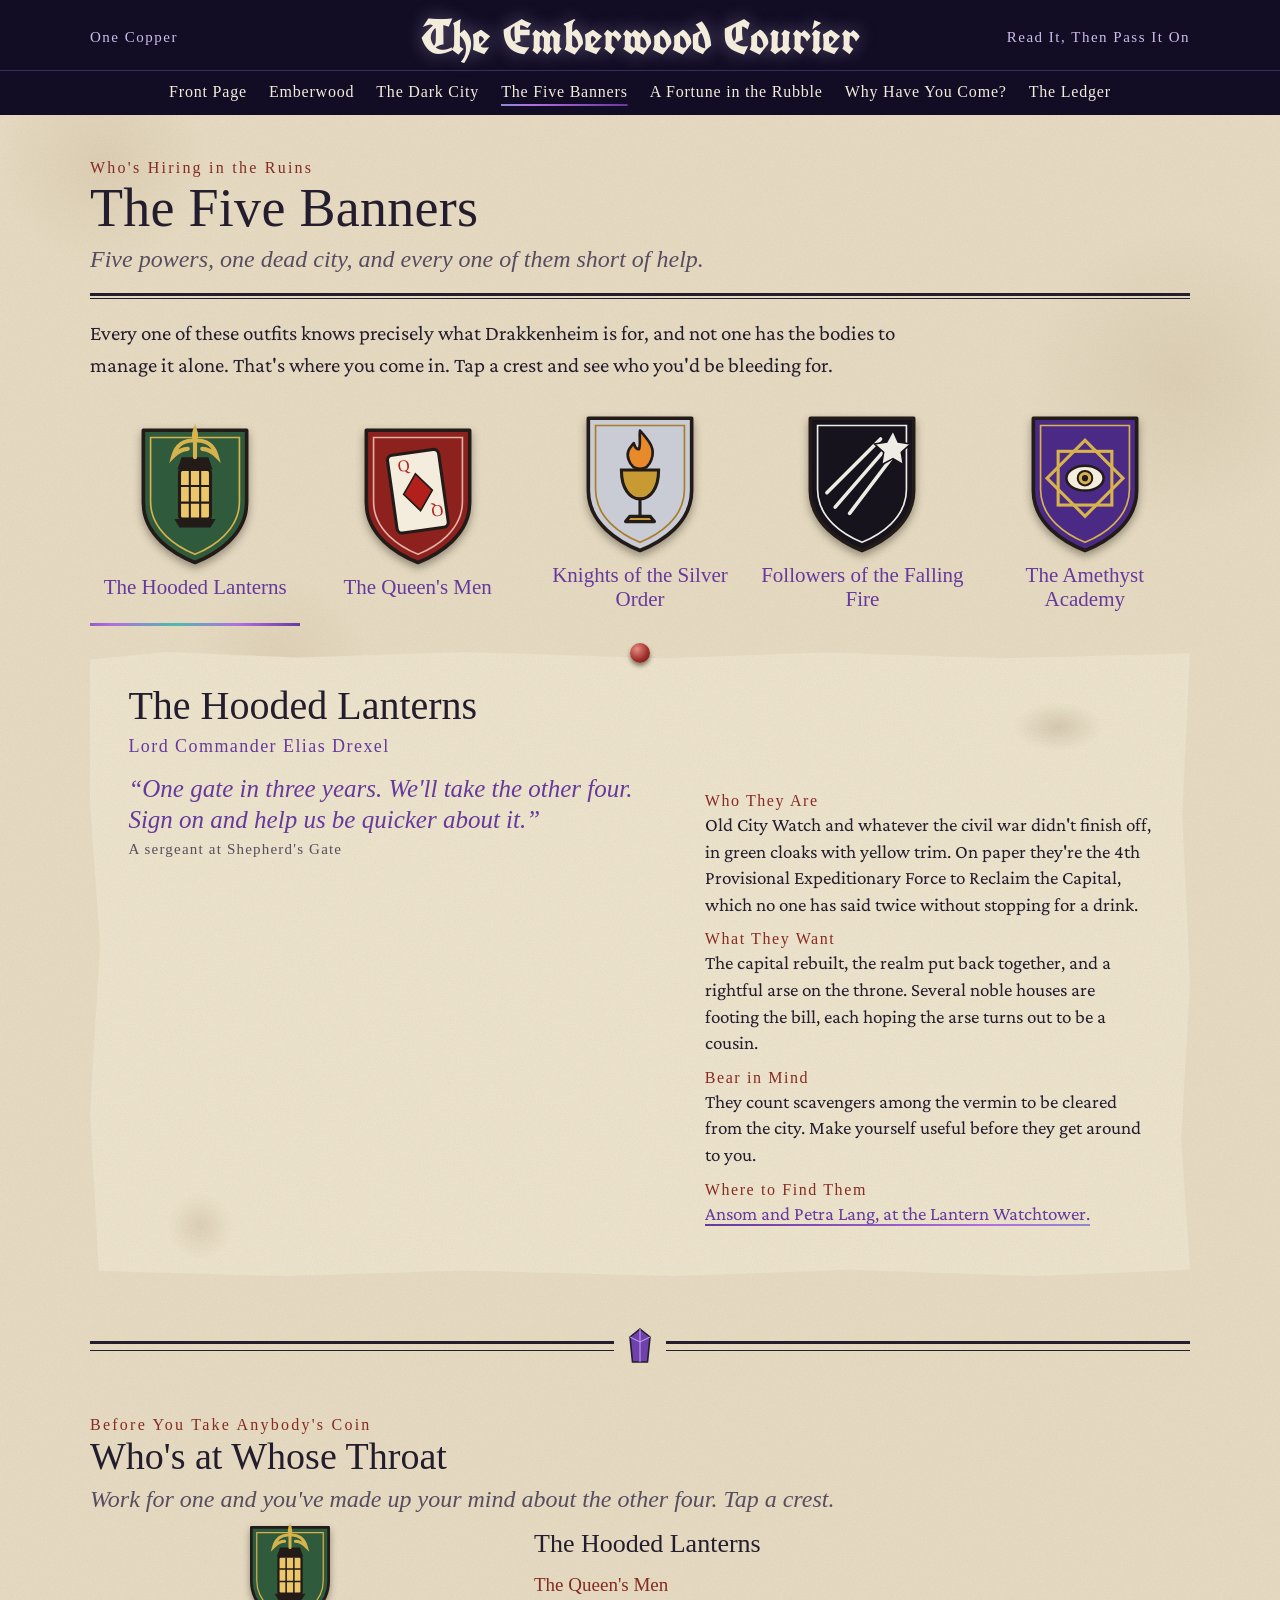
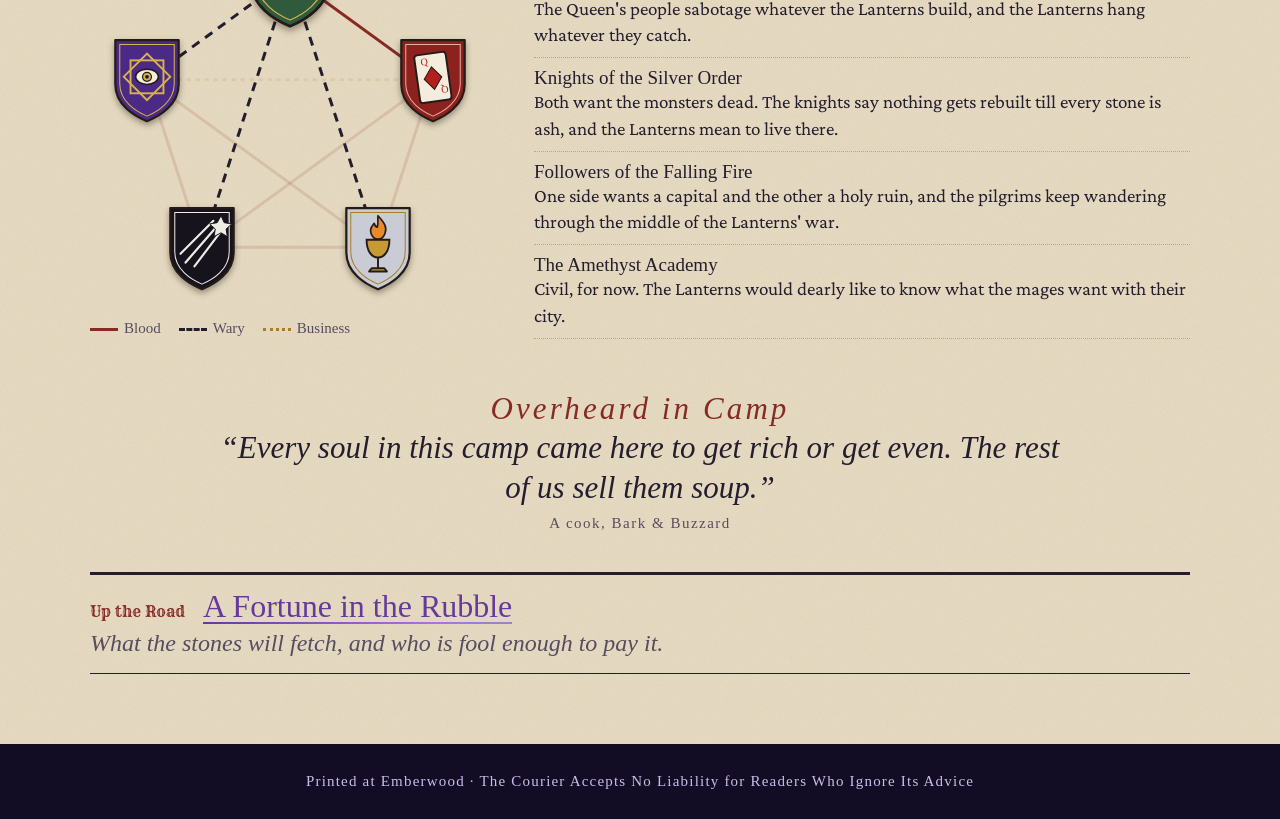
==== banners.html @ 3d6c8389 "Publish The Emberwood Courier Player-facing landing site for the Drakkenheim campaign.  Co-Authored-" ====
<!doctype html>
<html lang="en">
<head>
<meta charset="utf-8">
<meta name="viewport" content="width=device-width, initial-scale=1">
<meta name="robots" content="noindex, nofollow">
<title>The Five Banners · The Emberwood Courier</title>
<meta name="description" content="The five factions working the ruins of Drakkenheim.">
<link rel="preconnect" href="https://fonts.googleapis.com">
<link rel="preconnect" href="https://fonts.gstatic.com" crossorigin>
<link href="https://fonts.googleapis.com/css2?family=Crimson+Pro:ital,wght@0,400;0,600;1,400&family=IM+Fell+English:ital@0;1&family=IM+Fell+English+SC&family=Rye&family=UnifrakturCook:wght@700&display=swap" rel="stylesheet">
<link rel="stylesheet" href="assets/css/courier.css">
<link rel="stylesheet" href="assets/css/sections.css">
<link rel="stylesheet" href="assets/css/frontier.css">
</head>
<body data-page="banners" data-defer-lexicon>
<a class="skip" href="#main">Skip to the news</a>

<header class="masthead">
  <div class="wrap masthead__top">
    <div class="masthead__aside">One Copper</div>
    <a class="masthead__title" href="index.html">The Emberwood Courier</a>
    <div class="masthead__aside">Read It, Then Pass It On</div>
  </div>
  <nav class="nav" aria-label="Sections"><ul class="wrap nav__list" data-nav></ul></nav>
</header>

<main id="main" class="wrap page-body">
  <div class="page-head">
    <p class="kicker">Who's Hiring in the Ruins</p>
    <h1 class="section-title">The Five Banners</h1>
    <p class="deck">Five powers, one dead city, and every one of them short of help.</p>
  </div>
  <hr class="double-rule">
  <p class="lede">Every one of these outfits knows precisely what Drakkenheim is for, and not one has the bodies to manage it alone. That's where you come in. Tap a crest and see who you'd be bleeding for.</p>
  <div class="crests" data-crests></div>
  <div class="note-wrap dossier-wrap" style="--tilt:0deg"><div class="note dossier" data-dossier aria-live="polite"></div></div>

  <div class="gem-rule" data-gem></div>

  <section aria-labelledby="throats">
    <p class="kicker">Before You Take Anybody's Coin</p>
    <h2 id="throats" class="subtitle">Who's at Whose Throat</h2>
    <p class="deck">Work for one and you've made up your mind about the other four. Tap a crest.</p>
    <div class="web-layout">
      <div>
        <div class="web" data-web></div>
        <div class="web-legend"><span><i></i>Blood</span><span class="wary"><i></i>Wary</span><span class="trade"><i></i>Business</span></div>
      </div>
      <div class="grudges" data-grudges aria-live="polite"></div>
    </div>
  </section>
</main>


<footer class="foot">Printed at Emberwood · The Courier Accepts No Liability for Readers Who Ignore Its Advice</footer>

<script src="assets/js/site.js"></script>
<script src="assets/js/sections.js"></script>
</body>
</html>
---- assets/css/courier.css ----
/* The Emberwood Courier: shared styles */
:root {
  --paper: #e8ddc5;
  --paper-deep: #dccfb1;
  --paper-note: #efe6d0;
  --ink: #241d2e;
  --ink-soft: #574d60;
  --rule: #b7a886;
  --night: #120d24;
  --night-2: #241a44;
  --night-glow: #4f3380;
  --moon: #f4ecdb;
  --lilac: #cdbcea;
  --violet: #66399d;
  --oxblood: #862a23;
  --brass: #a97c28;
  --teal: #72d3c6;
  --cork: #553a29;
  --shimmer: linear-gradient(100deg, #66399d, #b06fe0, #4fb9ae, #b06fe0, #66399d);
  --blackletter: "UnifrakturCook", "Old English Text MT", serif;
  --fell: "IM Fell English", Georgia, serif;
  --fell-sc: "IM Fell English SC", "IM Fell English", Georgia, serif;
  --body: "Crimson Pro", Georgia, serif;
  --page: 1180px;
  --gutter: clamp(16px, 4vw, 40px);
  --noise: url("data:image/svg+xml,%3Csvg xmlns='http://www.w3.org/2000/svg' width='220' height='220'%3E%3Cfilter id='n'%3E%3CfeTurbulence type='fractalNoise' baseFrequency='.8' numOctaves='3'/%3E%3CfeColorMatrix values='0 0 0 0 .35 0 0 0 0 .27 0 0 0 0 .14 0 0 0 .13 0'/%3E%3C/filter%3E%3Crect width='220' height='220' filter='url(%23n)'/%3E%3C/svg%3E");
}

* { box-sizing: border-box; }
html { -webkit-text-size-adjust: 100%; }
body {
  margin: 0;
  background: var(--paper) var(--noise);
  color: var(--ink);
  font: 400 19px/1.55 var(--body);
  overflow-wrap: break-word;
}
img, svg { max-width: 100%; }
p { margin: 0 0 .9em; }
h1, h2, h3 { margin: 0; font-weight: 400; }
ol, ul { margin: 0; padding: 0; list-style: none; }

.wrap { max-width: var(--page); margin: 0 auto; padding: 0 var(--gutter); }

/* Interaction language: anything with the shimmer can be clicked */
a { color: inherit; }
.link {
  color: var(--violet);
  text-decoration: none;
  background: var(--shimmer) 0 100% / 300% 2px no-repeat;
  padding-bottom: 2px;
  transition: background-position .9s ease;
}
.link:hover { background-position: 100% 100%; }
:focus-visible { outline: 3px solid var(--violet); outline-offset: 3px; border-radius: 2px; }

.skip {
  position: absolute; left: -999px; top: 8px; z-index: 20;
  background: var(--moon); padding: 8px 14px;
}
.skip:focus { left: 8px; }

/* Masthead */
.masthead { background: var(--night); color: var(--moon); }
.masthead__top {
  display: grid; grid-template-columns: 1fr auto 1fr; align-items: center; gap: 16px;
  padding-block: 12px 8px;
}
.masthead__aside { font: 15px var(--fell-sc); letter-spacing: .1em; color: var(--lilac); }
.masthead__aside:last-child { text-align: right; }
.masthead__title {
  font: 700 clamp(30px, 5vw, 48px)/1.05 var(--blackletter);
  color: var(--moon); text-decoration: none; white-space: nowrap;
  text-shadow: 0 0 18px rgba(205, 188, 234, .4);
}
.nav { border-top: 1px solid #3b2d63; }
.nav__list {
  display: flex; flex-wrap: wrap; justify-content: center;
  gap: 2px 22px; padding-block: 7px 9px;
  font: 16px var(--fell-sc); letter-spacing: .05em;
}
.nav a { color: var(--moon); text-decoration: none; padding: 5px 0; display: inline-block;
  background: var(--shimmer) 0 100% / 300% 0 no-repeat; transition: background-size .2s, background-position .9s; }
.nav a:hover, .nav a[aria-current] { background-size: 300% 2px; background-position: 100% 100%; }
.nav span { color: #8d81ac; padding: 5px 0; display: inline-block; }

@media (max-width: 720px) {
  .masthead__top { grid-template-columns: 1fr; text-align: center; padding-block: 12px 4px; }
  .masthead__aside { display: none; }
  .masthead__title { white-space: normal; }
  .nav__list { flex-wrap: nowrap; justify-content: flex-start; overflow-x: auto; white-space: nowrap; scrollbar-width: none; }
  .nav__list::-webkit-scrollbar { display: none; }
}

/* Hero */
.hero {
  position: relative; overflow: hidden; color: var(--moon); text-align: center;
  background:
    radial-gradient(ellipse 60% 55% at 50% 72%, var(--night-glow) 0%, rgba(79, 51, 128, 0) 72%),
    linear-gradient(var(--night), var(--night-2) 88%);
}
.hero__motes { position: absolute; inset: 0; width: 100%; height: 100%; }
.hero__skyline { position: absolute; left: 0; right: 0; bottom: 0; width: 100%; height: clamp(140px, 21vw, 265px); display: block; }
.hero__tear { position: absolute; left: 0; right: 0; bottom: -1px; width: 100%; height: 34px; display: block; }
.hero__inner { position: relative; padding: clamp(40px, 5vw, 64px) var(--gutter) clamp(130px, 17vw, 215px); }
.kicker-light { font: 16px var(--fell-sc); letter-spacing: .2em; color: var(--teal); margin: 0 0 12px; }
.hero h1 {
  font: 700 clamp(52px, 8.6vw, 112px)/1 var(--blackletter);
  text-shadow: 0 2px 26px rgba(15, 8, 34, .9), 0 0 42px rgba(160, 120, 220, .45);
}
.hero__deck {
  font: italic clamp(21px, 2.6vw, 31px)/1.3 var(--fell);
  max-width: 24em; margin: 18px auto 0;
  text-shadow: 0 1px 12px rgba(15, 8, 34, .95);
}

/* Broadsheet furniture */
.kicker { font: 16px var(--fell-sc); letter-spacing: .14em; color: var(--oxblood); margin: 0 0 2px; }
.section-title { font: clamp(34px, 4.6vw, 54px)/1.08 var(--fell-sc); letter-spacing: .005em; }
.deck { font: italic clamp(20px, 2vw, 24px)/1.3 var(--fell); color: var(--ink-soft); margin: 6px 0 0; }
.double-rule { border: 0; border-top: 3px solid var(--ink); border-bottom: 1px solid var(--ink); height: 6px; margin: 0; }
.gem-rule { display: flex; align-items: center; gap: 14px; margin: clamp(30px, 5vw, 52px) 0; }
.gem-rule::before, .gem-rule::after { content: ""; flex: 1; height: 6px; border-top: 3px solid var(--ink); border-bottom: 1px solid var(--ink); }
.gem-rule svg { width: 24px; height: 36px; flex: none; }

/* Front page */
.front { padding-block: clamp(26px, 4vw, 46px) 0; }
.front__grid { display: grid; grid-template-columns: minmax(0, 1.65fr) minmax(0, 1fr); gap: clamp(26px, 4vw, 56px); align-items: start; }
.story__body { column-count: 2; column-gap: 34px; column-rule: 1px solid var(--rule); margin-top: 18px; }
.story__body p:first-child::first-letter {
  float: left; font: 700 92px/.74 var(--blackletter); color: var(--violet);
  padding: 8px 10px 0 0;
}
.pull { font: italic clamp(23px, 2.7vw, 30px)/1.25 var(--fell); color: var(--violet); text-align: center;
  border-block: 1px solid var(--violet); padding: 14px 8px; margin: 22px 0 0; }
.pull cite { display: block; font: 15px var(--fell-sc); letter-spacing: .1em; color: var(--ink-soft); margin-top: 7px; }

@media (max-width: 900px) {
  .front__grid { grid-template-columns: 1fr; }
}
@media (max-width: 620px) {
  .story__body { column-count: 1; }
}

/* Pinned notes */
.note {
  position: relative; background: var(--paper-note) var(--noise);
  padding: 30px 24px 26px;
  transform: rotate(var(--tilt, -.6deg));
  filter: drop-shadow(0 4px 6px rgba(36, 22, 10, .3));
  clip-path: polygon(0 1.2%, 7% 0, 19% .9%, 34% 0, 52% 1%, 67% .1%, 83% 1%, 100% .2%, 99.3% 26%, 100% 53%, 99.2% 78%, 100% 99%, 86% 100%, 69% 99%, 53% 100%, 34% 99.1%, 18% 100%, .8% 99.2%, 0 74%, .9% 47%, 0 24%);
}
.note-wrap { position: relative; }
.note-wrap::before {
  content: ""; position: absolute; z-index: 2; left: 50%; top: -9px; width: 20px; height: 20px; margin-left: -10px;
  border-radius: 50%;
  background: radial-gradient(circle at 35% 30%, #e78b83, #9d2f29 58%, #5f1612);
  box-shadow: 0 3px 4px rgba(30, 15, 5, .5);
}
.note h2, .note h3 { font: clamp(25px, 3vw, 31px)/1.12 var(--fell-sc); }

/* New here path */
.path__list { counter-reset: step; margin-top: 12px; }
.path__list li { counter-increment: step; position: relative; padding: 9px 0 9px 44px; border-bottom: 1px dotted var(--rule); }
.path__list li:last-child { border: 0; }
.path__list li::before {
  content: counter(step); position: absolute; left: 0; top: 9px; width: 31px; height: 31px;
  background: var(--ink); color: var(--moon); border-radius: 50%;
  font: 16px/31px var(--fell-sc); text-align: center;
}
.path__list li:last-child::before { background: var(--violet); }
.path__label { font: 19px/1.25 var(--fell-sc); }
.path__label--plain { color: var(--ink); }
.path__hint { display: block; font-size: 17px; line-height: 1.3; color: var(--ink-soft); }
.in-press { font: 13px var(--fell-sc); letter-spacing: .08em; color: var(--ink-soft); border: 1px solid var(--rule); padding: 0 6px; white-space: nowrap; }

/* Headlines */
.headlines { display: grid; grid-template-columns: repeat(3, minmax(0, 1fr)); margin-top: 18px; border-top: 1px solid var(--ink); }
.headline { padding: 16px 20px 18px 0; border-bottom: 1px solid var(--rule); }
.headline + .headline { padding-left: 20px; border-left: 1px solid var(--rule); }
.headline:nth-child(3n + 1) { padding-left: 0; border-left: 0; }
.headline__title { font: clamp(25px, 2.7vw, 31px)/1.12 var(--fell-sc); margin: 0 0 4px; }
.headline__title a {
  color: var(--violet); text-decoration: none;
  background: var(--shimmer) 0 100% / 300% 2px no-repeat; padding-bottom: 1px; transition: background-position .9s;
}
.headline__title a:hover { background-position: 100% 100%; }
.headline p { margin: 0; color: var(--ink-soft); line-height: 1.35; }
.headlines--small { grid-template-columns: repeat(2, minmax(0, 1fr)); }
.headlines--small .headline:nth-child(3n + 1) { padding-left: 20px; border-left: 1px solid var(--rule); }
.headlines--small .headline:nth-child(2n + 1) { padding-left: 0; border-left: 0; }
.subhead { font: 18px var(--fell-sc); letter-spacing: .1em; color: var(--ink-soft); margin: 26px 0 0; }

@media (max-width: 780px) {
  .headlines, .headlines--small { grid-template-columns: 1fr; }
  .headline, .headline + .headline, .headlines--small .headline:nth-child(3n + 1) { padding: 13px 0 15px; border-left: 0; }
}

/* Corkboard */
.board {
  background: var(--cork);
  background-image: radial-gradient(rgba(0, 0, 0, .2) 1px, transparent 1.3px), radial-gradient(rgba(255, 220, 170, .06) 1px, transparent 1.3px);
  background-size: 5px 5px, 7px 7px;
  box-shadow: inset 0 0 44px rgba(0, 0, 0, .55);
  padding: clamp(26px, 4vw, 42px) clamp(16px, 3vw, 34px);
  margin-top: 18px;
}
.board__grid { display: grid; grid-template-columns: minmax(0, 1.25fr) minmax(0, 1fr) minmax(0, 1fr); gap: clamp(18px, 2.4vw, 30px); align-items: start; }
.board__foot { color: #eadbc4; text-align: center; font-style: italic; margin: 24px 0 0; }
.board__foot .link { color: #e5d3ff; }
.tally { display: flex; gap: 12px; align-items: center; }
.tally svg { width: 38px; height: 46px; flex: none; }
.tally__sub { font: italic 18px/1.25 var(--fell); color: var(--ink-soft); margin: 2px 0 8px; }
.claim { padding: 8px 0; border-bottom: 1px dotted var(--rule); line-height: 1.32; font-size: 18px; }
.claim:last-child { border: 0; }
.claim b { font: 18px var(--fell-sc); }
.status { display: inline-block; font: 13px/1.5 var(--fell-sc); letter-spacing: .06em; padding: 0 6px; border: 1px solid var(--ink-soft); color: var(--ink-soft); white-space: nowrap; }
.status--open { border-color: var(--violet); color: var(--violet); }
.status--disputed { border-color: var(--oxblood); color: var(--oxblood); }
.note h3 + ul, .note h3 + p { margin-top: 8px; }
.note--ad { background: var(--night); color: var(--moon); text-align: center; }
.note--ad h3 { color: #fff; }
.note--ad .cover { font-size: 17.5px; line-height: 1.3; border-bottom: 1px dotted #5a4a86; padding: 7px 0; }
.note--ad .motto { font: 15px/1.35 var(--fell-sc); letter-spacing: .08em; color: var(--teal); margin: 12px 0 0; }

@media (max-width: 960px) {
  .board__grid { grid-template-columns: 1fr; gap: 26px; }
}

/* Footer */
.warning { border: 1px solid var(--ink-soft); padding: 13px 18px; font-size: 17px; line-height: 1.4; color: var(--ink-soft); margin-top: 8px; }
.warning strong { font: 17px var(--fell-sc); color: var(--ink); }
.foot { background: var(--night); color: var(--lilac); text-align: center; padding: 26px var(--gutter); margin-top: clamp(36px, 5vw, 60px); font: 15px/1.5 var(--fell-sc); letter-spacing: .08em; }

/* Emberwood page */
.page-head { padding-block: clamp(26px, 4vw, 44px) 18px; }
.map-layout { display: grid; grid-template-columns: minmax(0, 1fr) 300px; gap: clamp(20px, 3vw, 36px); align-items: start; }
.map-frame { position: relative; line-height: 0; filter: drop-shadow(0 4px 8px rgba(36, 22, 10, .35)); }
.map-art { width: 100%; height: auto; display: block; }
.map-overlay { position: absolute; inset: 0; width: 100%; height: 100%; }
.map-caption { font: italic 17px/1.3 var(--fell); color: var(--ink-soft); text-align: center; margin: 8px 0 0; }
.map-note-col { position: sticky; top: 16px; padding-top: 10px; }
.place-note__tag { font: 15px var(--fell-sc); letter-spacing: .1em; color: var(--oxblood); margin: 0 0 2px; }
.place-note p { margin: 9px 0 0; line-height: 1.42; }
.place-note__who { font-size: 17.5px; color: var(--ink-soft); border-top: 1px dotted var(--rule); padding-top: 8px; }
.place-note__who b { font: 16px var(--fell-sc); color: var(--ink); }
.pin { cursor: pointer; }
.pin__hit { fill: transparent; }
.pin__disc { fill: #ecdfbd; stroke: var(--ink); stroke-width: 1.8; transition: fill .2s; filter: drop-shadow(1px 2px 1.5px rgba(30, 20, 14, .55)); }
.pin__num { fill: var(--ink); font: 19px var(--fell); text-anchor: middle; pointer-events: none; transition: fill .2s; }
.pin:hover .pin__disc, .pin:focus-visible .pin__disc, .pin[aria-pressed="true"] .pin__disc { fill: url(#shim); }
.pin:hover .pin__num, .pin:focus-visible .pin__num, .pin[aria-pressed="true"] .pin__num { fill: #fbf5e7; }
.pin:focus { outline: none; }
.pin:focus-visible .pin__ring { stroke: var(--violet); stroke-width: 3; }
.pin__ring { fill: none; stroke: transparent; }
.map-title { font: 700 27px var(--blackletter); fill: #f1e8d6; pointer-events: none; }
.map-label { font: 16px var(--fell-sc); letter-spacing: .12em; fill: var(--ink); paint-order: stroke; stroke: rgba(226, 216, 190, .85); stroke-width: 4px; stroke-linejoin: round; pointer-events: none; }

.directory { display: grid; grid-template-columns: repeat(3, minmax(0, 1fr)); gap: 0 30px; margin-top: 12px; }
.directory button {
  all: unset; box-sizing: border-box; display: flex; gap: 11px; align-items: flex-start; width: 100%;
  padding: 10px 0; border-bottom: 1px dotted var(--rule); cursor: pointer; line-height: 1.25;
}
.directory button:focus-visible { outline: 3px solid var(--violet); outline-offset: 2px; }
.directory__num { flex: none; width: 30px; height: 30px; border-radius: 50%; background: var(--ink); color: var(--moon); text-align: center; font: 15px/30px var(--fell-sc); }
.directory__name { display: block; font: 20px/1.2 var(--fell-sc); color: var(--violet); }
.directory__line { display: block; font-size: 17px; color: var(--ink-soft); }
.directory button[aria-pressed="true"] .directory__num { background: var(--violet); }

.notices { columns: 3; column-gap: 20px; margin-top: 16px; }
.notice { break-inside: avoid; border: 1.5px solid var(--ink); padding: 15px 16px; margin: 0 0 18px; text-align: center; line-height: 1.34; font-size: 18px; }
.notice h3 { font: 23px/1.15 var(--fell-sc); margin-bottom: 6px; }
.notice small { display: block; font: 14px var(--fell-sc); letter-spacing: .08em; color: var(--ink-soft); margin-top: 7px; }
.notice--warn { border: 2.5px solid var(--oxblood); }
.notice--warn h3 { color: var(--oxblood); }
.notice--firm { background: var(--night); color: var(--moon); border-color: var(--night); box-shadow: inset 0 0 0 3px var(--night), inset 0 0 0 4px #5a4a86; }
.notice--firm h3 { color: #fff; }
.notice--firm small { color: var(--teal); }
.grumble { margin-top: 16px; border-left: 3px solid var(--oxblood); padding: 2px 0 2px 18px; max-width: 42em; }

@media (max-width: 960px) {
  .map-layout { grid-template-columns: 1fr; }
  .map-note-col { position: static; }
  .directory { grid-template-columns: repeat(2, minmax(0, 1fr)); }
  .notices { columns: 2; }
}
@media (max-width: 620px) {
  .directory { grid-template-columns: 1fr; }
  .notices { columns: 1; }
  .map-label { display: none; }
  .pin__disc { r: 23px; }
  .pin__num { font-size: 26px; }
}

@media (prefers-reduced-motion: reduce) {
  *, *::before, *::after { transition: none !important; animation: none !important; scroll-behavior: auto !important; }
}
---- assets/css/sections.css ----
/* Styles for the section pages. Builds on courier.css. */
.page-body { padding-bottom: 10px; }
.lede { font-size: 21px; max-width: 40em; margin-top: 18px; }
.subtitle { font: clamp(28px, 3.4vw, 38px)/1.1 var(--fell-sc); }

/* The Dark City */
.rules { counter-reset: rule; display: grid; grid-template-columns: repeat(5, minmax(0, 1fr)); gap: 0; margin-top: 16px; border-top: 1px solid var(--ink); }
.rule { counter-increment: rule; padding: 14px 18px 18px; border-left: 1px solid var(--rule); border-bottom: 1px solid var(--rule); line-height: 1.35; font-size: 18px; }
.rule:first-child { border-left: 0; padding-left: 0; }
.rule::before { content: counter(rule); display: block; font: 700 52px/1 var(--blackletter); color: var(--oxblood); }
.rule strong { display: block; font: 22px/1.15 var(--fell-sc); margin: 4px 0 6px; }
.dangers { display: grid; grid-template-columns: repeat(2, minmax(0, 1fr)); gap: 28px 30px; margin-top: 22px; }
.danger h3 { font: 26px/1.15 var(--fell-sc); color: var(--oxblood); margin-bottom: 5px; }
.danger p { margin: 0; }
.haze-band { background: linear-gradient(var(--night), var(--night-2)); color: var(--moon); text-align: center; padding: clamp(30px, 5vw, 56px) var(--gutter); margin-top: clamp(30px, 5vw, 50px); }
.haze-band p { font: italic clamp(24px, 3.2vw, 36px)/1.25 var(--fell); max-width: 26em; margin: 0 auto; }
.haze-band cite { display: block; font: 15px var(--fell-sc); letter-spacing: .1em; color: var(--teal); margin-top: 10px; }
@media (max-width: 1000px) {
  .rules { grid-template-columns: 1fr; }
  .rule, .rule:first-child { border-left: 0; padding: 12px 0 14px 66px; position: relative; }
  .rule::before { position: absolute; left: 4px; top: 8px; }
}
@media (max-width: 700px) { .dangers { grid-template-columns: 1fr; } }

/* The Five Banners */
.crests { display: grid; grid-template-columns: repeat(5, minmax(0, 1fr)); gap: 12px; margin-top: 20px; }
.crest { all: unset; box-sizing: border-box; cursor: pointer; text-align: center; padding: 8px 4px 12px; border-bottom: 3px solid transparent; }
.crest:focus-visible { outline: 3px solid var(--violet); outline-offset: 2px; }
.crest svg { width: min(100%, 124px); height: auto; display: block; margin: 0 auto 6px; filter: drop-shadow(0 4px 4px rgba(30, 20, 10, .4)); transition: transform .25s; }
.crest:hover svg { transform: translateY(-3px); }
.crest__name { display: block; font: 21px/1.15 var(--fell-sc); color: var(--violet); }
.crest[aria-pressed="true"] { border-image: var(--shimmer) 1; }
.dossier-wrap { margin-top: 26px; }
.dossier { display: grid; grid-template-columns: minmax(0, 1.2fr) minmax(0, 1fr); gap: 8px 40px; padding: 32px clamp(20px, 3vw, 40px) 30px; }
.dossier h2 { grid-column: 1 / -1; font: clamp(30px, 3.6vw, 40px)/1.1 var(--fell-sc); }
.dossier__leader { grid-column: 1 / -1; font: 18px var(--fell-sc); letter-spacing: .08em; color: var(--violet); margin: 0 0 8px; }
.dossier__quote { font: italic 25px/1.25 var(--fell); color: var(--violet); margin: 0; }
.dossier__quote cite { display: block; font: 15px var(--fell-sc); color: var(--ink-soft); letter-spacing: .08em; margin-top: 6px; }
.dossier dt { font: 16px var(--fell-sc); letter-spacing: .1em; color: var(--oxblood); margin-top: 12px; }
.dossier dt:first-child { margin-top: 0; }
.dossier dd { margin: 2px 0 0; line-height: 1.4; }
@media (max-width: 820px) {
  .crests { grid-template-columns: repeat(3, minmax(0, 1fr)); }
  .dossier { grid-template-columns: 1fr; }
  .dossier__quote { margin-bottom: 12px; }
}

/* A Fortune in the Rubble */
.plate-layout { display: grid; grid-template-columns: minmax(0, 1fr) 300px; gap: clamp(20px, 3vw, 36px); align-items: start; margin-top: 16px; }
.plate { border: 3px double var(--ink); background: var(--paper-deep) var(--noise); line-height: 0; overflow: hidden; }
.plate svg { width: 100%; height: auto; display: block; }
.plate__stone { transition: transform .55s cubic-bezier(.2, .8, .3, 1); transform-origin: 390px 270px; transform-box: view-box; }
.plate__stone path, .plate__stone polygon { vector-effect: non-scaling-stroke; }
.sizes { display: flex; flex-wrap: wrap; gap: 8px; margin-top: 12px; }
.size { all: unset; box-sizing: border-box; cursor: pointer; flex: 1 1 96px; text-align: center; padding: 8px 6px; border: 1.5px solid var(--ink); font: 19px var(--fell-sc); color: var(--violet); }
.size:focus-visible { outline: 3px solid var(--violet); outline-offset: 2px; }
.size[aria-pressed="true"] { background: var(--violet); color: #fbf5e7; }
.stone-note .value { font: 27px var(--fell-sc); color: var(--violet); margin: 4px 0 0; }
.stone-note .measure { font: italic 19px var(--fell); color: var(--ink-soft); margin: 2px 0 0; }
.buyers { display: grid; grid-template-columns: repeat(3, minmax(0, 1fr)); gap: 22px; margin-top: 16px; }
.buyer { border-top: 2px solid var(--ink); padding-top: 8px; line-height: 1.38; }
.buyer h3 { font: 23px/1.15 var(--fell-sc); margin-bottom: 3px; }
.begging li { padding: 6px 0; border-bottom: 1px dotted var(--rule); }
.fine-print { font: italic 18px/1.35 var(--fell); color: var(--ink-soft); margin: 10px 0 0; }
@media (max-width: 880px) {
  .plate-layout { grid-template-columns: 1fr; }
  .buyers { grid-template-columns: 1fr; }
}

/* Why Have You Come? */
.night { background: linear-gradient(var(--night), #1b1336); color: var(--moon); padding: clamp(34px, 5vw, 60px) 0 clamp(36px, 5vw, 60px); }
.night__head { text-align: center; }
.night__head h1 { font: 700 clamp(46px, 8vw, 96px)/1.02 var(--blackletter); }
.night__head p { font: italic clamp(20px, 2.2vw, 25px)/1.32 var(--fell); color: var(--lilac); max-width: 32em; margin: 12px auto 0; }
.night h2 { font: clamp(28px, 3.4vw, 38px)/1.1 var(--fell-sc); color: #fff; margin-top: 36px; }
.cards { display: grid; grid-template-columns: repeat(3, minmax(0, 1fr)); gap: 18px; margin-top: 14px; }
.flip { all: unset; box-sizing: border-box; display: block; cursor: pointer; perspective: 1400px; }
.flip:focus-visible { outline: 3px solid var(--teal); outline-offset: 3px; }
.flip__inner { display: grid; transition: transform .6s; transform-style: preserve-3d; height: 100%; }
.flip.is-turned .flip__inner { transform: rotateY(180deg); }
.flip__face { grid-area: 1 / 1; backface-visibility: hidden; -webkit-backface-visibility: hidden; padding: 20px 22px 24px; line-height: 1.4; }
.card-front { background: #2a1f4c; border: 1px solid #4d3b80; }
.card-back { background: var(--paper-note) var(--noise); color: var(--ink); transform: rotateY(180deg); }
.flip__title { display: block; font: 27px/1.12 var(--fell-sc); }
.card-front .flip__title { color: #fff; }
.flip__variation { display: block; margin-top: 10px; color: var(--lilac); font-size: 18px; }
.flip__variation b { font: 17px var(--fell-sc); color: var(--teal); }
.flip__hint { display: block; font: 14px var(--fell-sc); letter-spacing: .1em; color: var(--teal); margin-top: 12px; }
.card-back .flip__hint { color: var(--violet); }
.flip__ask { display: block; font: italic 23px/1.28 var(--fell); color: var(--violet); margin-top: 8px; }
.asks { margin-top: 12px; display: grid; grid-template-columns: repeat(2, minmax(0, 1fr)); gap: 0 34px; }
.asks li { padding: 13px 0; border-bottom: 1px solid #3d2f66; line-height: 1.38; }
.asks b { display: block; font: 21px var(--fell-sc); color: var(--teal); }
@media (max-width: 900px) { .cards { grid-template-columns: repeat(2, minmax(0, 1fr)); } }
@media (max-width: 640px) { .cards, .asks { grid-template-columns: 1fr; } }

/* The Ledger */
.ledger-grid { display: grid; grid-template-columns: repeat(2, minmax(0, 1fr)); gap: clamp(20px, 3vw, 30px); align-items: start; }
.ledger-empty { font-style: italic; color: var(--ink-soft); margin: 8px 0 0; }
.past-issue { border-top: 1px solid var(--rule); padding: 10px 0; }
.past-issue summary { cursor: pointer; font: 21px var(--fell-sc); color: var(--violet); }
@media (max-width: 800px) { .ledger-grid { grid-template-columns: 1fr; } }

/* The City That Was */
.timeline { margin-top: 18px; }
.years { display: flex; gap: 0; overflow-x: auto; padding: 14px 2px 10px; scrollbar-width: thin; position: relative; }
.year { all: unset; box-sizing: border-box; cursor: pointer; flex: 1 0 58px; text-align: center; position: relative; padding-top: 26px; font: 17px var(--fell-sc); color: var(--ink-soft); }
.year::before { content: ""; position: absolute; left: 0; right: 0; top: 10px; border-top: 2px solid var(--ink); }
.year::after { content: ""; position: absolute; left: 50%; top: 4px; width: 14px; height: 14px; margin-left: -7px; border-radius: 50%; background: var(--ink); }
.year:first-child::before { left: 50%; }
.year:last-child::before { right: 50%; }
.year:focus-visible { outline: 3px solid var(--violet); outline-offset: 2px; }
.year[aria-pressed="true"] { color: var(--violet); }
.year[aria-pressed="true"]::after { background: var(--shimmer); background-size: 100% 100%; box-shadow: 0 0 0 3px var(--paper), 0 0 0 5px var(--violet); }
.year-note { display: flex; gap: 20px; align-items: baseline; flex-wrap: wrap; padding: 26px clamp(20px, 3vw, 34px) 22px; }
.year-note__year { font: 700 46px/1 var(--blackletter); color: var(--oxblood); }
.year-note__body { flex: 1 1 280px; }
.year-note__body h3 { font: 26px/1.15 var(--fell-sc); }
.year-note__body p { margin: 4px 0 0; }
.year-nav { display: flex; justify-content: space-between; margin-top: 12px; font: 18px var(--fell-sc); }
.year-nav button { all: unset; cursor: pointer; color: var(--violet); padding: 4px 2px; }
.year-nav button:focus-visible { outline: 3px solid var(--violet); }
.year-nav button[disabled] { color: var(--rule); cursor: default; }
.posters { background: var(--cork); background-image: radial-gradient(rgba(0, 0, 0, .2) 1px, transparent 1.3px); background-size: 5px 5px; box-shadow: inset 0 0 44px rgba(0, 0, 0, .55); padding: clamp(24px, 3vw, 36px) clamp(12px, 2vw, 24px); display: grid; grid-template-columns: repeat(5, minmax(0, 1fr)); gap: 14px; margin-top: 16px; }
.poster-face { background: var(--paper-note) var(--noise); color: var(--ink); text-align: center; padding: 22px 12px 18px; line-height: 1.32; font-size: 17.5px; clip-path: polygon(0 1%, 8% 0, 22% 1%, 41% 0, 63% 1%, 84% 0, 100% 1%, 99% 30%, 100% 62%, 99% 99%, 80% 100%, 58% 99%, 38% 100%, 18% 99%, 1% 100%, 0 66%, 1% 34%); }
.poster-face h3 { font: 700 30px/1 var(--blackletter); color: var(--oxblood); }
.poster-face svg { display: block; width: 100%; max-width: 124px; margin: 8px auto; border: 1px solid #93866d; background: #d6c8a4; }
.poster__name { display: block; font: 20px/1.14 var(--fell-sc); }
.poster__age { display: block; font: 15px var(--fell-sc); letter-spacing: .06em; color: var(--violet); margin-top: 2px; }
.poster-back { transform: rotateY(180deg); }
.poster-back h3 { font: 20px/1.14 var(--fell-sc); color: var(--ink); margin-bottom: 6px; }
.poster-back small { display: block; font: 13px/1.3 var(--fell-sc); letter-spacing: .06em; color: var(--ink-soft); margin-top: 8px; }
.posters .flip { --tilt: 0deg; transform: rotate(var(--tilt)); }
.posters .flip__face { padding: 22px 12px 18px; }
@media (max-width: 1000px) { .posters { grid-template-columns: repeat(3, minmax(0, 1fr)); } }
@media (max-width: 560px) { .posters { grid-template-columns: repeat(2, minmax(0, 1fr)); } }
.sidebar-box { border: 3px double var(--ink); background: var(--paper-deep) var(--noise); padding: 16px 20px; margin-top: 18px; }
.sidebar-box h3 { font: 25px/1.15 var(--fell-sc); color: var(--oxblood); margin-bottom: 6px; }
.sidebar-box p:last-child { margin-bottom: 0; }

/* The Wider World */
.facts { counter-reset: fact; display: grid; grid-template-columns: repeat(4, minmax(0, 1fr)); gap: 20px; margin-top: 14px; }
.fact { border-top: 2px solid var(--ink); padding-top: 8px; line-height: 1.38; font-size: 18px; }
.fact strong { display: block; font: 22px/1.16 var(--fell-sc); margin-bottom: 3px; }
.world-grid { display: grid; grid-template-columns: repeat(3, minmax(0, 1fr)); gap: 24px 30px; margin-top: 14px; }
.world-grid h3 { font: 24px/1.15 var(--fell-sc); color: var(--oxblood); margin-bottom: 4px; }
.world-grid p { margin: 0; line-height: 1.42; }
@media (max-width: 900px) { .facts { grid-template-columns: repeat(2, minmax(0, 1fr)); } .world-grid { grid-template-columns: repeat(2, minmax(0, 1fr)); } }
@media (max-width: 600px) { .facts, .world-grid { grid-template-columns: 1fr; } }
---- assets/css/frontier.css ----
/* Frontier layer: wood type, handbills, wear, and the interactive extras. */
:root { --woodtype: "Rye", "IM Fell English SC", Georgia, serif; }

/* Paper that has been carried in a boot */
body {
  background-image:
    radial-gradient(circle 150px at 8% 18%, rgba(120, 84, 42, .09), transparent 70%),
    radial-gradient(circle 220px at 92% 42%, rgba(96, 66, 34, .08), transparent 70%),
    radial-gradient(circle 130px at 22% 74%, rgba(120, 84, 42, .08), transparent 70%),
    var(--noise);
  background-attachment: fixed, fixed, fixed, scroll;
}
.front { background-image: radial-gradient(circle 62px at 97% 148px, transparent 56px, rgba(92, 58, 28, .24) 58px, rgba(92, 58, 28, .1) 61px, transparent 64px); }
.note {
  background-image:
    radial-gradient(ellipse 62px 34px at 88% 12%, rgba(90, 62, 34, .16), transparent 72%),
    radial-gradient(circle 46px at 10% 92%, rgba(120, 84, 46, .14), transparent 72%),
    var(--noise);
}
.note--ad { background-image: none; }

/* Wood type on the things that were printed cheap and in a hurry */
.note--ad h3, .notice h3, .danger h3, .buyer h3, .sidebar-box h3 { font-family: var(--woodtype); letter-spacing: .01em; }
.danger h3 { font-size: 23px; }
.buyer h3 { font-size: 20px; }
.note--ad h3 { font-size: 23px; line-height: 1.2; }

/* Handbills */
.notices { columns: 3; column-gap: 26px; }
.notice {
  position: relative; border: 0; padding: 24px 18px 18px; margin: 0 0 24px;
  background: #e9dcbd var(--noise);
  box-shadow: 1px 3px 7px rgba(40, 24, 10, .34);
  transform: rotate(var(--bill, -.6deg));
}
.notice::before {
  content: ""; position: absolute; left: 50%; top: 7px; width: 9px; height: 9px; margin-left: -4px;
  border-radius: 50%; background: radial-gradient(circle at 35% 30%, #a79b8c, #3a332c 70%);
  box-shadow: 0 2px 2px rgba(0, 0, 0, .5);
}
.notice:nth-child(3n + 1) { --bill: .8deg; background-color: #e3d5b1; }
.notice:nth-child(3n + 2) { --bill: -1.1deg; background-color: #eee3c9; }
.notice:nth-child(3n) { --bill: .4deg; background-color: #ddcda6; }
.notice:nth-child(4n + 1) h3 { font-family: var(--blackletter); font-size: 29px; }
.notice:nth-child(4n + 3) h3 { font-family: var(--fell-sc); font-size: 25px; }
.notice h3 { font-size: 24px; line-height: 1.12; border-bottom: 2px solid var(--ink); padding-bottom: 6px; margin-bottom: 8px; }
.notice--warn { border: 0; background-image: radial-gradient(ellipse 34px 44px at 86% 82%, rgba(122, 22, 18, .3), rgba(122, 22, 18, .1) 60%, transparent 74%), var(--noise); }
.notice--warn h3 { border-color: var(--oxblood); }
.notices .notice.notice--firm { background: var(--night); color: var(--moon); box-shadow: 1px 3px 7px rgba(40, 24, 10, .4); }
.notice--firm h3 { border-color: #5a4a86; font-family: var(--woodtype) !important; font-size: 23px !important; }
@media (max-width: 960px) { .notices { columns: 2; } }
@media (max-width: 620px) { .notices { columns: 1; } }

/* Emberwood street */
.street { position: relative; line-height: 0; background: #1a1330; }
.street canvas { width: 100%; height: clamp(130px, 22vw, 300px); object-fit: cover; object-position: 44% bottom; display: block; }

/* Map controls */
.map-controls { display: flex; flex-wrap: wrap; gap: 10px; align-items: center; margin: 2px 0 12px; }
.map-controls .deck { margin: 0 auto 0 0; }
.ctl {
  all: unset; box-sizing: border-box; cursor: pointer; padding: 6px 14px; font: 17px var(--fell-sc); letter-spacing: .03em;
  border: 1.5px solid var(--ink); color: var(--violet); background: var(--paper-note);
}
.ctl:hover { background: var(--paper-deep); }
.ctl:focus-visible { outline: 3px solid var(--violet); outline-offset: 2px; }
.ctl[aria-pressed="true"] { background: var(--night); color: var(--moon); border-color: var(--night); }
.map-night { position: absolute; left: 0; top: 0; width: 100%; height: auto; opacity: 0; transition: opacity .7s; pointer-events: none; }
.map-frame.is-night .map-night { opacity: 1; }
.map-frame.is-night .map-label { fill: #e8dfca; stroke: rgba(20, 16, 40, .8); }
.place-note__night { font-style: italic; color: var(--night-glow); border-top: 1px dotted var(--rule); padding-top: 8px; }
.place-note__night b { font: normal 16px var(--fell-sc); color: var(--ink); }
.tour-voice { font: italic 21px/1.34 var(--fell); }
.tour-nav { display: flex; flex-wrap: wrap; gap: 8px; margin-top: 12px; }
.tour-nav .ctl { flex: 1 1 auto; text-align: center; }
.tour-nav .ctl[disabled] { opacity: .4; cursor: default; }

/* Overheard */
.overheard { text-align: center; margin-top: clamp(30px, 5vw, 50px); }
.overheard p { font: italic clamp(22px, 2.8vw, 31px)/1.28 var(--fell); max-width: 28em; margin: 0 auto; }
.overheard cite { display: block; font: normal 15px var(--fell-sc); letter-spacing: .1em; color: var(--ink-soft); margin-top: 7px; }
.overheard__tag { font: 14px var(--woodtype); letter-spacing: .1em; color: var(--oxblood); margin: 0 0 8px; }

/* Up the road */
.road-next { border-top: 3px solid var(--ink); border-bottom: 1px solid var(--ink); padding: 14px 0; margin-top: clamp(26px, 4vw, 40px); display: flex; flex-wrap: wrap; gap: 4px 18px; align-items: baseline; }
.road-next__tag { font: 15px var(--woodtype); color: var(--oxblood); }
.road-next a { font: clamp(24px, 3vw, 32px)/1.1 var(--fell-sc); color: var(--violet); text-decoration: none; background: var(--shimmer) 0 100% / 300% 2px no-repeat; transition: background-position .9s; }
.road-next a:hover { background-position: 100% 100%; }
.road-next span.deck { flex-basis: 100%; margin: 0; }

/* Read stamps */
.path__stamp { display: inline-block; font: 12px/1.5 var(--woodtype); color: var(--oxblood); border: 1.5px solid var(--oxblood); padding: 0 5px; transform: rotate(-5deg); margin-left: 6px; }
.path__tally { font: italic 18px var(--fell); color: var(--ink-soft); margin: 10px 0 0; }

/* Lexicon */
.term { all: unset; cursor: help; color: inherit; background: linear-gradient(90deg, #66399d 50%, transparent 50%) 0 100% / 5px 1.5px repeat-x; padding-bottom: 1px; }
.term:focus-visible { outline: 2px solid var(--violet); outline-offset: 2px; }
.night .term { background-image: linear-gradient(90deg, #72d3c6 50%, transparent 50%); }
.lex { position: fixed; z-index: 30; width: min(300px, calc(100vw - 24px)); background: var(--night); color: var(--moon); padding: 12px 15px; font-size: 17.5px; line-height: 1.34; box-shadow: 0 8px 22px rgba(16, 8, 30, .5); }
.lex b { display: block; font: 15px var(--woodtype); color: var(--teal); margin-bottom: 3px; }

/* Faction grudges */
.web-layout { display: grid; grid-template-columns: minmax(0, 400px) minmax(0, 1fr); gap: clamp(20px, 4vw, 44px); align-items: center; margin-top: 14px; }
.web { position: relative; width: 100%; aspect-ratio: 400 / 380; }
.web svg.web__lines { position: absolute; inset: 0; width: 100%; height: 100%; }
.web__line { fill: none; stroke-width: 3; transition: opacity .25s; }
.web__line--war { stroke: var(--oxblood); }
.web__line--wary { stroke: var(--ink); stroke-dasharray: 9 7; }
.web__line--trade { stroke: var(--brass); stroke-dasharray: 2 7; stroke-linecap: round; }
.web__node { all: unset; position: absolute; width: 19%; transform: translate(-50%, -50%); cursor: pointer; line-height: 0; transition: transform .2s; }
.web__node svg { width: 100%; height: auto; filter: drop-shadow(0 3px 3px rgba(30, 20, 10, .4)); }
.web__node:focus-visible { outline: 3px solid var(--violet); outline-offset: 2px; }
.web__node[aria-pressed="true"] { transform: translate(-50%, -50%) scale(1.22); }
.web-legend { display: flex; flex-wrap: wrap; gap: 4px 18px; font: 15px var(--fell-sc); color: var(--ink-soft); margin: 10px 0 0; }
.web-legend i { display: inline-block; width: 28px; height: 0; border-top: 3px solid var(--oxblood); margin-right: 6px; vertical-align: middle; }
.web-legend .wary i { border-top: 3px dashed var(--ink); }
.web-legend .trade i { border-top: 3px dotted var(--brass); }
.grudges h3 { font: 26px/1.15 var(--fell-sc); margin-bottom: 6px; }
.grudges li { padding: 9px 0; border-bottom: 1px dotted var(--rule); line-height: 1.38; }
.grudges b { display: block; font: 19px var(--fell-sc); color: var(--oxblood); }
.grudges li.trade b { color: var(--brass); }
.grudges li.wary b { color: var(--ink); }
@media (max-width: 760px) { .web-layout { grid-template-columns: 1fr; } .web { max-width: 400px; margin: 0 auto; } }

/* Write it down */
.entry { background: var(--paper-note) var(--noise); color: var(--ink); padding: clamp(20px, 3vw, 34px); margin-top: 14px; }
.entry label { display: block; font: 19px var(--fell-sc); margin: 14px 0 4px; }
.entry label:first-child { margin-top: 0; }
.entry input, .entry select, .entry textarea { width: 100%; box-sizing: border-box; font: 19px/1.35 var(--body); color: var(--ink); background: #f6efdf; border: 1.5px solid #8d7f65; padding: 7px 10px; }
.entry textarea { min-height: 62px; resize: vertical; }
.entry input:focus, .entry select:focus, .entry textarea:focus { outline: 2px solid var(--violet); border-color: var(--violet); }
.entry__row { display: grid; grid-template-columns: repeat(2, minmax(0, 1fr)); gap: 0 20px; }
.entry__actions { display: flex; flex-wrap: wrap; gap: 10px; align-items: center; margin-top: 16px; }
.entry__status { font: italic 18px var(--fell); color: var(--violet); }
.entry__note { font-style: italic; color: var(--ink-soft); font-size: 17px; margin: 8px 0 0; }
@media (max-width: 640px) { .entry__row { grid-template-columns: 1fr; } }
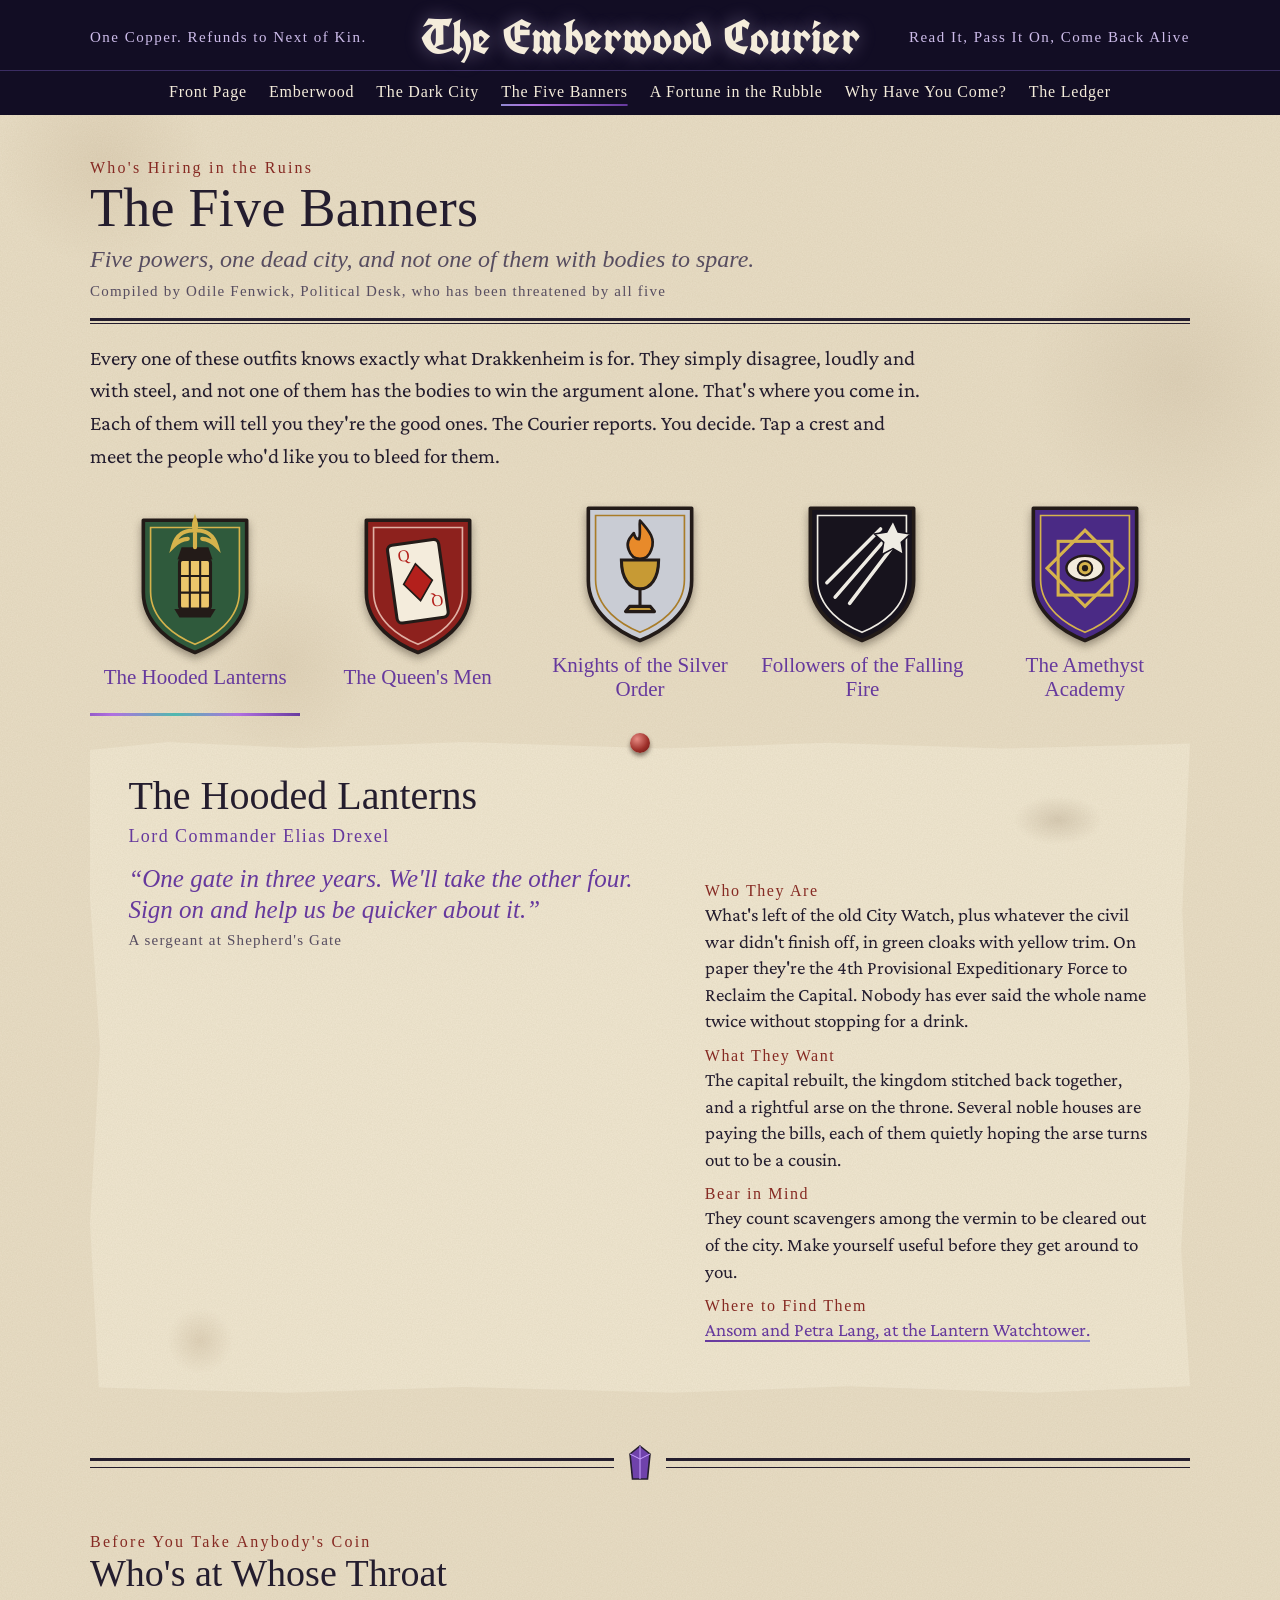
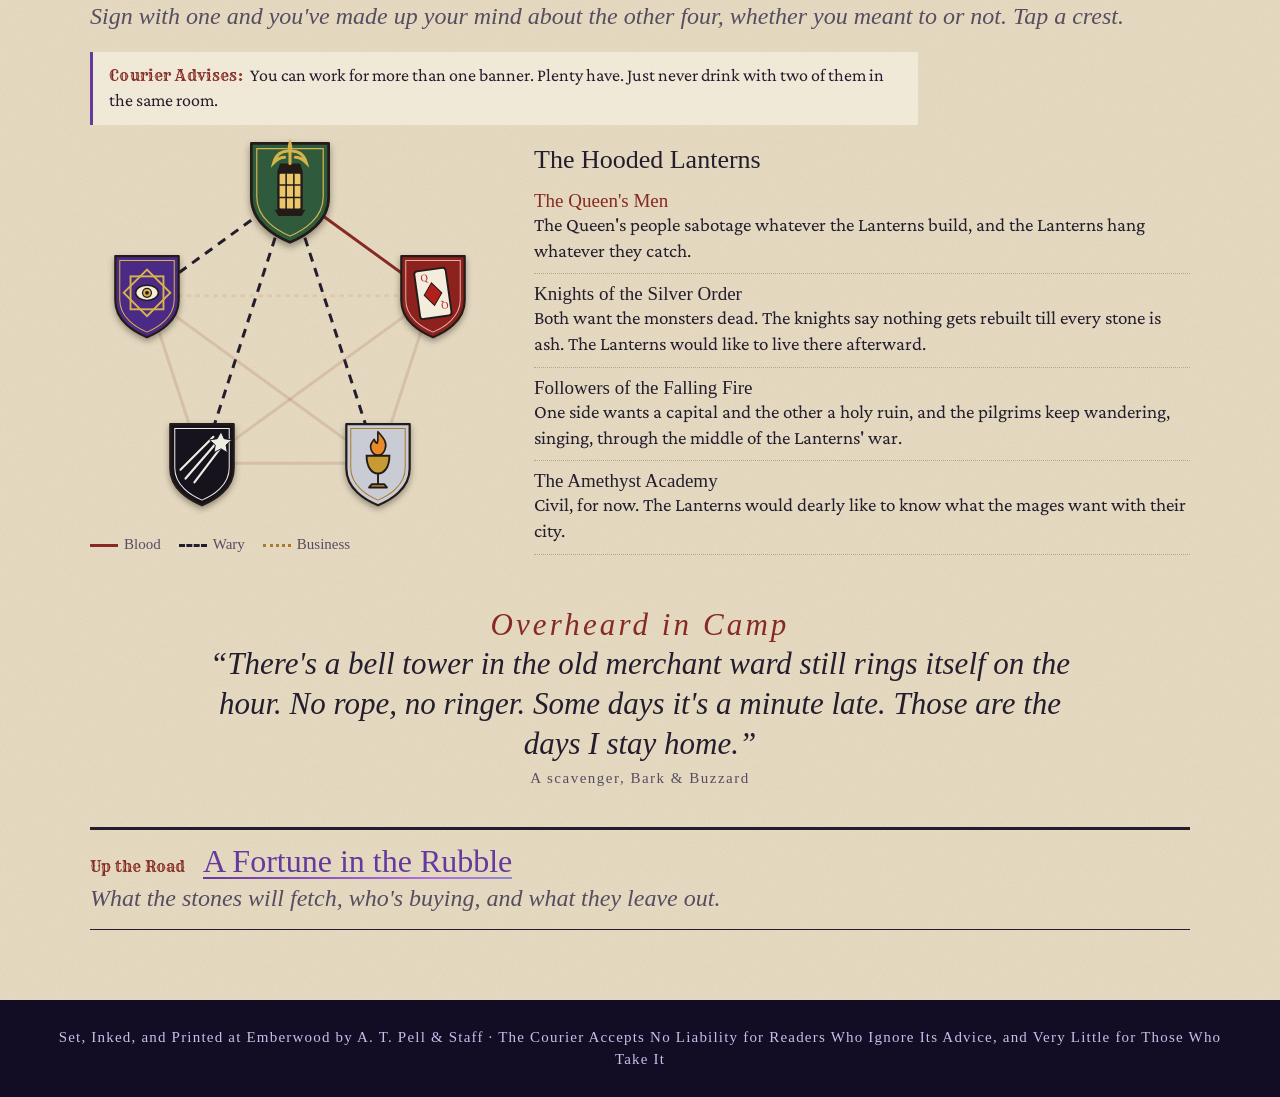
==== commit a37bc8b1: "Apply the DM's voice pass across the site Rewrites copy page by page in the staff voices from the vo" ====
--- a/banners.html
+++ b/banners.html
@@ -18,9 +18,9 @@
 
 <header class="masthead">
   <div class="wrap masthead__top">
-    <div class="masthead__aside">One Copper</div>
+    <div class="masthead__aside">One Copper. Refunds to Next of Kin.</div>
     <a class="masthead__title" href="index.html">The Emberwood Courier</a>
-    <div class="masthead__aside">Read It, Then Pass It On</div>
+    <div class="masthead__aside">Read It, Pass It On, Come Back Alive</div>
   </div>
   <nav class="nav" aria-label="Sections"><ul class="wrap nav__list" data-nav></ul></nav>
 </header>
@@ -29,10 +29,11 @@
   <div class="page-head">
     <p class="kicker">Who's Hiring in the Ruins</p>
     <h1 class="section-title">The Five Banners</h1>
-    <p class="deck">Five powers, one dead city, and every one of them short of help.</p>
+    <p class="deck">Five powers, one dead city, and not one of them with bodies to spare.</p>
+    <p class="byline">Compiled by Odile Fenwick, Political Desk, who has been threatened by all five</p>
   </div>
   <hr class="double-rule">
-  <p class="lede">Every one of these outfits knows precisely what Drakkenheim is for, and not one has the bodies to manage it alone. That's where you come in. Tap a crest and see who you'd be bleeding for.</p>
+  <p class="lede">Every one of these outfits knows exactly what Drakkenheim is for. They simply disagree, loudly and with steel, and not one of them has the bodies to win the argument alone. That's where you come in. Each of them will tell you they're the good ones. The Courier reports. You decide. Tap a crest and meet the people who'd like you to bleed for them.</p>
   <div class="crests" data-crests></div>
   <div class="note-wrap dossier-wrap" style="--tilt:0deg"><div class="note dossier" data-dossier aria-live="polite"></div></div>
 
@@ -41,7 +42,8 @@
   <section aria-labelledby="throats">
     <p class="kicker">Before You Take Anybody's Coin</p>
     <h2 id="throats" class="subtitle">Who's at Whose Throat</h2>
-    <p class="deck">Work for one and you've made up your mind about the other four. Tap a crest.</p>
+    <p class="deck">Sign with one and you've made up your mind about the other four, whether you meant to or not. Tap a crest.</p>
+    <aside class="aside"><b>Courier Advises:</b> You can work for more than one banner. Plenty have. Just never drink with two of them in the same room.</aside>
     <div class="web-layout">
       <div>
         <div class="web" data-web></div>
@@ -53,7 +55,7 @@
 </main>
 
 
-<footer class="foot">Printed at Emberwood · The Courier Accepts No Liability for Readers Who Ignore Its Advice</footer>
+<footer class="foot">Set, Inked, and Printed at Emberwood by A. T. Pell &amp; Staff &middot; The Courier Accepts No Liability for Readers Who Ignore Its Advice, and Very Little for Those Who Take It</footer>
 
 <script src="assets/js/site.js"></script>
 <script src="assets/js/sections.js"></script>
--- a/assets/css/frontier.css
+++ b/assets/css/frontier.css
@@ -134,3 +134,31 @@
 .entry__status { font: italic 18px var(--fell); color: var(--violet); }
 .entry__note { font-style: italic; color: var(--ink-soft); font-size: 17px; margin: 8px 0 0; }
 @media (max-width: 640px) { .entry__row { grid-template-columns: 1fr; } }
+
+/* Staff bylines and their add-ins */
+.byline { font: 15px var(--fell-sc); letter-spacing: .08em; color: var(--ink-soft); margin: 8px 0 0; }
+.byline--night { color: var(--lilac); text-align: center; margin-top: 6px; }
+.morgue-note { font: italic 16px/1.35 var(--fell); color: var(--ink-soft); margin: 3px 0 0; }
+.aside {
+  display: block; max-width: 46em; margin: 20px 0; padding: 11px 16px;
+  border-left: 3px solid var(--violet); background: rgba(255, 252, 243, .45);
+  font-size: 18px; line-height: 1.42; break-inside: avoid;
+}
+.aside b { font: 15px var(--woodtype); letter-spacing: .02em; color: var(--oxblood); margin-right: 4px; }
+.aside--corvin { border-left-color: var(--ink); }
+.story__body + .aside, .front .aside { margin-top: 18px; }
+
+/* Ad copy inside the handbills */
+.notice .tagline { display: block; font: 600 17px/1.28 var(--body); margin: 0 0 6px; }
+.notice p { margin: 0 0 7px; }
+.notice p.fine { font-size: 16px; font-style: italic; }
+.notice--classified { text-align: left; }
+.notice--classified p { font-size: 17px; line-height: 1.32; border-bottom: 1px dotted var(--rule); padding-bottom: 5px; }
+.notice--classified p:last-child { border-bottom: 0; }
+.notice--classified b { font: 15px var(--woodtype); }
+
+/* Ledger intro */
+.ledger-intro { max-width: 46em; margin: 6px 0 18px; }
+.ledger-intro p { font-style: italic; color: var(--ink-soft); margin: 0 0 4px; }
+.ledger-intro .byline { font-style: normal; }
+@media (max-width: 900px) { .front { background-image: none; } }
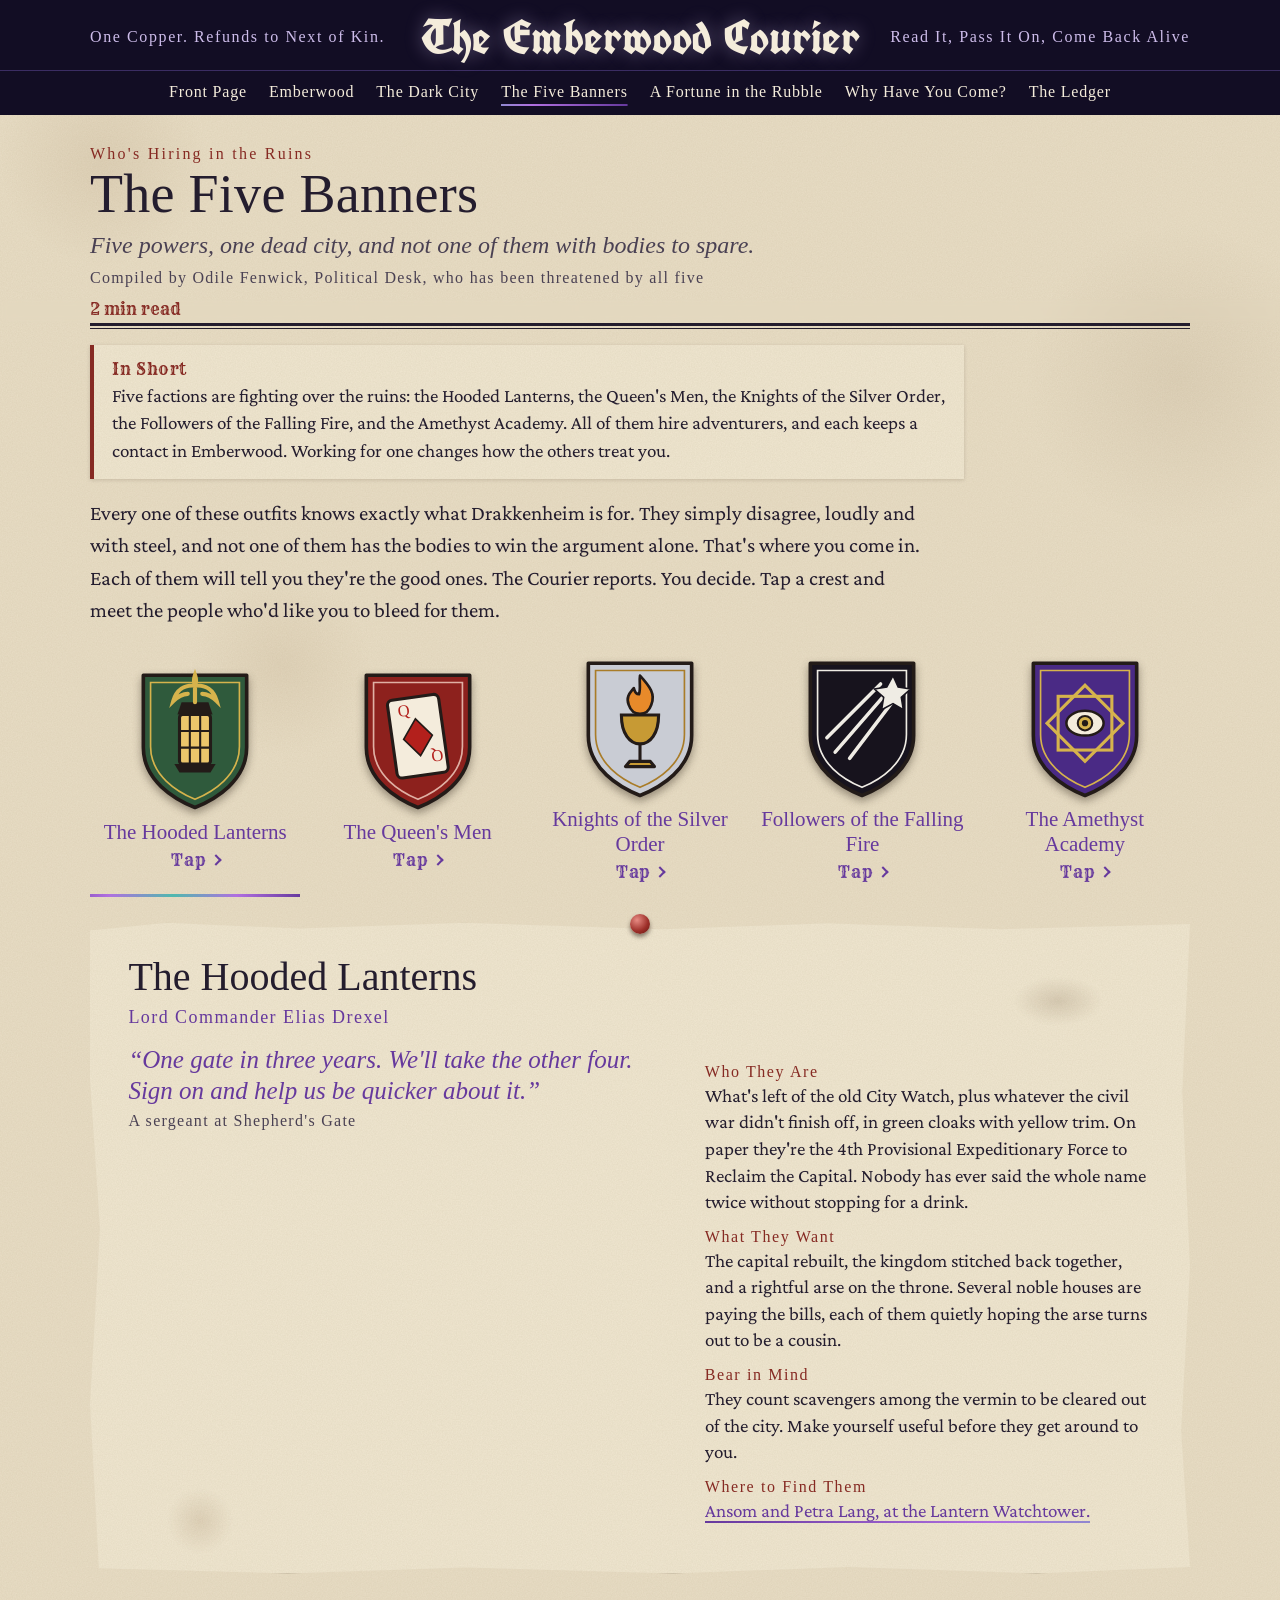
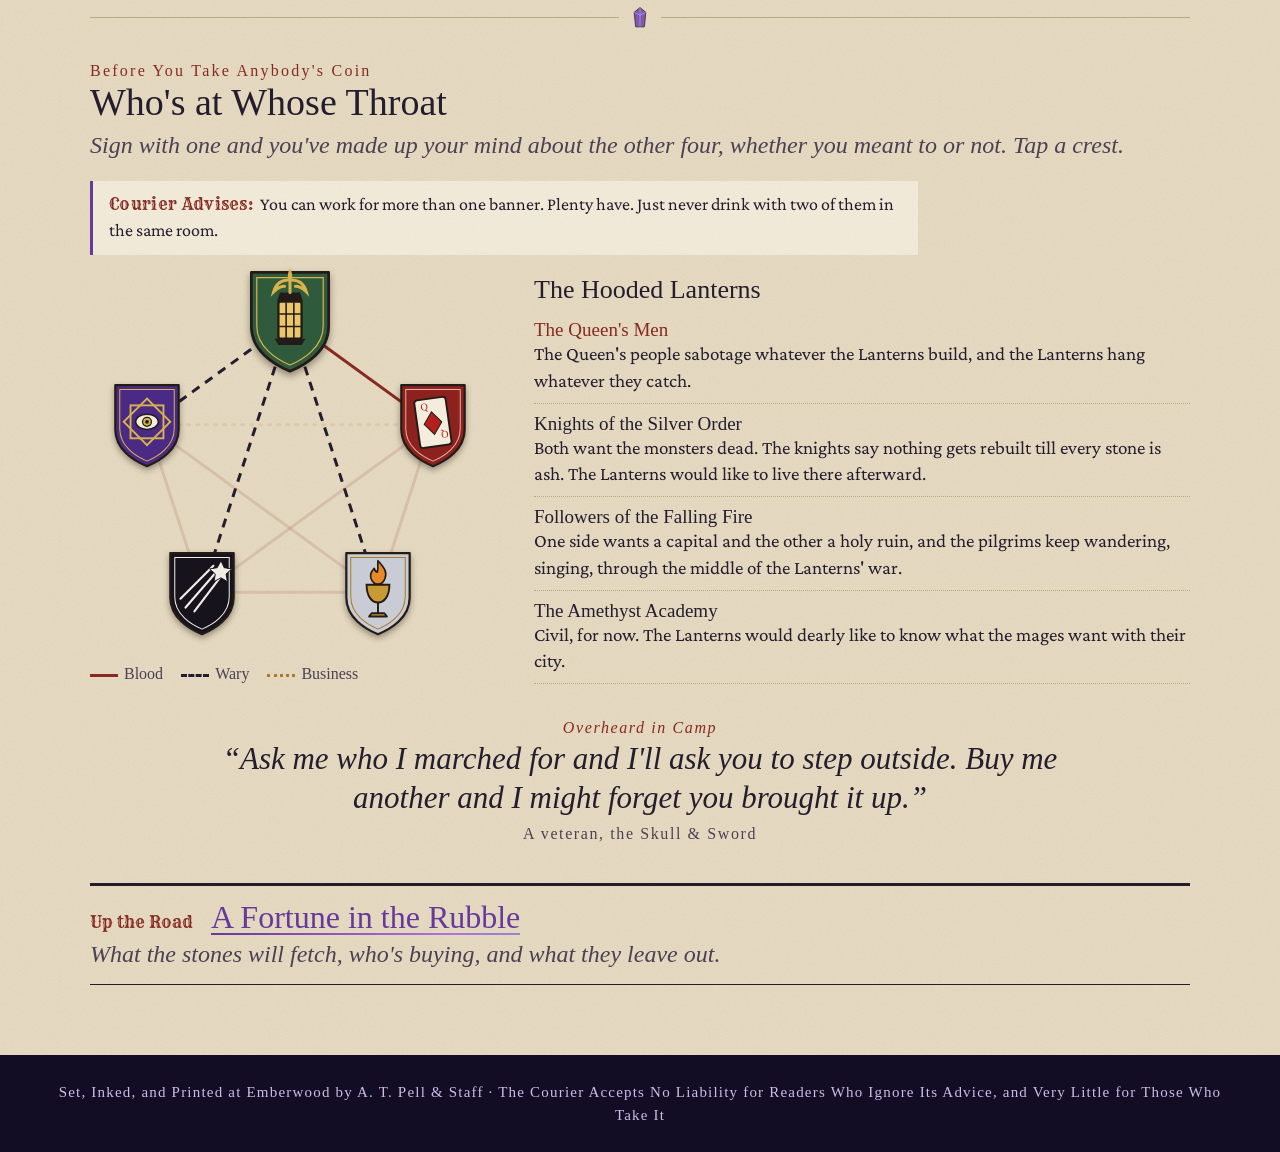
==== commit 8a5dfa8f: "Polish pass: easier navigation and shorter pages - Header stays within reach and slims on scroll; ph" ====
--- a/banners.html
+++ b/banners.html
@@ -33,6 +33,7 @@
     <p class="byline">Compiled by Odile Fenwick, Political Desk, who has been threatened by all five</p>
   </div>
   <hr class="double-rule">
+  <section class="inshort" aria-label="In short"><b>In Short</b><p>Five factions are fighting over the ruins: the Hooded Lanterns, the Queen's Men, the Knights of the Silver Order, the Followers of the Falling Fire, and the Amethyst Academy. All of them hire adventurers, and each keeps a contact in Emberwood. Working for one changes how the others treat you.</p></section>
   <p class="lede">Every one of these outfits knows exactly what Drakkenheim is for. They simply disagree, loudly and with steel, and not one of them has the bodies to win the argument alone. That's where you come in. Each of them will tell you they're the good ones. The Courier reports. You decide. Tap a crest and meet the people who'd like you to bleed for them.</p>
   <div class="crests" data-crests></div>
   <div class="note-wrap dossier-wrap" style="--tilt:0deg"><div class="note dossier" data-dossier aria-live="polite"></div></div>
@@ -59,5 +60,6 @@
 
 <script src="assets/js/site.js"></script>
 <script src="assets/js/sections.js"></script>
+<script src="assets/js/polish.js"></script>
 </body>
 </html>
--- a/assets/css/frontier.css
+++ b/assets/css/frontier.css
@@ -162,3 +162,94 @@
 .ledger-intro p { font-style: italic; color: var(--ink-soft); margin: 0 0 4px; }
 .ledger-intro .byline { font-style: normal; }
 @media (max-width: 900px) { .front { background-image: none; } }
+
+/* ===================== Polish: navigation, length, legibility ===================== */
+
+/* 2. A header that stays within reach */
+.masthead { position: sticky; top: 0; z-index: 40; transition: box-shadow .2s; }
+.masthead.is-compact { box-shadow: 0 2px 10px rgba(16, 8, 30, .45); }
+.masthead.is-compact .masthead__top { padding-block: 4px 2px; }
+.masthead.is-compact .masthead__title { font-size: 26px; }
+.masthead.is-compact .masthead__aside { display: none; }
+.masthead.is-compact .masthead__top { grid-template-columns: 1fr; text-align: center; }
+@media (max-width: 720px) {
+  .masthead.is-compact .masthead__title { font-size: 21px; }
+  .nav { position: relative; }
+  .nav::after { content: ""; position: absolute; top: 0; right: 0; bottom: 0; width: 34px; pointer-events: none; background: linear-gradient(90deg, rgba(18, 13, 36, 0), var(--night)); }
+}
+main h2, main h3[id] { scroll-margin-top: calc(var(--head-h, 110px) + 64px); }
+
+/* 1. On this page */
+.onpage { position: sticky; top: var(--head-h, 110px); z-index: 30; background: rgba(232, 221, 197, .96); border-bottom: 1px solid var(--rule); margin: 0 calc(50% - 50vw); backdrop-filter: blur(3px); }
+.onpage__inner { display: flex; align-items: center; gap: 4px 20px; overflow-x: auto; white-space: nowrap; scrollbar-width: none; padding-block: 8px; }
+.onpage__inner::-webkit-scrollbar { display: none; }
+.onpage__time { font: 15px var(--woodtype); color: var(--oxblood); flex: none; }
+.onpage__link { font: 17px var(--fell-sc); color: var(--ink-soft); text-decoration: none; padding: 4px 0; border-bottom: 2px solid transparent; flex: none; }
+.onpage__link:hover { color: var(--violet); }
+.onpage__link.is-current { color: var(--violet); border-bottom-color: var(--violet); }
+.onpage--static { position: static; background: none; border: 0; }
+.onpage--static .onpage__inner { padding-block: 0 4px; }
+
+/* 3. Front Page: one place to start, and the Ledger in a line */
+.path__also { margin: 14px 0 0; padding-top: 10px; border-top: 1px dotted var(--rule); font-size: 17px; line-height: 1.5; }
+.path__also-tag { font: 16px var(--fell-sc); color: var(--ink-soft); }
+.ledger-line { display: flex; flex-wrap: wrap; align-items: baseline; gap: 4px 14px; border-top: 3px solid var(--ink); border-bottom: 1px solid var(--ink); padding: 12px 0; margin: 28px 0 18px; }
+.ledger-line__tag { font: 16px var(--woodtype); color: var(--oxblood); }
+.ledger-line [data-ledger-line] { flex: 1 1 320px; font-style: italic; color: var(--ink-soft); }
+
+/* 4. Folds */
+.fold-btn {
+  all: unset; box-sizing: border-box; cursor: pointer; display: inline-flex; align-items: center; gap: 8px;
+  min-height: 44px; padding: 8px 16px; margin: 6px 0 4px;
+  font: 17px var(--fell-sc); color: var(--violet); border: 1.5px solid var(--violet); background: var(--paper-note);
+}
+.fold-btn::after { content: ""; width: 8px; height: 8px; border-right: 2px solid currentColor; border-bottom: 2px solid currentColor; transform: rotate(45deg) translateY(-3px); transition: transform .2s; }
+.fold-btn[aria-expanded="true"]::after { transform: rotate(-135deg) translateY(-1px); }
+.fold-btn:hover { background: var(--paper-deep); }
+.fold-btn:focus-visible { outline: 3px solid var(--violet); outline-offset: 2px; }
+.night .fold-btn { background: transparent; color: var(--teal); border-color: var(--teal); }
+.story__body.is-folded > p:first-of-type { margin-bottom: 4px; }
+[data-fold-keep] > [hidden], [data-fold-prose] > [hidden] { display: none !important; }
+
+/* 5. One comfortable column for long reading, lighter dividers, tighter rhythm */
+.story__body { column-count: 1 !important; max-width: 42em; }
+.story__body p:first-child::first-letter { font-size: 74px; padding-top: 6px; }
+.gem-rule { margin: clamp(22px, 3.4vw, 34px) 0; }
+.gem-rule::before, .gem-rule::after { height: 0; border-top: 1px solid var(--rule); border-bottom: 0; }
+.gem-rule svg { width: 14px; height: 21px; opacity: .85; }
+.page-head { padding-block: clamp(18px, 3vw, 30px) 12px; }
+.overheard { margin-top: clamp(22px, 3vw, 34px); }
+
+/* 6. In short */
+.inshort { max-width: 46em; margin: 16px 0 6px; padding: 14px 18px; background: var(--paper-note) var(--noise); border-left: 4px solid var(--oxblood); box-shadow: 0 1px 4px rgba(40, 24, 10, .16); }
+.inshort b { display: block; font: 15px var(--woodtype); color: var(--oxblood); letter-spacing: .04em; margin-bottom: 3px; }
+.inshort p { margin: 0; font-size: 19px; line-height: 1.45; }
+.night .inshort { color: var(--ink); }
+
+/* 7. One cue for everything tappable */
+.tap-hint { display: inline-flex; align-items: center; gap: 5px; margin-top: 6px; font: 14px var(--woodtype); letter-spacing: .06em; color: var(--violet); }
+.tap-hint::after { content: ""; width: 6px; height: 6px; border-right: 2px solid currentColor; border-top: 2px solid currentColor; transform: rotate(45deg); }
+.crest__name .tap-hint { display: flex; justify-content: center; }
+.flip__hint { font: 14px var(--woodtype) !important; letter-spacing: .06em; display: inline-flex !important; align-items: center; gap: 5px; }
+.flip__hint::after { content: ""; width: 6px; height: 6px; border-right: 2px solid currentColor; border-top: 2px solid currentColor; transform: rotate(45deg); }
+.posters .tap-hint { display: block; margin-top: 8px; }
+.flip, .crest, .size, .year, .directory button, .web__node, .ctl { transition: transform .18s, box-shadow .18s, background-color .18s; }
+.flip:hover .flip__face, .crest:hover, .directory button:hover { transform: translateY(-2px); }
+.directory button:hover .directory__name { text-decoration: underline; text-decoration-color: var(--violet); }
+.size:hover, .year:hover { background: var(--paper-deep); }
+@keyframes pin-call { 0% { stroke: rgba(102, 57, 157, .9); stroke-width: 3; r: 18px; } 100% { stroke: rgba(102, 57, 157, 0); stroke-width: 1; r: 32px; } }
+.pin--hint .pin__ring { animation: pin-call 1.6s ease-out 3; }
+
+/* 10. Legibility */
+:root { --ink-soft: #4a4153; }
+.kicker, .masthead__aside, .in-press, .status, .notice small, .poster__age, .poster-back small, .path__stamp, .byline,
+.web-legend, .place-note__tag, .road-next__tag, .overheard__tag, .lex b, .aside b, .dossier dt, .notice--classified b,
+.directory__num, .place-note__who b, .fine-print, .map-caption, .entry__note { font-size: 16px !important; }
+.status { padding: 1px 7px; }
+.term { background-image: linear-gradient(90deg, #66399d 60%, transparent 60%); background-size: 6px 2px; padding-bottom: 2px; }
+.size, .year, .ctl, .year-nav button { min-height: 44px; }
+.year { padding-top: 30px; }
+.directory button { min-height: 52px; }
+.overheard cite, .pull cite, .dossier__quote cite { font-size: 16px; }
+html, body { overflow-x: clip; }
+.onpage__time, .inshort b, .tap-hint, .flip__hint { font-size: 16px !important; }
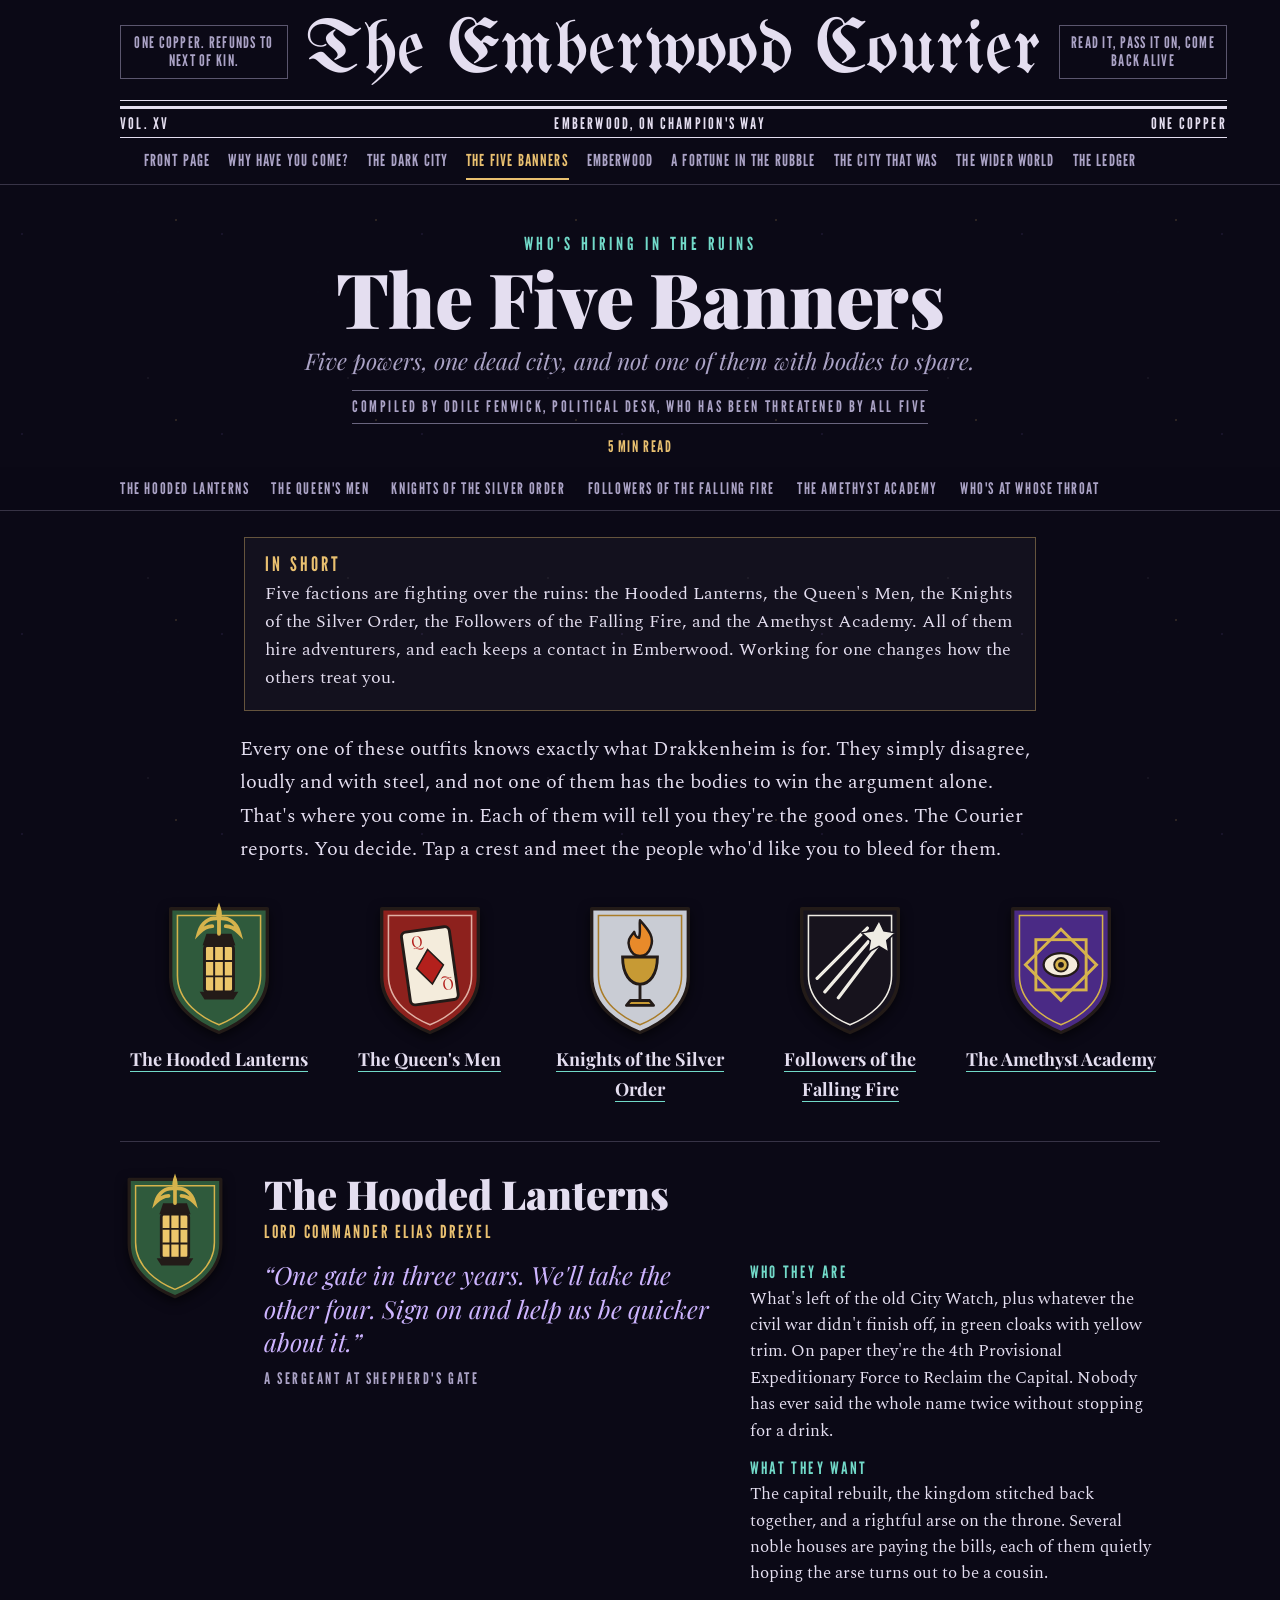
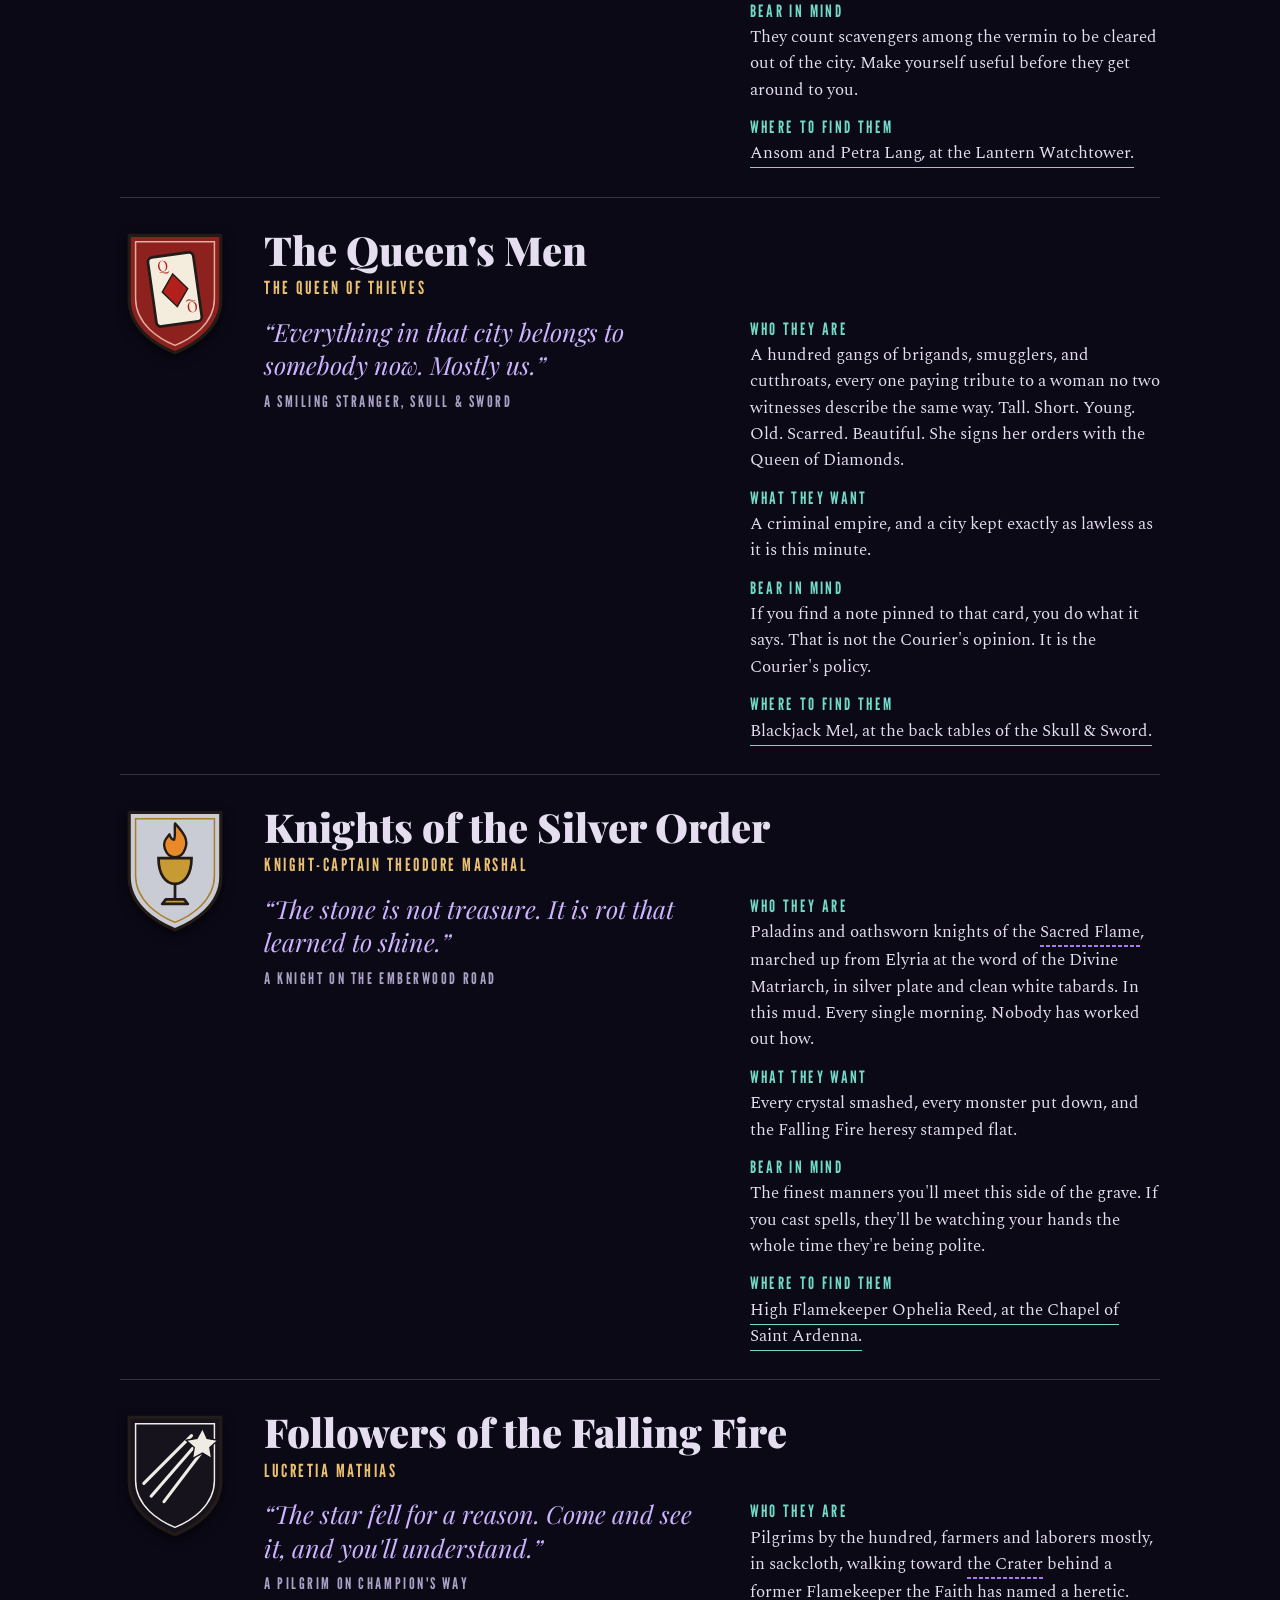
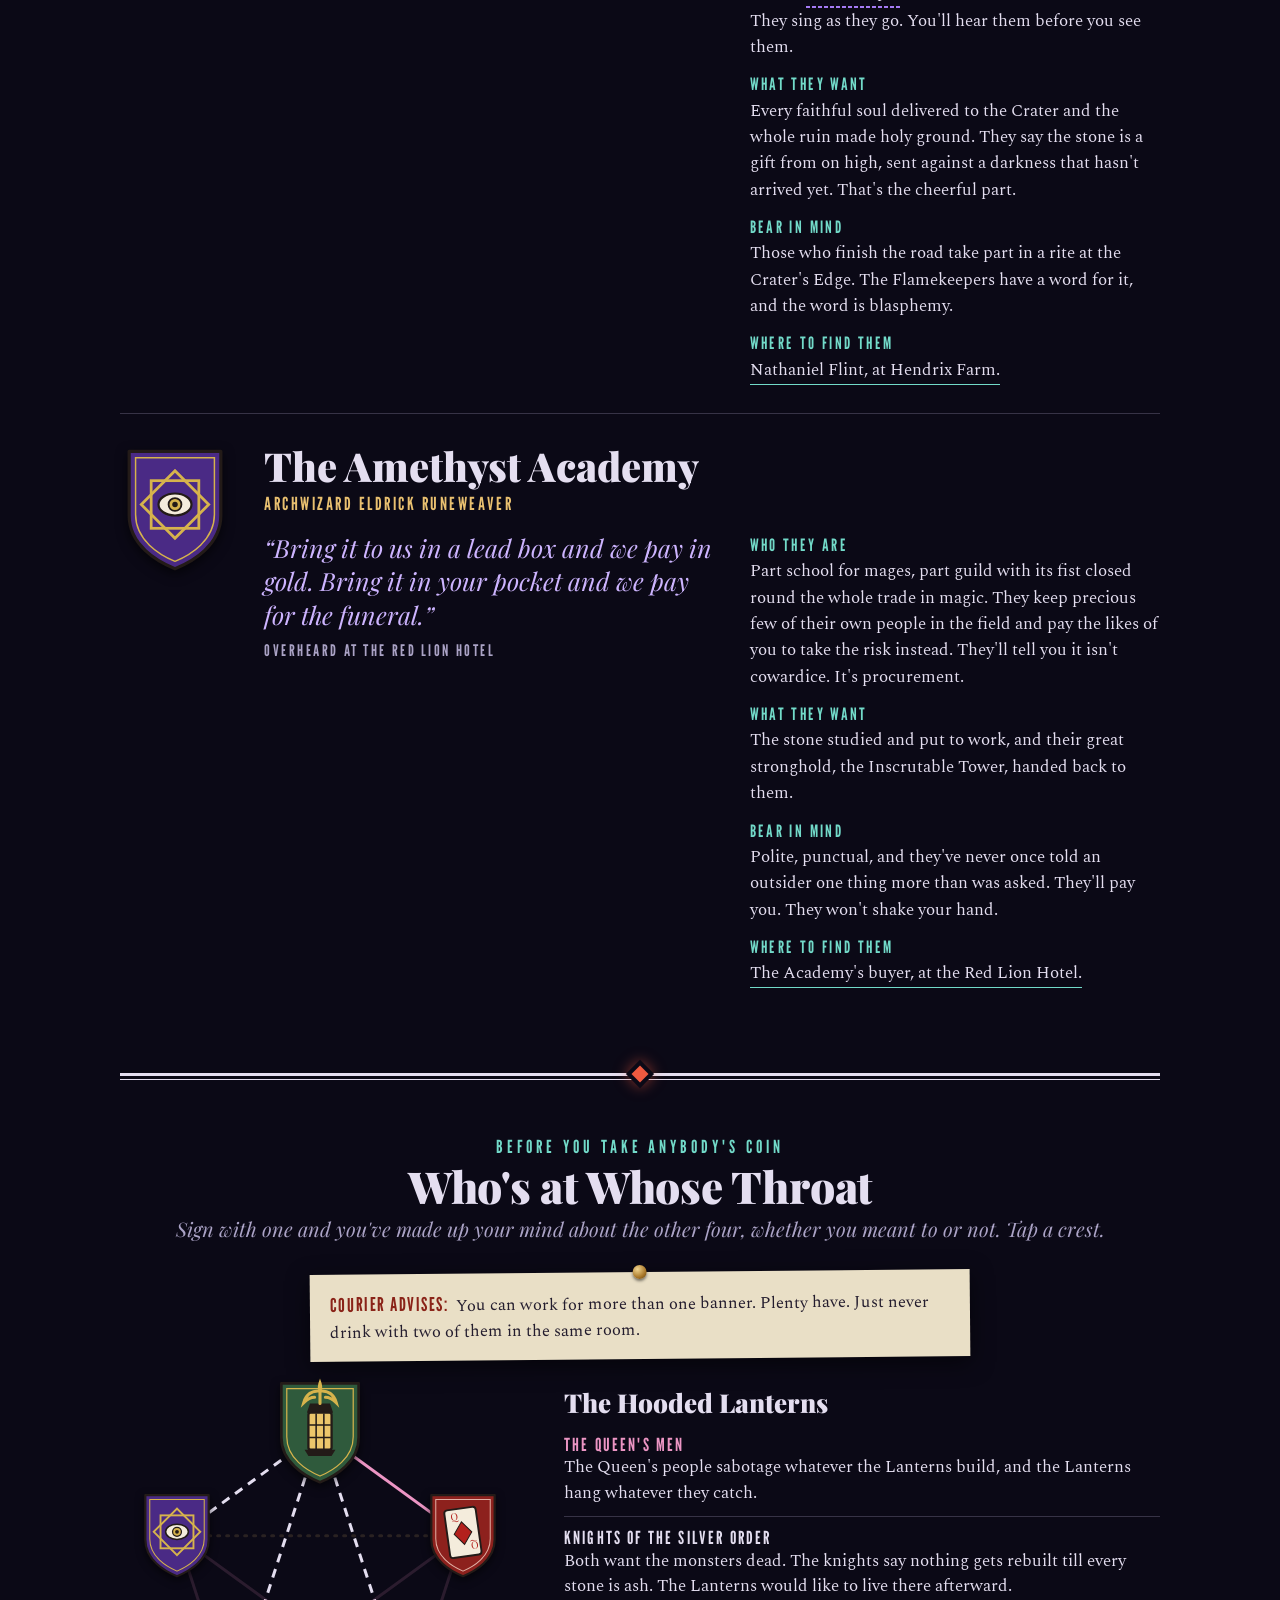
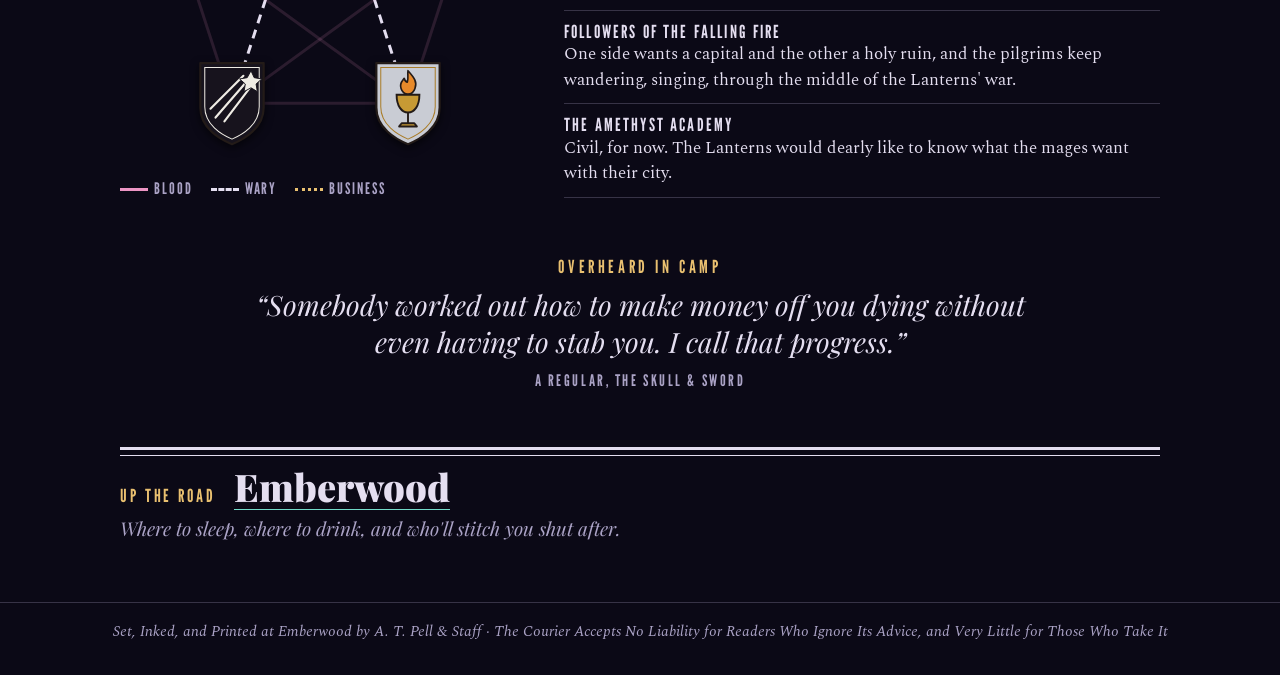
==== commit 307634a3: "New look on every page, one stylesheet, and the approved audit fixes - Every page now uses the Hazel" ====
--- a/banners.html
+++ b/banners.html
@@ -8,37 +8,76 @@
 <meta name="description" content="The five factions working the ruins of Drakkenheim.">
 <link rel="preconnect" href="https://fonts.googleapis.com">
 <link rel="preconnect" href="https://fonts.gstatic.com" crossorigin>
-<link href="https://fonts.googleapis.com/css2?family=Crimson+Pro:ital,wght@0,400;0,600;1,400&family=IM+Fell+English:ital@0;1&family=IM+Fell+English+SC&family=Rye&family=UnifrakturCook:wght@700&display=swap" rel="stylesheet">
+<link href="https://fonts.googleapis.com/css2?family=League+Gothic&family=Playfair+Display:ital,wght@0,700;0,900;1,400;1,700&family=Spectral:ital,wght@0,400;0,600;1,400&family=UnifrakturMaguntia&display=swap" rel="stylesheet">
 <link rel="stylesheet" href="assets/css/courier.css">
-<link rel="stylesheet" href="assets/css/sections.css">
-<link rel="stylesheet" href="assets/css/frontier.css">
 </head>
 <body data-page="banners" data-defer-lexicon>
 <a class="skip" href="#main">Skip to the news</a>
 
 <header class="masthead">
   <div class="wrap masthead__top">
-    <div class="masthead__aside">One Copper. Refunds to Next of Kin.</div>
+    <p class="masthead__ear">One Copper. Refunds to Next of Kin.</p>
     <a class="masthead__title" href="index.html">The Emberwood Courier</a>
-    <div class="masthead__aside">Read It, Pass It On, Come Back Alive</div>
+    <p class="masthead__ear masthead__ear--r">Read It, Pass It On, Come Back Alive</p>
+    <p class="issue"><span>Vol. XV</span><span>Emberwood, on Champion's Way</span><span>One Copper</span></p>
   </div>
-  <nav class="nav" aria-label="Sections"><ul class="wrap nav__list" data-nav></ul></nav>
+  <nav class="nav" aria-label="Sections"><ul class="wrap nav__list"><li><a href="index.html">Front Page</a></li><li><a href="why-have-you-come.html">Why Have You Come?</a></li><li><a href="dark-city.html">The Dark City</a></li><li><a href="banners.html" aria-current="page">The Five Banners</a></li><li><a href="emberwood.html">Emberwood</a></li><li><a href="fortune.html">A Fortune in the Rubble</a></li><li><a href="city-that-was.html">The City That Was</a></li><li><a href="wider-world.html">The Wider World</a></li><li><a href="ledger.html">The Ledger</a></li></ul></nav>
 </header>
 
 <main id="main" class="wrap page-body">
+  <svg class="crest-defs" aria-hidden="true" focusable="false"><defs><symbol id="crest-lanterns" viewBox="0 0 120 142"><path d="M10 8H110V78C110 110 80 128 60 136C40 128 10 110 10 78Z" fill="#2f5a3c" stroke="#231b18" stroke-width="3.5" stroke-linejoin="round"/><path d="M17 15H103V77C103 105 77 121 60 128C43 121 17 105 17 77Z" fill="none" stroke="#d6b34c" stroke-width="1.6"/><path d="M43 46h34l-4-12H47z" fill="#231b18"/><rect x="45" y="46" width="30" height="48" rx="3" fill="#ecc66b" stroke="#231b18" stroke-width="3"/><path d="M55 47v46M65 47v46M46 62h28M46 78h28" stroke="#231b18" stroke-width="2"/><path d="M40 94h40l-5 8H45z" fill="#231b18"/><path d="M60 34c0-8 0-13 0-16M60 18c-10-1-18 4-21 15 5-5 9-7 14-7M60 18c10-1 18 4 21 15-5-5-9-7-14-7M60 18c-2-5-1-7 0-10 1 3 2 5 0 10" fill="none" stroke="#d6b34c" stroke-width="4" stroke-linecap="round"/></symbol><symbol id="crest-queens-men" viewBox="0 0 120 142"><path d="M10 8H110V78C110 110 80 128 60 136C40 128 10 110 10 78Z" fill="#8d211d" stroke="#231b18" stroke-width="3.5" stroke-linejoin="round"/><path d="M17 15H103V77C103 105 77 121 60 128C43 121 17 105 17 77Z" fill="none" stroke="#e0b0a4" stroke-width="1.6"/><g transform="rotate(-8 60 68)"><rect x="35" y="29" width="50" height="76" rx="5" fill="#f4ecdc" stroke="#231b18" stroke-width="3"/><path d="M60 50l14 18-14 18-14-18z" fill="#b3201c" stroke="#231b18" stroke-width="1.6"/><text x="44" y="46" font-family="Playfair Display, Georgia, serif" font-size="16" fill="#b3201c">Q</text><text x="76" y="93" text-anchor="middle" font-family="Playfair Display, Georgia, serif" font-size="16" fill="#b3201c" transform="rotate(180 76 88)">Q</text></g></symbol><symbol id="crest-silver-order" viewBox="0 0 120 142"><path d="M10 8H110V78C110 110 80 128 60 136C40 128 10 110 10 78Z" fill="#c9ccd4" stroke="#231b18" stroke-width="3.5" stroke-linejoin="round"/><path d="M17 15H103V77C103 105 77 121 60 128C43 121 17 105 17 77Z" fill="none" stroke="#a97c28" stroke-width="1.6"/><path d="M42 58h36c0 18-8 28-18 28s-18-10-18-28z" fill="#c79a34" stroke="#231b18" stroke-width="3"/><path d="M60 86v18M46 108h28l-4-5H50z" fill="#c79a34" stroke="#231b18" stroke-width="3" stroke-linejoin="round"/><path d="M60 20c10 11 15 18 11 28-2 6-6 9-11 9s-9-3-11-9c-3-8 2-12 5-16 1 4 3 6 5 6 2-6 0-12 1-18z" fill="#e88a2a" stroke="#231b18" stroke-width="2.6" stroke-linejoin="round"/></symbol><symbol id="crest-falling-fire" viewBox="0 0 120 142"><path d="M10 8H110V78C110 110 80 128 60 136C40 128 10 110 10 78Z" fill="#17131d" stroke="#231b18" stroke-width="3.5" stroke-linejoin="round"/><path d="M17 15H103V77C103 105 77 121 60 128C43 121 17 105 17 77Z" fill="none" stroke="#efece4" stroke-width="1.6"/><path d="M86 34L34 94M92 42L48 100M78 28L26 80" stroke="#efece4" stroke-width="3.4" stroke-linecap="round" fill="none"/><path d="M90 20l5 11 12 2-9 8 2 12-10-6-11 6 2-12-9-8 12-2z" fill="#efece4" stroke="#17131d" stroke-width="1.5"/></symbol><symbol id="crest-academy" viewBox="0 0 120 142"><path d="M10 8H110V78C110 110 80 128 60 136C40 128 10 110 10 78Z" fill="#4a2a85" stroke="#231b18" stroke-width="3.5" stroke-linejoin="round"/><path d="M17 15H103V77C103 105 77 121 60 128C43 121 17 105 17 77Z" fill="none" stroke="#d6b34c" stroke-width="1.6"/><g fill="none" stroke="#d6b34c" stroke-width="3"><rect x="34" y="40" width="52" height="52"/><rect x="34" y="40" width="52" height="52" transform="rotate(45 60 66)"/></g><ellipse cx="60" cy="66" rx="18" ry="12" fill="#f4ecdc" stroke="#231b18" stroke-width="2.4"/><circle cx="60" cy="66" r="7" fill="#d6b34c" stroke="#231b18" stroke-width="2"/><circle cx="60" cy="66" r="3" fill="#231b18"/></symbol></defs></svg>
   <div class="page-head">
     <p class="kicker">Who's Hiring in the Ruins</p>
     <h1 class="section-title">The Five Banners</h1>
     <p class="deck">Five powers, one dead city, and not one of them with bodies to spare.</p>
     <p class="byline">Compiled by Odile Fenwick, Political Desk, who has been threatened by all five</p>
   </div>
-  <hr class="double-rule">
   <section class="inshort" aria-label="In short"><b>In Short</b><p>Five factions are fighting over the ruins: the Hooded Lanterns, the Queen's Men, the Knights of the Silver Order, the Followers of the Falling Fire, and the Amethyst Academy. All of them hire adventurers, and each keeps a contact in Emberwood. Working for one changes how the others treat you.</p></section>
   <p class="lede">Every one of these outfits knows exactly what Drakkenheim is for. They simply disagree, loudly and with steel, and not one of them has the bodies to win the argument alone. That's where you come in. Each of them will tell you they're the good ones. The Courier reports. You decide. Tap a crest and meet the people who'd like you to bleed for them.</p>
-  <div class="crests" data-crests></div>
-  <div class="note-wrap dossier-wrap" style="--tilt:0deg"><div class="note dossier" data-dossier aria-live="polite"></div></div>
+  <nav class="crests" aria-label="The five banners">
+    <a class="crest" href="#lanterns"><svg viewBox="0 0 120 142" aria-hidden="true" focusable="false"><use href="#crest-lanterns"/></svg><span class="crest__name">The Hooded Lanterns</span></a>
+    <a class="crest" href="#queens-men"><svg viewBox="0 0 120 142" aria-hidden="true" focusable="false"><use href="#crest-queens-men"/></svg><span class="crest__name">The Queen's Men</span></a>
+    <a class="crest" href="#silver-order"><svg viewBox="0 0 120 142" aria-hidden="true" focusable="false"><use href="#crest-silver-order"/></svg><span class="crest__name">Knights of the Silver Order</span></a>
+    <a class="crest" href="#falling-fire"><svg viewBox="0 0 120 142" aria-hidden="true" focusable="false"><use href="#crest-falling-fire"/></svg><span class="crest__name">Followers of the Falling Fire</span></a>
+    <a class="crest" href="#academy"><svg viewBox="0 0 120 142" aria-hidden="true" focusable="false"><use href="#crest-academy"/></svg><span class="crest__name">The Amethyst Academy</span></a>
+  </nav>
+  <article class="dossier" id="lanterns">
+    <svg class="dossier__crest" viewBox="0 0 120 142" aria-hidden="true" focusable="false"><use href="#crest-lanterns"/></svg>
+    <h2>The Hooded Lanterns</h2>
+    <p class="dossier__leader">Lord Commander Elias Drexel</p>
+    <blockquote class="dossier__quote">“One gate in three years. We'll take the other four. Sign on and help us be quicker about it.”<cite>A sergeant at Shepherd's Gate</cite></blockquote>
+    <dl><dt>Who They Are</dt><dd>What's left of the old City Watch, plus whatever the civil war didn't finish off, in green cloaks with yellow trim. On paper they're the 4th Provisional Expeditionary Force to Reclaim the Capital. Nobody has ever said the whole name twice without stopping for a drink.</dd><dt>What They Want</dt><dd>The capital rebuilt, the kingdom stitched back together, and a rightful arse on the throne. Several noble houses are paying the bills, each of them quietly hoping the arse turns out to be a cousin.</dd><dt>Bear in Mind</dt><dd>They count scavengers among the vermin to be cleared out of the city. Make yourself useful before they get around to you.</dd><dt>Where to Find Them</dt><dd><a href="emberwood.html#watchtower">Ansom and Petra Lang, at the Lantern Watchtower.</a></dd></dl>
+  </article>
+  <article class="dossier" id="queens-men">
+    <svg class="dossier__crest" viewBox="0 0 120 142" aria-hidden="true" focusable="false"><use href="#crest-queens-men"/></svg>
+    <h2>The Queen's Men</h2>
+    <p class="dossier__leader">The Queen of Thieves</p>
+    <blockquote class="dossier__quote">“Everything in that city belongs to somebody now. Mostly us.”<cite>A smiling stranger, Skull &amp; Sword</cite></blockquote>
+    <dl><dt>Who They Are</dt><dd>A hundred gangs of brigands, smugglers, and cutthroats, every one paying tribute to a woman no two witnesses describe the same way. Tall. Short. Young. Old. Scarred. Beautiful. She signs her orders with the Queen of Diamonds.</dd><dt>What They Want</dt><dd>A criminal empire, and a city kept exactly as lawless as it is this minute.</dd><dt>Bear in Mind</dt><dd>If you find a note pinned to that card, you do what it says. That is not the Courier's opinion. It is the Courier's policy.</dd><dt>Where to Find Them</dt><dd><a href="emberwood.html#skull-and-sword">Blackjack Mel, at the back tables of the Skull &amp; Sword.</a></dd></dl>
+  </article>
+  <article class="dossier" id="silver-order">
+    <svg class="dossier__crest" viewBox="0 0 120 142" aria-hidden="true" focusable="false"><use href="#crest-silver-order"/></svg>
+    <h2>Knights of the Silver Order</h2>
+    <p class="dossier__leader">Knight-Captain Theodore Marshal</p>
+    <blockquote class="dossier__quote">“The stone is not treasure. It is rot that learned to shine.”<cite>A knight on the Emberwood road</cite></blockquote>
+    <dl><dt>Who They Are</dt><dd>Paladins and oathsworn knights of the Sacred Flame, marched up from Elyria at the word of the Divine Matriarch, in silver plate and clean white tabards. In this mud. Every single morning. Nobody has worked out how.</dd><dt>What They Want</dt><dd>Every crystal smashed, every monster put down, and the Falling Fire heresy stamped flat.</dd><dt>Bear in Mind</dt><dd>The finest manners you'll meet this side of the grave. If you cast spells, they'll be watching your hands the whole time they're being polite.</dd><dt>Where to Find Them</dt><dd><a href="emberwood.html#chapel">High Flamekeeper Ophelia Reed, at the Chapel of Saint Ardenna.</a></dd></dl>
+  </article>
+  <article class="dossier" id="falling-fire">
+    <svg class="dossier__crest" viewBox="0 0 120 142" aria-hidden="true" focusable="false"><use href="#crest-falling-fire"/></svg>
+    <h2>Followers of the Falling Fire</h2>
+    <p class="dossier__leader">Lucretia Mathias</p>
+    <blockquote class="dossier__quote">“The star fell for a reason. Come and see it, and you'll understand.”<cite>A pilgrim on Champion's Way</cite></blockquote>
+    <dl><dt>Who They Are</dt><dd>Pilgrims by the hundred, farmers and laborers mostly, in sackcloth, walking toward the Crater behind a former Flamekeeper the Faith has named a heretic. They sing as they go. You'll hear them before you see them.</dd><dt>What They Want</dt><dd>Every faithful soul delivered to the Crater and the whole ruin made holy ground. They say the stone is a gift from on high, sent against a darkness that hasn't arrived yet. That's the cheerful part.</dd><dt>Bear in Mind</dt><dd>Those who finish the road take part in a rite at the Crater's Edge. The Flamekeepers have a word for it, and the word is blasphemy.</dd><dt>Where to Find Them</dt><dd><a href="emberwood.html#hendrix-farm">Nathaniel Flint, at Hendrix Farm.</a></dd></dl>
+  </article>
+  <article class="dossier" id="academy">
+    <svg class="dossier__crest" viewBox="0 0 120 142" aria-hidden="true" focusable="false"><use href="#crest-academy"/></svg>
+    <h2>The Amethyst Academy</h2>
+    <p class="dossier__leader">Archwizard Eldrick Runeweaver</p>
+    <blockquote class="dossier__quote">“Bring it to us in a lead box and we pay in gold. Bring it in your pocket and we pay for the funeral.”<cite>Overheard at the Red Lion Hotel</cite></blockquote>
+    <dl><dt>Who They Are</dt><dd>Part school for mages, part guild with its fist closed round the whole trade in magic. They keep precious few of their own people in the field and pay the likes of you to take the risk instead. They'll tell you it isn't cowardice. It's procurement.</dd><dt>What They Want</dt><dd>The stone studied and put to work, and their great stronghold, the Inscrutable Tower, handed back to them.</dd><dt>Bear in Mind</dt><dd>Polite, punctual, and they've never once told an outsider one thing more than was asked. They'll pay you. They won't shake your hand.</dd><dt>Where to Find Them</dt><dd><a href="emberwood.html#red-lion">The Academy's buyer, at the Red Lion Hotel.</a></dd></dl>
+  </article>
 
-  <div class="gem-rule" data-gem></div>
+  <hr class="break">
 
   <section aria-labelledby="throats">
     <p class="kicker">Before You Take Anybody's Coin</p>
@@ -50,9 +89,24 @@
         <div class="web" data-web></div>
         <div class="web-legend"><span><i></i>Blood</span><span class="wary"><i></i>Wary</span><span class="trade"><i></i>Business</span></div>
       </div>
-      <div class="grudges" data-grudges aria-live="polite"></div>
+      <div class="grudges" data-grudges aria-live="polite">
+        <h3 data-grudge-name hidden></h3>
+        <ul>
+          <li class="war" data-a="lanterns" data-b="queens-men"><b>The Hooded Lanterns and The Queen's Men</b>The Queen's people sabotage whatever the Lanterns build, and the Lanterns hang whatever they catch.</li>
+          <li class="wary" data-a="lanterns" data-b="silver-order"><b>The Hooded Lanterns and Knights of the Silver Order</b>Both want the monsters dead. The knights say nothing gets rebuilt till every stone is ash. The Lanterns would like to live there afterward.</li>
+          <li class="wary" data-a="lanterns" data-b="falling-fire"><b>The Hooded Lanterns and Followers of the Falling Fire</b>One side wants a capital and the other a holy ruin, and the pilgrims keep wandering, singing, through the middle of the Lanterns' war.</li>
+          <li class="wary" data-a="lanterns" data-b="academy"><b>The Hooded Lanterns and The Amethyst Academy</b>Civil, for now. The Lanterns would dearly like to know what the mages want with their city.</li>
+          <li class="war" data-a="queens-men" data-b="silver-order"><b>The Queen's Men and Knights of the Silver Order</b>The Order would hang every last one of them given a free afternoon. The Queen takes care never to give them one.</li>
+          <li class="war" data-a="queens-men" data-b="falling-fire"><b>The Queen's Men and Followers of the Falling Fire</b>Pilgrims carry everything they own and won't fight for it. The gangs thank the Flame for them daily.</li>
+          <li class="trade" data-a="queens-men" data-b="academy"><b>The Queen's Men and The Amethyst Academy</b>The mages pay top coin for stones and never ask whose they were. The Queen's people know it.</li>
+          <li class="war" data-a="silver-order" data-b="falling-fire"><b>Knights of the Silver Order and Followers of the Falling Fire</b>Heretics, says the Order, and it means to see their prophet tried. The pilgrims pray for the knights, which does not help.</li>
+          <li class="war" data-a="silver-order" data-b="academy"><b>Knights of the Silver Order and The Amethyst Academy</b>Centuries of burned mages lie between them, and only a treaty keeps it from starting again. The knights want the stone destroyed. The mages want it by the cartload.</li>
+          <li class="war" data-a="falling-fire" data-b="academy"><b>Followers of the Falling Fire and The Amethyst Academy</b>To the pilgrims the stone is holy. The Academy grinds it up for trinkets.</li>
+        </ul>
+      </div>
     </div>
   </section>
+  <nav class="road-next" aria-label="Next page"><span class="road-next__tag">Up the Road</span><a href="emberwood.html">Emberwood</a><span class="deck">Where to sleep, where to drink, and who'll stitch you shut after.</span></nav>
 </main>
 
 
@@ -60,6 +114,5 @@
 
 <script src="assets/js/site.js"></script>
 <script src="assets/js/sections.js"></script>
-<script src="assets/js/polish.js"></script>
 </body>
 </html>
--- a/assets/css/courier.css
+++ b/assets/css/courier.css
@@ -1,283 +1,578 @@
-/* The Emberwood Courier: shared styles */
+/* The Emberwood Courier: the one stylesheet.
+   Order: 1 tokens, 2 page basics, 3 masthead and menu, 4 shared furniture,
+   5 reusable pieces, 6 page sections, 7 reduced motion. */
+
+/* ================= 1. Tokens ================= */
 :root {
-  --paper: #e8ddc5;
-  --paper-deep: #dccfb1;
-  --paper-note: #efe6d0;
+  /* The dark page and its type */
+  --night: #0b0916;
+  --night-2: #17113a;
+  --panel: rgba(255, 255, 255, .035);
+  --moon: #e4def0;
+  --dim: #aba3c6;
+  --line: rgba(171, 163, 198, .28);
+  /* The Haze */
+  --violet: #a57bf5;
+  --teal: #72dac9;
+  --gold: #e9c070;
+  --rose: #ec95c4;
+  --haze: linear-gradient(100deg, #a57bf5, #72dac9, #e9c070, #ec95c4, #a57bf5);
+  /* A touch of danger. Used sparingly: ask before spreading it. */
+  --ember: #ee5a40;
+  /* Parchment: only for pinned notes, handbills and plates */
+  --paper: #e9dfc6;
+  --paper-2: #ddd0ae;
   --ink: #241d2e;
-  --ink-soft: #574d60;
-  --rule: #b7a886;
-  --night: #120d24;
-  --night-2: #241a44;
-  --night-glow: #4f3380;
-  --moon: #f4ecdb;
-  --lilac: #cdbcea;
-  --violet: #66399d;
-  --oxblood: #862a23;
-  --brass: #a97c28;
-  --teal: #72d3c6;
-  --cork: #553a29;
-  --shimmer: linear-gradient(100deg, #66399d, #b06fe0, #4fb9ae, #b06fe0, #66399d);
-  --blackletter: "UnifrakturCook", "Old English Text MT", serif;
-  --fell: "IM Fell English", Georgia, serif;
-  --fell-sc: "IM Fell English SC", "IM Fell English", Georgia, serif;
-  --body: "Crimson Pro", Georgia, serif;
-  --page: 1180px;
+  --ink-soft: #4a4153;
+  --ink-violet: #5b2f94;
+  --ink-red: #8a2318;
+  --ink-rule: #a99a7a;
+  /* Type */
+  --black: "UnifrakturMaguntia", "Old English Text MT", serif;
+  --head: "Playfair Display", Georgia, serif;
+  --label: "League Gothic", "Arial Narrow", sans-serif;
+  --body: "Spectral", Georgia, serif;
+  /* Layout */
+  --page: 1120px;
   --gutter: clamp(16px, 4vw, 40px);
-  --noise: url("data:image/svg+xml,%3Csvg xmlns='http://www.w3.org/2000/svg' width='220' height='220'%3E%3Cfilter id='n'%3E%3CfeTurbulence type='fractalNoise' baseFrequency='.8' numOctaves='3'/%3E%3CfeColorMatrix values='0 0 0 0 .35 0 0 0 0 .27 0 0 0 0 .14 0 0 0 .13 0'/%3E%3C/filter%3E%3Crect width='220' height='220' filter='url(%23n)'/%3E%3C/svg%3E");
-}
-
+  --gap: clamp(34px, 5vw, 56px);
+}
+
+/* ================= 2. Page basics ================= */
 * { box-sizing: border-box; }
 html { -webkit-text-size-adjust: 100%; }
+html, body { overflow-x: clip; }
 body {
   margin: 0;
-  background: var(--paper) var(--noise);
-  color: var(--ink);
-  font: 400 19px/1.55 var(--body);
+  background: var(--night);
+  color: var(--moon);
+  font: 400 18px/1.68 var(--body);
   overflow-wrap: break-word;
 }
+/* Motes: fine drifting specks of Haze behind everything */
+body::before {
+  content: ""; position: fixed; inset: -200px 0 0 0; z-index: 0; pointer-events: none; opacity: .6;
+  background-image:
+    radial-gradient(1.4px 1.4px at 22px 34px, #a57bf5, transparent 60%),
+    radial-gradient(1.2px 1.2px at 118px 92px, #72dac9, transparent 60%),
+    radial-gradient(1.6px 1.6px at 176px 20px, #e9c070, transparent 60%),
+    radial-gradient(1.1px 1.1px at 64px 150px, #ec95c4, transparent 60%),
+    radial-gradient(1.3px 1.3px at 148px 178px, #e4def0, transparent 60%);
+  background-size: 200px 200px;
+  animation: drift 48s linear infinite;
+}
+@keyframes drift { to { transform: translateY(200px); } }
+body > * { position: relative; z-index: 1; }
+
 img, svg { max-width: 100%; }
-p { margin: 0 0 .9em; }
+p { margin: 0 0 1em; }
 h1, h2, h3 { margin: 0; font-weight: 400; }
 ol, ul { margin: 0; padding: 0; list-style: none; }
-
-.wrap { max-width: var(--page); margin: 0 auto; padding: 0 var(--gutter); }
-
-/* Interaction language: anything with the shimmer can be clicked */
-a { color: inherit; }
-.link {
-  color: var(--violet);
-  text-decoration: none;
-  background: var(--shimmer) 0 100% / 300% 2px no-repeat;
-  padding-bottom: 2px;
-  transition: background-position .9s ease;
-}
-.link:hover { background-position: 100% 100%; }
-:focus-visible { outline: 3px solid var(--violet); outline-offset: 3px; border-radius: 2px; }
-
-.skip {
-  position: absolute; left: -999px; top: 8px; z-index: 20;
-  background: var(--moon); padding: 8px 14px;
-}
+button { font: inherit; color: inherit; }
+
+.wrap { max-width: var(--page); margin-inline: auto; padding-inline: var(--gutter); }
+
+/* Anything underlined in sea green can be tapped */
+a { color: var(--moon); text-decoration: none; border-bottom: 1px solid var(--teal); padding-bottom: 1px; }
+a:hover { color: var(--teal); }
+:focus-visible { outline: 2px solid var(--teal); outline-offset: 3px; border-radius: 2px; }
+.skip { position: absolute; left: -999px; top: 8px; z-index: 60; background: var(--moon); color: var(--night); padding: 8px 14px; border: 0; }
 .skip:focus { left: 8px; }
-
-/* Masthead */
-.masthead { background: var(--night); color: var(--moon); }
-.masthead__top {
-  display: grid; grid-template-columns: 1fr auto 1fr; align-items: center; gap: 16px;
-  padding-block: 12px 8px;
-}
-.masthead__aside { font: 15px var(--fell-sc); letter-spacing: .1em; color: var(--lilac); }
-.masthead__aside:last-child { text-align: right; }
-.masthead__title {
-  font: 700 clamp(30px, 5vw, 48px)/1.05 var(--blackletter);
-  color: var(--moon); text-decoration: none; white-space: nowrap;
-  text-shadow: 0 0 18px rgba(205, 188, 234, .4);
-}
-.nav { border-top: 1px solid #3b2d63; }
-.nav__list {
-  display: flex; flex-wrap: wrap; justify-content: center;
-  gap: 2px 22px; padding-block: 7px 9px;
-  font: 16px var(--fell-sc); letter-spacing: .05em;
-}
-.nav a { color: var(--moon); text-decoration: none; padding: 5px 0; display: inline-block;
-  background: var(--shimmer) 0 100% / 300% 0 no-repeat; transition: background-size .2s, background-position .9s; }
-.nav a:hover, .nav a[aria-current] { background-size: 300% 2px; background-position: 100% 100%; }
-.nav span { color: #8d81ac; padding: 5px 0; display: inline-block; }
-
-@media (max-width: 720px) {
-  .masthead__top { grid-template-columns: 1fr; text-align: center; padding-block: 12px 4px; }
-  .masthead__aside { display: none; }
-  .masthead__title { white-space: normal; }
+main [id] { scroll-margin-top: calc(var(--head-h, 120px) + 64px); }
+
+/* ================= 3. Masthead and menu ================= */
+.masthead { position: sticky; top: 0; z-index: 40; background: var(--night); transition: box-shadow .2s; }
+.masthead__top { display: grid; grid-template-columns: 1fr auto 1fr; align-items: center; gap: 0 18px; padding-top: 14px; }
+.masthead__title { grid-column: 2; font: 400 clamp(36px, 6.4vw, 76px)/1 var(--black); color: var(--moon); border: 0; padding: 0; text-align: center; white-space: nowrap; }
+.masthead__title:hover { color: var(--moon); }
+.masthead__ear { margin: 0; font: 400 16px/1.15 var(--label); letter-spacing: .08em; text-transform: uppercase; color: var(--dim); border: 1px solid rgba(171, 163, 198, .5); padding: 8px 10px; width: 10.5em; text-align: center; }
+.masthead__ear--r { justify-self: end; }
+.issue {
+  grid-column: 1 / -1; display: flex; justify-content: space-between; gap: 12px; margin: 16px 0 0; padding: 5px 0 4px;
+  font: 400 16px/1.2 var(--label); letter-spacing: .14em; text-transform: uppercase; color: var(--moon);
+  border-top: 3px solid var(--moon); border-bottom: 1px solid var(--moon); box-shadow: 0 -5px 0 var(--night), 0 -6px 0 var(--moon);
+}
+.nav { border-bottom: 1px solid var(--line); }
+.nav__list { display: flex; flex-wrap: wrap; justify-content: center; gap: 0 18px; padding-block: 4px; font: 400 16.5px/1.2 var(--label); letter-spacing: .07em; text-transform: uppercase; }
+.nav a { display: inline-block; padding: 9px 0 7px; border-bottom: 2px solid transparent; color: var(--dim); }
+.nav a:hover { color: var(--moon); border-bottom-color: var(--teal); }
+.nav a[aria-current] { color: var(--gold); border-bottom-color: var(--gold); }
+
+/* Once the reader scrolls, the header slims down and stays within reach */
+.masthead.is-compact { box-shadow: 0 2px 14px rgba(0, 0, 0, .6); }
+.masthead.is-compact .masthead__top { padding-top: 6px; }
+.masthead.is-compact .masthead__title { font-size: 28px; }
+.masthead.is-compact .masthead__ear, .masthead.is-compact .issue { display: none; }
+
+@media (max-width: 760px) {
+  .masthead__top { grid-template-columns: 1fr; padding-top: 12px; }
+  .masthead__title { grid-column: 1; white-space: normal; font-size: clamp(34px, 10vw, 60px); }
+  .masthead__ear { display: none; }
+  .issue { font-size: 14px; letter-spacing: .08em; white-space: nowrap; gap: 8px; margin-top: 14px; }
+  .masthead.is-compact .masthead__title { font-size: 23px; }
+  .nav { position: relative; }
   .nav__list { flex-wrap: nowrap; justify-content: flex-start; overflow-x: auto; white-space: nowrap; scrollbar-width: none; }
   .nav__list::-webkit-scrollbar { display: none; }
-}
-
-/* Hero */
+  .nav::after { content: ""; position: absolute; top: 0; right: 0; bottom: 1px; width: 34px; pointer-events: none; background: linear-gradient(90deg, rgba(11, 9, 22, 0), var(--night)); }
+}
+
+/* ================= 4. Shared furniture ================= */
+
+/* Small labels: tall narrow headline type */
+.kicker, .byline, .time, .label { font-family: var(--label); font-weight: 400; text-transform: uppercase; }
+.kicker { font-size: 18px; line-height: 1.2; letter-spacing: .22em; color: var(--teal); margin: 0 0 6px; }
+.byline { display: inline-block; font-size: 16px; line-height: 1.3; letter-spacing: .16em; color: var(--dim); margin: 14px 0 0; padding: 6px 0 5px; border-block: 1px solid rgba(171, 163, 198, .6); }
+.time { font-size: 16px; letter-spacing: .1em; color: var(--gold); white-space: nowrap; }
+.byline + .time { display: block; margin-top: 10px; }
+
+/* Headlines */
+.section-title { font: 900 clamp(38px, 7.4vw, 76px)/.98 var(--head); letter-spacing: -.01em; }
+.subtitle { font: 900 clamp(29px, 4.4vw, 44px)/1.05 var(--head); letter-spacing: -.005em; }
+.deck { font: italic 400 clamp(19px, 2.4vw, 23px)/1.35 var(--head); color: var(--dim); margin: 10px 0 0; }
+.subtitle + .deck { font-size: clamp(18px, 2vw, 20px); margin-top: 6px; }
+.lede { font-size: 20px; max-width: 40em; margin: 22px auto 0; }
+.morgue-note { font: italic 400 16.5px/1.4 var(--body); color: var(--dim); margin: 10px 0 0; }
+
+/* Section headings sit centred over their columns */
+.subtitle, .subtitle + .deck, section > .kicker { text-align: center; }
+.inshort + section, .inshort + h2, .lede + h2 { margin-top: clamp(30px, 4.4vw, 48px); }
+
+/* The head of an inner page */
+.page-head { text-align: center; padding-block: clamp(26px, 4.4vw, 48px) 6px; max-width: 46em; margin-inline: auto; }
+.page-head .lede { margin-top: 18px; }
+
+/* Section breaks: the newspaper's thick-and-thin rule, with one ember stone */
+hr.break { border: 0; height: 7px; margin: var(--gap) 0; overflow: visible; position: relative; border-top: 3px solid var(--moon); border-bottom: 1px solid var(--moon); }
+hr.break::after { content: ""; position: absolute; left: 50%; top: -8px; width: 12px; height: 12px; margin-left: -6px; transform: rotate(45deg); background: var(--ember); box-shadow: 0 0 0 4px var(--night), 0 0 14px 4px rgba(238, 90, 64, .55); }
+hr.break--head { margin: 18px 0 clamp(22px, 3vw, 30px); }
+
+/* Long reading: one comfortable column, with a drop cap */
+.story__body { max-width: 40em; margin: 22px auto 0; }
+.story__body > p:first-child::first-letter { float: left; font: 900 5.3em/.76 var(--head); padding: .06em .09em 0 0; color: var(--ember); text-shadow: 0 0 24px rgba(238, 90, 64, .5); }
+.story__body.is-folded > p:first-of-type { margin-bottom: 4px; }
+.delerium { font-weight: 600; color: #cdb4ff; text-shadow: 0 0 12px rgba(165, 123, 245, .8); }
+
+/* Pull quote */
+.pull { max-width: 40em; margin: 32px auto 0; padding: 18px 4px 14px; text-align: center; border-top: 3px solid var(--ember); border-bottom: 3px solid var(--ember); box-shadow: inset 0 5px 0 var(--night), inset 0 6px 0 var(--ember), inset 0 -5px 0 var(--night), inset 0 -6px 0 var(--ember); }
+.pull p { font: italic 700 clamp(23px, 3.4vw, 32px)/1.25 var(--head); margin: 0 0 8px; }
+.pull cite, .haze-band cite, .overheard cite, .dossier__quote cite { display: block; font: 400 16px/1.3 var(--label); letter-spacing: .16em; text-transform: uppercase; font-style: normal; color: var(--dim); }
+.pull cite a { color: var(--dim); }
+
+/* In Short: the plain version, up top */
+.inshort { max-width: 44em; margin: 26px auto 0; padding: 16px 20px 18px; border: 1px solid rgba(233, 192, 112, .38); background: var(--panel); }
+.inshort b { display: block; font: 400 20px/1 var(--label); letter-spacing: .16em; text-transform: uppercase; color: var(--gold); margin-bottom: 6px; }
+.inshort p { margin: 0; line-height: 1.55; }
+
+/* Out of character: plain on purpose */
+.advisory { margin: 22px auto 0; max-width: 46em; padding: 13px 16px; border: 1px solid var(--dim); font: 400 16px/1.5 system-ui, "Segoe UI", Arial, sans-serif; color: #d6d0e4; }
+.advisory strong { color: #fff; }
+
+/* ================= 5. Reusable pieces ================= */
+
+/* Parchment. Everything pinned up shares these colours. */
+.note, .aside, .notice, .poster-face, .card-back, .plate, .lex { background: var(--paper); color: var(--ink); }
+.note a, .aside a, .notice a, .lex a { color: var(--ink-violet); border-bottom-color: var(--ink-violet); }
+
+/* Pinned notes */
+.note-wrap { position: relative; }
+.note-wrap::before, .aside::before {
+  content: ""; position: absolute; z-index: 2; left: 50%; top: -7px; width: 14px; height: 14px; margin-left: -7px; border-radius: 50%;
+  background: radial-gradient(circle at 35% 30%, #f1d58f, #a9782a 60%, #5e3f10); box-shadow: 0 2px 3px rgba(0, 0, 0, .5);
+}
+.note { position: relative; padding: 26px 22px 22px; font-size: 17px; line-height: 1.55; transform: rotate(var(--tilt, -.5deg)); box-shadow: 0 6px 22px rgba(0, 0, 0, .55); }
+.note h2, .note h3 { font: 900 clamp(23px, 2.8vw, 28px)/1.12 var(--head); }
+.note h3 + ul, .note h3 + p { margin-top: 8px; }
+.note p:last-child { margin-bottom: 0; }
+.map-note-col .note, .plate-layout .note { --tilt: .5deg; }
+
+/* Sidebars: Editor's Aside, Courier Advises, From the Morgue, Corvin's Last Word */
+.aside { display: block; position: relative; max-width: 40em; margin: 30px auto 0; padding: 20px 20px 16px; font-size: 16.5px; line-height: 1.55; transform: rotate(-.5deg); box-shadow: 0 6px 22px rgba(0, 0, 0, .55); }
+.aside:nth-of-type(even) { transform: rotate(.4deg); }
+.aside b { font: 400 19px/1 var(--label); letter-spacing: .08em; text-transform: uppercase; color: var(--ink-red); margin-right: 4px; }
+
+/* Buttons */
+.ctl, .fold-btn, .size {
+  all: unset; box-sizing: border-box; cursor: pointer; display: inline-flex; align-items: center; justify-content: center; gap: 8px;
+  min-height: 44px; padding: 8px 16px; font: 400 18px/1.1 var(--label); letter-spacing: .1em; text-transform: uppercase;
+  color: var(--gold); border: 1px solid rgba(233, 192, 112, .6); background: var(--panel); transition: background-color .18s, color .18s;
+}
+.ctl:hover, .fold-btn:hover, .size:hover { background: rgba(233, 192, 112, .14); }
+.ctl:focus-visible, .fold-btn:focus-visible, .size:focus-visible { outline: 2px solid var(--teal); outline-offset: 3px; }
+.ctl[aria-pressed="true"], .size[aria-pressed="true"] { background: var(--gold); color: var(--night); border-color: var(--gold); }
+.ctl[disabled] { opacity: .4; cursor: default; }
+.note .ctl { color: var(--ink); border-color: var(--ink); background: transparent; }
+.note .ctl:hover { background: rgba(36, 29, 46, .1); }
+.fold-btn { margin: 12px 0 4px; }
+.fold-btn::after { content: ""; width: 8px; height: 8px; border-right: 2px solid currentColor; border-bottom: 2px solid currentColor; transform: rotate(45deg) translateY(-3px); transition: transform .2s; }
+.fold-btn[aria-expanded="true"]::after { transform: rotate(-135deg) translateY(-1px); }
+.story__body + .fold-btn { display: flex; width: max-content; margin-inline: auto; }
+[data-fold-keep] > [hidden], [data-fold-prose] > [hidden] { display: none; }
+
+/* On this page: jump links that follow the reader */
+.onpage { position: sticky; top: var(--head-h, 110px); z-index: 30; margin: 0 calc(50% - 50vw); background: rgba(11, 9, 22, .95); border-bottom: 1px solid var(--line); }
+.onpage__inner { display: flex; align-items: center; gap: 4px 22px; overflow-x: auto; white-space: nowrap; scrollbar-width: none; padding-block: 4px; }
+.onpage__inner::-webkit-scrollbar { display: none; }
+.onpage__link { flex: none; font: 400 16px/1.2 var(--label); letter-spacing: .1em; text-transform: uppercase; color: var(--dim); padding: 8px 0 6px; border-bottom: 2px solid transparent; }
+.onpage__link:hover { color: var(--moon); }
+.onpage__link.is-current { color: var(--gold); border-bottom-color: var(--gold); }
+
+/* Next page */
+.road-next { margin-top: var(--gap); padding: 16px 0 4px; border-top: 3px solid var(--moon); box-shadow: inset 0 5px 0 var(--night), inset 0 6px 0 var(--moon); display: flex; flex-wrap: wrap; gap: 4px 18px; align-items: baseline; }
+.road-next__tag { font: 400 18px/1.2 var(--label); letter-spacing: .16em; text-transform: uppercase; color: var(--gold); }
+.road-next a { font: 900 clamp(26px, 3.6vw, 38px)/1.1 var(--head); }
+.road-next .deck { flex-basis: 100%; margin: 2px 0 0; font-size: 19px; }
+
+/* Overheard in camp */
+.overheard { text-align: center; margin-top: var(--gap); }
+.overheard__tag { font: 400 18px/1.2 var(--label); letter-spacing: .2em; text-transform: uppercase; color: var(--gold); margin: 0 0 8px; }
+.overheard p:not(.overheard__tag) { font: italic 400 clamp(21px, 2.8vw, 28px)/1.34 var(--head); max-width: 28em; margin: 0 auto; }
+.overheard cite { margin-top: 10px; }
+
+/* Lexicon: dotted words open a plain definition */
+.term { all: unset; cursor: help; color: inherit; background: linear-gradient(90deg, var(--violet) 60%, transparent 60%) 0 100% / 6px 2px repeat-x; padding-bottom: 2px; }
+.term:focus-visible { outline: 2px solid var(--teal); outline-offset: 2px; }
+.note .term, .aside .term, .notice .term { background-image: linear-gradient(90deg, var(--ink-violet) 60%, transparent 60%); }
+.lex { position: fixed; z-index: 50; width: min(300px, calc(100vw - 24px)); padding: 12px 15px; font-size: 16.5px; line-height: 1.45; box-shadow: 0 8px 26px rgba(0, 0, 0, .7); }
+.lex b { display: block; font: 400 18px/1.1 var(--label); letter-spacing: .1em; text-transform: uppercase; color: var(--ink-violet); margin-bottom: 4px; }
+
+/* Cards that turn over. Without scripts both faces simply show. */
+.flip { cursor: pointer; }
+.flip__face { padding: 20px 22px 14px; line-height: 1.5; }
+.flip__btn {
+  all: unset; box-sizing: border-box; cursor: pointer; display: flex; align-items: center; gap: 6px; min-height: 44px; margin-top: 6px;
+  font: 400 17px/1 var(--label); letter-spacing: .12em; text-transform: uppercase; color: var(--teal);
+}
+.flip__btn::after { content: ""; width: 6px; height: 6px; border-right: 2px solid currentColor; border-top: 2px solid currentColor; transform: rotate(45deg); }
+.flip__btn:focus-visible { outline: 2px solid var(--teal); outline-offset: 2px; }
+.card-back .flip__btn, .poster-face .flip__btn { color: var(--ink-violet); }
+html:not(.js) .flip__btn { display: none; }
+.js .flip { perspective: 1400px; }
+.js .flip__inner { display: grid; height: 100%; transition: transform .6s; transform-style: preserve-3d; }
+.js .flip__face { grid-area: 1 / 1; backface-visibility: hidden; -webkit-backface-visibility: hidden; display: flex; flex-direction: column; }
+.js .flip__face .flip__btn { margin-top: auto; }
+.js .flip__back { transform: rotateY(180deg); }
+.js .flip.is-turned .flip__inner { transform: rotateY(180deg); }
+
+/* The footer */
+.foot { margin-top: var(--gap); padding: 18px var(--gutter) 32px; text-align: center; font: italic 400 15px/1.5 var(--body); color: var(--dim); border-top: 1px solid var(--line); }
+
+/* ================= 6. Page sections ================= */
+
+/* ---- Front Page ---- */
 .hero {
-  position: relative; overflow: hidden; color: var(--moon); text-align: center;
+  position: relative; text-align: center; overflow: hidden;
+  padding: clamp(34px, 6vw, 70px) var(--gutter) clamp(170px, 27vw, 330px);
   background:
-    radial-gradient(ellipse 60% 55% at 50% 72%, var(--night-glow) 0%, rgba(79, 51, 128, 0) 72%),
-    linear-gradient(var(--night), var(--night-2) 88%);
-}
-.hero__motes { position: absolute; inset: 0; width: 100%; height: 100%; }
-.hero__skyline { position: absolute; left: 0; right: 0; bottom: 0; width: 100%; height: clamp(140px, 21vw, 265px); display: block; }
-.hero__tear { position: absolute; left: 0; right: 0; bottom: -1px; width: 100%; height: 34px; display: block; }
-.hero__inner { position: relative; padding: clamp(40px, 5vw, 64px) var(--gutter) clamp(130px, 17vw, 215px); }
-.kicker-light { font: 16px var(--fell-sc); letter-spacing: .2em; color: var(--teal); margin: 0 0 12px; }
-.hero h1 {
-  font: 700 clamp(52px, 8.6vw, 112px)/1 var(--blackletter);
-  text-shadow: 0 2px 26px rgba(15, 8, 34, .9), 0 0 42px rgba(160, 120, 220, .45);
-}
-.hero__deck {
-  font: italic clamp(21px, 2.6vw, 31px)/1.3 var(--fell);
-  max-width: 24em; margin: 18px auto 0;
-  text-shadow: 0 1px 12px rgba(15, 8, 34, .95);
-}
-
-/* Broadsheet furniture */
-.kicker { font: 16px var(--fell-sc); letter-spacing: .14em; color: var(--oxblood); margin: 0 0 2px; }
-.section-title { font: clamp(34px, 4.6vw, 54px)/1.08 var(--fell-sc); letter-spacing: .005em; }
-.deck { font: italic clamp(20px, 2vw, 24px)/1.3 var(--fell); color: var(--ink-soft); margin: 6px 0 0; }
-.double-rule { border: 0; border-top: 3px solid var(--ink); border-bottom: 1px solid var(--ink); height: 6px; margin: 0; }
-.gem-rule { display: flex; align-items: center; gap: 14px; margin: clamp(30px, 5vw, 52px) 0; }
-.gem-rule::before, .gem-rule::after { content: ""; flex: 1; height: 6px; border-top: 3px solid var(--ink); border-bottom: 1px solid var(--ink); }
-.gem-rule svg { width: 24px; height: 36px; flex: none; }
-
-/* Front page */
-.front { padding-block: clamp(26px, 4vw, 46px) 0; }
-.front__grid { display: grid; grid-template-columns: minmax(0, 1.65fr) minmax(0, 1fr); gap: clamp(26px, 4vw, 56px); align-items: start; }
-.story__body { column-count: 2; column-gap: 34px; column-rule: 1px solid var(--rule); margin-top: 18px; }
-.story__body p:first-child::first-letter {
-  float: left; font: 700 92px/.74 var(--blackletter); color: var(--violet);
-  padding: 8px 10px 0 0;
-}
-.pull { font: italic clamp(23px, 2.7vw, 30px)/1.25 var(--fell); color: var(--violet); text-align: center;
-  border-block: 1px solid var(--violet); padding: 14px 8px; margin: 22px 0 0; }
-.pull cite { display: block; font: 15px var(--fell-sc); letter-spacing: .1em; color: var(--ink-soft); margin-top: 7px; }
-
-@media (max-width: 900px) {
-  .front__grid { grid-template-columns: 1fr; }
-}
-@media (max-width: 620px) {
-  .story__body { column-count: 1; }
-}
-
-/* Pinned notes */
-.note {
-  position: relative; background: var(--paper-note) var(--noise);
-  padding: 30px 24px 26px;
-  transform: rotate(var(--tilt, -.6deg));
-  filter: drop-shadow(0 4px 6px rgba(36, 22, 10, .3));
-  clip-path: polygon(0 1.2%, 7% 0, 19% .9%, 34% 0, 52% 1%, 67% .1%, 83% 1%, 100% .2%, 99.3% 26%, 100% 53%, 99.2% 78%, 100% 99%, 86% 100%, 69% 99%, 53% 100%, 34% 99.1%, 18% 100%, .8% 99.2%, 0 74%, .9% 47%, 0 24%);
-}
-.note-wrap { position: relative; }
-.note-wrap::before {
-  content: ""; position: absolute; z-index: 2; left: 50%; top: -9px; width: 20px; height: 20px; margin-left: -10px;
-  border-radius: 50%;
-  background: radial-gradient(circle at 35% 30%, #e78b83, #9d2f29 58%, #5f1612);
-  box-shadow: 0 3px 4px rgba(30, 15, 5, .5);
-}
-.note h2, .note h3 { font: clamp(25px, 3vw, 31px)/1.12 var(--fell-sc); }
-
-/* New here path */
-.path__list { counter-reset: step; margin-top: 12px; }
-.path__list li { counter-increment: step; position: relative; padding: 9px 0 9px 44px; border-bottom: 1px dotted var(--rule); }
-.path__list li:last-child { border: 0; }
-.path__list li::before {
-  content: counter(step); position: absolute; left: 0; top: 9px; width: 31px; height: 31px;
-  background: var(--ink); color: var(--moon); border-radius: 50%;
-  font: 16px/31px var(--fell-sc); text-align: center;
-}
-.path__list li:last-child::before { background: var(--violet); }
-.path__label { font: 19px/1.25 var(--fell-sc); }
-.path__label--plain { color: var(--ink); }
-.path__hint { display: block; font-size: 17px; line-height: 1.3; color: var(--ink-soft); }
-.in-press { font: 13px var(--fell-sc); letter-spacing: .08em; color: var(--ink-soft); border: 1px solid var(--rule); padding: 0 6px; white-space: nowrap; }
-
-/* Headlines */
-.headlines { display: grid; grid-template-columns: repeat(3, minmax(0, 1fr)); margin-top: 18px; border-top: 1px solid var(--ink); }
-.headline { padding: 16px 20px 18px 0; border-bottom: 1px solid var(--rule); }
-.headline + .headline { padding-left: 20px; border-left: 1px solid var(--rule); }
-.headline:nth-child(3n + 1) { padding-left: 0; border-left: 0; }
-.headline__title { font: clamp(25px, 2.7vw, 31px)/1.12 var(--fell-sc); margin: 0 0 4px; }
-.headline__title a {
-  color: var(--violet); text-decoration: none;
-  background: var(--shimmer) 0 100% / 300% 2px no-repeat; padding-bottom: 1px; transition: background-position .9s;
-}
-.headline__title a:hover { background-position: 100% 100%; }
-.headline p { margin: 0; color: var(--ink-soft); line-height: 1.35; }
-.headlines--small { grid-template-columns: repeat(2, minmax(0, 1fr)); }
-.headlines--small .headline:nth-child(3n + 1) { padding-left: 20px; border-left: 1px solid var(--rule); }
-.headlines--small .headline:nth-child(2n + 1) { padding-left: 0; border-left: 0; }
-.subhead { font: 18px var(--fell-sc); letter-spacing: .1em; color: var(--ink-soft); margin: 26px 0 0; }
-
-@media (max-width: 780px) {
-  .headlines, .headlines--small { grid-template-columns: 1fr; }
-  .headline, .headline + .headline, .headlines--small .headline:nth-child(3n + 1) { padding: 13px 0 15px; border-left: 0; }
-}
-
-/* Corkboard */
-.board {
-  background: var(--cork);
-  background-image: radial-gradient(rgba(0, 0, 0, .2) 1px, transparent 1.3px), radial-gradient(rgba(255, 220, 170, .06) 1px, transparent 1.3px);
-  background-size: 5px 5px, 7px 7px;
-  box-shadow: inset 0 0 44px rgba(0, 0, 0, .55);
-  padding: clamp(26px, 4vw, 42px) clamp(16px, 3vw, 34px);
-  margin-top: 18px;
-}
-.board__grid { display: grid; grid-template-columns: minmax(0, 1.25fr) minmax(0, 1fr) minmax(0, 1fr); gap: clamp(18px, 2.4vw, 30px); align-items: start; }
-.board__foot { color: #eadbc4; text-align: center; font-style: italic; margin: 24px 0 0; }
-.board__foot .link { color: #e5d3ff; }
-.tally { display: flex; gap: 12px; align-items: center; }
-.tally svg { width: 38px; height: 46px; flex: none; }
-.tally__sub { font: italic 18px/1.25 var(--fell); color: var(--ink-soft); margin: 2px 0 8px; }
-.claim { padding: 8px 0; border-bottom: 1px dotted var(--rule); line-height: 1.32; font-size: 18px; }
+    radial-gradient(ellipse 20% 17% at 84% 91%, rgba(238, 90, 64, .8), transparent 70%),
+    radial-gradient(ellipse 46% 30% at 26% 80%, rgba(114, 218, 201, .5), transparent 70%),
+    radial-gradient(ellipse 40% 28% at 70% 74%, rgba(236, 149, 196, .42), transparent 70%),
+    radial-gradient(ellipse 34% 22% at 50% 88%, rgba(233, 192, 112, .55), transparent 70%),
+    radial-gradient(ellipse 90% 62% at 50% 92%, rgba(140, 92, 230, .85), transparent 72%),
+    linear-gradient(var(--night), var(--night-2) 70%, #2a1a5c);
+}
+.hero__kicker { font: 400 clamp(16px, 2.2vw, 22px)/1 var(--label); letter-spacing: .26em; text-transform: uppercase; color: var(--teal); margin: 0 0 14px; }
+.hero__title .l1 { display: block; font: italic 400 clamp(24px, 4.2vw, 44px)/1.1 var(--head); }
+/* Signature: the city's name is lit by the Haze */
+.hero__title .l2 {
+  display: block; font: 900 clamp(40px, 13.2vw, 156px)/1 var(--head); letter-spacing: -.015em; padding: 0 0 .1em; white-space: nowrap;
+  background: var(--haze); background-size: 300% 100%; -webkit-background-clip: text; background-clip: text; color: transparent;
+  filter: drop-shadow(0 0 26px rgba(150, 105, 240, .5)); animation: lit 22s linear infinite;
+}
+@keyframes lit { to { background-position: 300% 0; } }
+.hero__deck { max-width: 34em; margin: 10px auto 0; }
+.hero__deck .d1 { display: block; font: 400 clamp(34px, 7vw, 68px)/1 var(--label); letter-spacing: .05em; text-transform: uppercase; border-top: 1px solid rgba(228, 222, 240, .55); padding-top: 12px; }
+.hero__deck .d2 { display: block; font: italic 700 clamp(25px, 4.8vw, 46px)/1.15 var(--head); color: var(--gold); border-bottom: 1px solid rgba(228, 222, 240, .55); padding-bottom: 12px; margin-bottom: 12px; }
+.hero__deck .d3 { display: block; font: italic 400 clamp(17px, 1.9vw, 20px)/1.5 var(--body); text-shadow: 0 1px 14px rgba(8, 5, 20, .95); }
+.hero__sky { position: absolute; left: 0; right: 0; bottom: -1px; height: clamp(130px, 21vw, 265px); }
+.hero__sky svg { width: 100%; height: 100%; max-width: none; display: block; }
+.sk-far { fill: #1b1446; }
+.sk-near { fill: var(--night); }
+.sk-win { fill: var(--ember); }
+@media (max-width: 760px) { .hero__kicker { letter-spacing: .2em; } }
+
+.front { padding-top: clamp(24px, 4vw, 44px); }
+.start { border: 1px solid rgba(233, 192, 112, .38); background: var(--panel); padding: clamp(18px, 3vw, 30px); }
+.start h2 { display: flex; align-items: center; gap: 14px; font: 400 clamp(26px, 3.6vw, 36px)/1 var(--label); letter-spacing: .16em; text-transform: uppercase; color: var(--gold); text-align: center; }
+.start h2::before, .start h2::after { content: ""; flex: 1; border-top: 1px solid rgba(233, 192, 112, .6); }
+.start__list { margin: 10px 0 0; counter-reset: s; display: grid; grid-template-columns: repeat(auto-fit, minmax(168px, 1fr)); gap: 0 24px; }
+.start__list li { counter-increment: s; position: relative; padding: 13px 0 13px 40px; border-bottom: 1px solid var(--line); line-height: 1.3; }
+.start__list li::before { content: counter(s) "."; position: absolute; left: 0; top: 8px; font: italic 700 30px/1.1 var(--head); color: var(--gold); }
+.start__list a { font: 700 21px/1.2 var(--head); }
+.start__list .time { margin-left: 4px; }
+.hint { display: block; font-size: 16.5px; line-height: 1.42; color: var(--dim); margin-top: 3px; }
+.start__also { margin: 14px 0 0; font-size: 16.5px; line-height: 1.9; text-align: center; color: var(--dim); }
+.start__also b { font: 400 16px/1 var(--label); letter-spacing: .12em; text-transform: uppercase; color: var(--gold); }
+.path__stamp { display: inline-block; font: 400 15px/1.5 var(--label); letter-spacing: .1em; text-transform: uppercase; color: var(--teal); border: 1px solid var(--teal); padding: 0 6px; transform: rotate(-4deg); margin-left: 6px; }
+.path__tally { font: italic 400 17px/1.4 var(--body); color: var(--dim); text-align: center; margin: 12px 0 0; }
+@media (max-width: 620px) { .start__list { grid-template-columns: 1fr; } }
+
+.story { max-width: 40em; margin-inline: auto; }
+.story__head { text-align: center; }
+.ledger-line { display: flex; flex-wrap: wrap; align-items: baseline; gap: 6px 16px; border: 1px solid rgba(233, 192, 112, .38); padding: 14px 16px; }
+.ledger-line__tag { font: 400 20px/1.1 var(--label); letter-spacing: .14em; text-transform: uppercase; background: var(--gold); color: var(--night); padding: 3px 9px 1px; }
+.ledger-line__text { flex: 1 1 300px; font-style: italic; color: var(--dim); }
+
+/* ---- The Dark City ---- */
+.rules { counter-reset: rule; display: grid; grid-template-columns: repeat(5, minmax(0, 1fr)); margin-top: 18px; border-top: 1px solid var(--moon); }
+.rule { counter-increment: rule; padding: 14px 18px 18px; border-left: 1px solid var(--line); border-bottom: 1px solid var(--line); line-height: 1.5; font-size: 17px; }
+.rule:first-child { border-left: 0; padding-left: 0; }
+.rule::before { content: counter(rule); display: block; font: italic 900 48px/1 var(--head); color: var(--gold); }
+.rule strong { display: block; font: 700 21px/1.18 var(--head); margin: 6px 0 6px; }
+.dangers { display: grid; grid-template-columns: repeat(2, minmax(0, 1fr)); gap: 28px 34px; margin-top: 22px; }
+.danger h3, .buyer h3, .world-grid h3 { font: 700 24px/1.15 var(--head); margin-bottom: 6px; }
+.danger p { margin: 0; }
+.haze-band {
+  margin: var(--gap) calc(50% - 50vw) 0; padding: clamp(34px, 6vw, 64px) var(--gutter); text-align: center;
+  background:
+    radial-gradient(ellipse 50% 90% at 22% 100%, rgba(114, 218, 201, .28), transparent 70%),
+    radial-gradient(ellipse 50% 90% at 80% 100%, rgba(236, 149, 196, .26), transparent 70%),
+    radial-gradient(ellipse 80% 120% at 50% 110%, rgba(140, 92, 230, .6), transparent 72%),
+    var(--night-2);
+}
+.haze-band p { font: italic 700 clamp(24px, 3.4vw, 38px)/1.25 var(--head); max-width: 26em; margin: 0 auto; }
+.haze-band cite { color: var(--teal); margin-top: 12px; }
+@media (max-width: 1000px) {
+  .rules { grid-template-columns: 1fr; }
+  .rule, .rule:first-child { border-left: 0; padding: 12px 0 14px 60px; position: relative; }
+  .rule::before { position: absolute; left: 4px; top: 10px; }
+}
+@media (max-width: 700px) { .dangers { grid-template-columns: 1fr; } }
+
+/* ---- The Five Banners ---- */
+.crest-defs { position: absolute; width: 0; height: 0; }
+.crests { display: grid; grid-template-columns: repeat(5, minmax(0, 1fr)); gap: 12px; margin-top: 26px; }
+.crest { display: block; border: 0; text-align: center; padding: 8px 4px 10px; }
+.crest svg { width: min(100%, 116px); height: auto; display: block; margin: 0 auto 8px; filter: drop-shadow(0 4px 6px rgba(0, 0, 0, .6)); transition: transform .25s; }
+.crest:hover svg { transform: translateY(-3px); }
+.crest__name { display: inline; font: 700 18px/1.2 var(--head); border-bottom: 1px solid var(--teal); }
+.dossier { display: grid; grid-template-columns: 110px minmax(0, 1.1fr) minmax(0, 1fr); gap: 4px 34px; padding: 30px 0; border-top: 1px solid var(--line); }
+.dossier:first-of-type { margin-top: 24px; }
+.dossier__crest { grid-row: 1 / span 3; width: 110px; height: auto; filter: drop-shadow(0 4px 6px rgba(0, 0, 0, .6)); }
+.dossier h2 { grid-column: 2 / -1; font: 900 clamp(28px, 3.8vw, 40px)/1.08 var(--head); }
+.dossier__leader { grid-column: 2 / -1; font: 400 18px/1.2 var(--label); letter-spacing: .14em; text-transform: uppercase; color: var(--gold); margin: 2px 0 12px; }
+.dossier__quote { grid-column: 2; margin: 0; font: italic 400 clamp(21px, 2.4vw, 25px)/1.34 var(--head); color: #cdb4ff; }
+.dossier__quote cite { margin-top: 10px; }
+.dossier dl { grid-column: 3; margin: 0; }
+.dossier dt { font: 400 17px/1.2 var(--label); letter-spacing: .14em; text-transform: uppercase; color: var(--teal); margin-top: 14px; }
+.dossier dt:first-child { margin-top: 4px; }
+.dossier dd { margin: 3px 0 0; line-height: 1.55; font-size: 17px; }
+@media (max-width: 860px) {
+  .crests { grid-template-columns: repeat(3, minmax(0, 1fr)); }
+  .dossier { grid-template-columns: 72px minmax(0, 1fr); gap: 4px 18px; }
+  .dossier__crest { width: 72px; grid-row: 1 / span 2; }
+  .dossier__quote, .dossier dl { grid-column: 1 / -1; }
+  .dossier__quote { margin: 6px 0 4px; }
+}
+.web-layout { display: grid; grid-template-columns: minmax(0, 400px) minmax(0, 1fr); gap: clamp(20px, 4vw, 44px); align-items: center; margin-top: 26px; }
+.web { position: relative; width: 100%; aspect-ratio: 400 / 380; }
+.web svg.web__lines { position: absolute; inset: 0; width: 100%; height: 100%; }
+.web__line { fill: none; stroke-width: 3; transition: opacity .25s; }
+.web__line--war { stroke: var(--rose); }
+.web__line--wary { stroke: var(--moon); stroke-dasharray: 9 7; }
+.web__line--trade { stroke: var(--gold); stroke-dasharray: 2 7; stroke-linecap: round; }
+.web__node { all: unset; position: absolute; width: 19%; transform: translate(-50%, -50%); cursor: pointer; line-height: 0; transition: transform .2s; }
+.web__node svg { width: 100%; height: auto; filter: drop-shadow(0 3px 4px rgba(0, 0, 0, .6)); }
+.web__node:focus-visible { outline: 2px solid var(--teal); outline-offset: 3px; }
+.web__node[aria-pressed="true"] { transform: translate(-50%, -50%) scale(1.22); }
+.web-legend { display: flex; flex-wrap: wrap; gap: 4px 18px; font: 400 16px/1.4 var(--label); letter-spacing: .12em; text-transform: uppercase; color: var(--dim); margin: 12px 0 0; }
+.web-legend i { display: inline-block; width: 28px; height: 0; border-top: 3px solid var(--rose); margin-right: 6px; vertical-align: middle; }
+.web-legend .wary i { border-top: 3px dashed var(--moon); }
+.web-legend .trade i { border-top: 3px dotted var(--gold); }
+.grudges h3 { font: 900 26px/1.15 var(--head); margin-bottom: 6px; }
+.grudges li { padding: 10px 0; border-bottom: 1px solid var(--line); line-height: 1.5; font-size: 17px; }
+.grudges b { display: block; font: 400 18px/1.2 var(--label); letter-spacing: .12em; text-transform: uppercase; color: var(--rose); }
+.grudges li.trade b { color: var(--gold); }
+.grudges li.wary b { color: var(--moon); }
+html:not(.js) .web, html:not(.js) .web-legend { display: none; }
+html:not(.js) .web-layout { grid-template-columns: 1fr; }
+@media (max-width: 760px) { .web-layout { grid-template-columns: 1fr; } .web { max-width: 400px; margin: 0 auto; } }
+
+/* ---- A Fortune in the Rubble ---- */
+.plate-layout { display: grid; grid-template-columns: minmax(0, 1fr) 300px; gap: clamp(20px, 3vw, 36px); align-items: start; margin-top: 18px; }
+.plate { border: 3px double var(--ink); outline: 1px solid var(--paper); line-height: 0; overflow: hidden; }
+.plate svg { width: 100%; height: auto; display: block; }
+.plate__stone { transition: transform .55s cubic-bezier(.2, .8, .3, 1); transform-origin: 390px 270px; transform-box: view-box; }
+.plate__stone path, .plate__stone polygon { vector-effect: non-scaling-stroke; }
+.sizes { display: flex; flex-wrap: wrap; gap: 8px; margin-top: 12px; }
+.size { flex: 1 1 96px; text-align: center; padding: 8px 6px; }
+.stone-note .value { font: 900 27px/1.1 var(--head); color: var(--ink-violet); margin: 4px 0 6px; }
+.stone-note .measure { font: italic 400 17px/1.3 var(--body); color: var(--ink-soft); margin: 2px 0 0; }
+.buyers { display: grid; grid-template-columns: repeat(3, minmax(0, 1fr)); gap: 24px; margin-top: 18px; }
+.buyer, .fact { border-top: 2px solid var(--moon); padding-top: 10px; line-height: 1.55; font-size: 17px; }
+.sidebar-box { border: 3px double var(--dim); background: var(--panel); padding: 18px 22px; margin-top: 30px; }
+.sidebar-box h3 { font: 900 25px/1.15 var(--head); color: var(--gold); margin-bottom: 8px; }
+.sidebar-box p:last-child { margin-bottom: 0; }
+.begging li { padding: 7px 0; border-bottom: 1px solid var(--line); }
+.fine-print { font: italic 400 16.5px/1.5 var(--body); color: var(--dim); margin: 12px 0 0; }
+.story + .sidebar-box, .aside + .sidebar-box { max-width: 40em; margin-inline: auto; }
+@media (max-width: 880px) {
+  .plate-layout { grid-template-columns: 1fr; }
+  .buyers { grid-template-columns: 1fr; }
+}
+
+/* ---- Why Have You Come? ---- */
+.cards { display: grid; grid-template-columns: repeat(3, minmax(0, 1fr)); gap: 18px; margin-top: 18px; }
+.card-front { background: #1d1546; border: 1px solid rgba(165, 123, 245, .5); font-size: 17px; }
+.card-back { font-size: 17px; }
+.flip__title { display: block; font: 900 25px/1.12 var(--head); margin-bottom: 6px; }
+.flip__variation { display: block; margin-top: 10px; color: var(--dim); }
+.flip__variation b { font: 400 18px/1 var(--label); letter-spacing: .1em; text-transform: uppercase; color: var(--teal); }
+.flip__ask { display: block; font: italic 400 22px/1.34 var(--head); color: var(--ink-violet); margin-top: 4px; }
+.asks { margin-top: 14px; display: grid; grid-template-columns: repeat(2, minmax(0, 1fr)); gap: 0 34px; }
+.asks li { padding: 13px 0; border-bottom: 1px solid var(--line); line-height: 1.5; }
+.asks b { display: block; font: 400 20px/1.2 var(--label); letter-spacing: .14em; text-transform: uppercase; color: var(--teal); }
+.entry { border: 1px solid rgba(233, 192, 112, .38); background: var(--panel); padding: clamp(18px, 3vw, 32px); margin-top: 18px; }
+.entry label { display: block; font: 700 18px/1.3 var(--head); margin: 18px 0 6px; }
+.entry label:first-child { margin-top: 0; }
+.entry input, .entry select, .entry textarea { width: 100%; font: 400 18px/1.45 var(--body); color: var(--moon); background: #130e2c; border: 1px solid var(--dim); border-radius: 0; padding: 9px 11px; }
+.entry textarea { min-height: 76px; resize: vertical; display: block; }
+.entry input:focus, .entry select:focus, .entry textarea:focus { outline: 2px solid var(--teal); outline-offset: 0; border-color: var(--teal); }
+.entry__row { display: grid; grid-template-columns: repeat(2, minmax(0, 1fr)); gap: 0 20px; }
+.entry__row label { margin-top: 0; }
+.entry__actions { display: flex; flex-wrap: wrap; gap: 10px; align-items: center; margin-top: 18px; }
+.entry__status { font-style: italic; color: var(--teal); }
+.entry__note { font-style: italic; color: var(--dim); font-size: 16.5px; margin: 10px 0 0; }
+@media (max-width: 900px) { .cards { grid-template-columns: repeat(2, minmax(0, 1fr)); } }
+@media (max-width: 640px) { .cards, .asks, .entry__row { grid-template-columns: 1fr; } .entry .entry__row > div + div label { margin-top: 18px; } }
+
+/* ---- The Ledger ---- */
+.ledger-intro { max-width: 40em; margin: 16px auto 0; }
+.ledger-intro p { font-style: italic; color: var(--dim); margin: 0 0 4px; }
+.ledger-intro .byline { font-style: normal; }
+.board { border: 1px solid var(--line); background: var(--panel); padding: clamp(26px, 4vw, 40px) clamp(14px, 3vw, 32px); margin-top: 26px; }
+.ledger-grid { display: grid; grid-template-columns: repeat(2, minmax(0, 1fr)); gap: clamp(22px, 3vw, 32px); align-items: start; }
+.tally__sub { font-style: italic; color: var(--ink-soft); margin: 4px 0 8px; }
+.claim { padding: 9px 0; border-bottom: 1px dotted var(--ink-rule); line-height: 1.5; }
 .claim:last-child { border: 0; }
-.claim b { font: 18px var(--fell-sc); }
-.status { display: inline-block; font: 13px/1.5 var(--fell-sc); letter-spacing: .06em; padding: 0 6px; border: 1px solid var(--ink-soft); color: var(--ink-soft); white-space: nowrap; }
-.status--open { border-color: var(--violet); color: var(--violet); }
-.status--disputed { border-color: var(--oxblood); color: var(--oxblood); }
-.note h3 + ul, .note h3 + p { margin-top: 8px; }
-.note--ad { background: var(--night); color: var(--moon); text-align: center; }
-.note--ad h3 { color: #fff; }
-.note--ad .cover { font-size: 17.5px; line-height: 1.3; border-bottom: 1px dotted #5a4a86; padding: 7px 0; }
-.note--ad .motto { font: 15px/1.35 var(--fell-sc); letter-spacing: .08em; color: var(--teal); margin: 12px 0 0; }
-
-@media (max-width: 960px) {
-  .board__grid { grid-template-columns: 1fr; gap: 26px; }
-}
-
-/* Footer */
-.warning { border: 1px solid var(--ink-soft); padding: 13px 18px; font-size: 17px; line-height: 1.4; color: var(--ink-soft); margin-top: 8px; }
-.warning strong { font: 17px var(--fell-sc); color: var(--ink); }
-.foot { background: var(--night); color: var(--lilac); text-align: center; padding: 26px var(--gutter); margin-top: clamp(36px, 5vw, 60px); font: 15px/1.5 var(--fell-sc); letter-spacing: .08em; }
-
-/* Emberwood page */
-.page-head { padding-block: clamp(26px, 4vw, 44px) 18px; }
+.claim b { font: 700 17px var(--head); }
+.status { display: inline-block; font: 400 16px/1.4 var(--label); letter-spacing: .1em; text-transform: uppercase; padding: 1px 7px 0; border: 1px solid var(--ink-soft); color: var(--ink-soft); white-space: nowrap; }
+.status--open { border-color: var(--ink-violet); color: var(--ink-violet); }
+.status--disputed { border-color: var(--ink-red); color: var(--ink-red); }
+.ledger-empty { font-style: italic; color: var(--dim); margin: 8px 0 0; }
+.past-issue { border-top: 1px solid var(--line); padding: 10px 0; }
+.past-issue summary { cursor: pointer; font: 700 20px var(--head); }
+.past-issue > div { margin-top: 26px; }
+@media (max-width: 800px) { .ledger-grid { grid-template-columns: 1fr; } }
+
+/* ---- The City That Was ---- */
+.timeline { margin-top: 18px; }
+.years { display: flex; overflow-x: auto; padding: 14px 2px 10px; scrollbar-width: thin; position: relative; }
+.year { all: unset; box-sizing: border-box; cursor: pointer; flex: 1 0 58px; min-height: 44px; text-align: center; position: relative; padding-top: 30px; font: 400 18px var(--label); letter-spacing: .08em; color: var(--dim); }
+.year::before { content: ""; position: absolute; left: 0; right: 0; top: 10px; border-top: 2px solid var(--dim); }
+.year::after { content: ""; position: absolute; left: 50%; top: 4px; width: 14px; height: 14px; margin-left: -7px; border-radius: 50%; background: var(--dim); }
+.year:first-child::before { left: 50%; }
+.year:last-child::before { right: 50%; }
+.year:hover { color: var(--moon); }
+.year:focus-visible { outline: 2px solid var(--teal); outline-offset: 2px; }
+.year[aria-pressed="true"] { color: var(--gold); }
+.year[aria-pressed="true"]::after { background: var(--gold); box-shadow: 0 0 0 3px var(--night), 0 0 0 5px var(--gold); }
+.timeline .note-wrap { margin-top: 18px; }
+.year-note { --tilt: 0deg; padding: 26px clamp(20px, 3vw, 34px) 22px; }
+.year-entry { display: flex; gap: 6px 20px; align-items: baseline; flex-wrap: wrap; }
+.year-entry + .year-entry { margin-top: 18px; padding-top: 18px; border-top: 1px dotted var(--ink-rule); }
+.js .year-entry + .year-entry { margin-top: 0; padding-top: 0; border-top: 0; }
+.year-entry[hidden] { display: none; }
+.year-note__year { font: 900 44px/1 var(--head); color: var(--ink-violet); }
+.year-note__body { flex: 1 1 280px; }
+.year-note__body p { margin: 4px 0 0; }
+.year-nav { display: flex; justify-content: space-between; margin-top: 14px; }
+html:not(.js) .year-nav { display: none; }
+.posters { border: 1px solid var(--line); background: var(--panel); padding: clamp(24px, 3vw, 36px) clamp(12px, 2vw, 24px); display: grid; grid-template-columns: repeat(5, minmax(0, 1fr)); gap: 14px; margin-top: 18px; }
+.posters .flip { transform: rotate(var(--tilt, 0deg)); }
+.posters .flip:nth-child(1) { --tilt: -1.4deg; }
+.posters .flip:nth-child(2) { --tilt: .9deg; }
+.posters .flip:nth-child(3) { --tilt: -.5deg; }
+.posters .flip:nth-child(4) { --tilt: 1.3deg; }
+.posters .flip:nth-child(5) { --tilt: -1deg; }
+.posters .flip__face { padding: 20px 12px 10px; }
+.poster-face { text-align: center; line-height: 1.45; font-size: 16.5px; box-shadow: 0 4px 14px rgba(0, 0, 0, .5); align-items: center; }
+.poster-face h3 { font: 400 30px/1 var(--black); color: var(--ink-red); }
+.poster-face svg { display: block; width: 100%; max-width: 124px; margin: 8px auto; border: 1px solid #93866d; background: #d6c8a4; }
+.poster__name { display: block; font: 900 19px/1.14 var(--head); }
+.poster__age { display: block; font: 400 16px/1.3 var(--label); letter-spacing: .1em; text-transform: uppercase; color: var(--ink-violet); margin-top: 3px; }
+.poster-back h3 { font: 900 19px/1.14 var(--head); color: var(--ink); margin-bottom: 6px; }
+.poster-back small { display: block; font: 400 16px/1.3 var(--label); letter-spacing: .08em; text-transform: uppercase; color: var(--ink-soft); margin-top: 8px; }
+html:not(.js) .poster-back { margin-top: 2px; }
+@media (max-width: 1000px) { .posters { grid-template-columns: repeat(3, minmax(0, 1fr)); } }
+@media (max-width: 560px) { .posters { grid-template-columns: repeat(2, minmax(0, 1fr)); } }
+
+/* ---- The Wider World ---- */
+.facts { display: grid; grid-template-columns: repeat(4, minmax(0, 1fr)); gap: 22px; margin-top: 18px; }
+.fact strong { display: block; font: 700 21px/1.18 var(--head); margin-bottom: 4px; }
+.world-grid { display: grid; grid-template-columns: repeat(3, minmax(0, 1fr)); gap: 26px 32px; margin-top: 18px; }
+.world-grid p { margin: 0; line-height: 1.55; font-size: 17px; }
+@media (max-width: 900px) { .facts { grid-template-columns: repeat(2, minmax(0, 1fr)); } .world-grid { grid-template-columns: repeat(2, minmax(0, 1fr)); } }
+@media (max-width: 600px) { .facts, .world-grid { grid-template-columns: 1fr; } }
+
+/* ---- Emberwood ---- */
+.street { position: relative; line-height: 0; background: #1a1330; }
+.street canvas { width: 100%; height: clamp(130px, 22vw, 300px); object-fit: cover; object-position: 44% bottom; display: block; }
+.map-controls { display: flex; flex-wrap: wrap; gap: 10px; align-items: center; margin: 8px 0 14px; }
+.map-controls .deck { margin: 0 auto 0 0; font-size: 19px; }
 .map-layout { display: grid; grid-template-columns: minmax(0, 1fr) 300px; gap: clamp(20px, 3vw, 36px); align-items: start; }
-.map-frame { position: relative; line-height: 0; filter: drop-shadow(0 4px 8px rgba(36, 22, 10, .35)); }
+.map-frame { position: relative; line-height: 0; box-shadow: 0 8px 26px rgba(0, 0, 0, .6); }
 .map-art { width: 100%; height: auto; display: block; }
-.map-overlay { position: absolute; inset: 0; width: 100%; height: 100%; }
-.map-caption { font: italic 17px/1.3 var(--fell); color: var(--ink-soft); text-align: center; margin: 8px 0 0; }
-.map-note-col { position: sticky; top: 16px; padding-top: 10px; }
-.place-note__tag { font: 15px var(--fell-sc); letter-spacing: .1em; color: var(--oxblood); margin: 0 0 2px; }
-.place-note p { margin: 9px 0 0; line-height: 1.42; }
-.place-note__who { font-size: 17.5px; color: var(--ink-soft); border-top: 1px dotted var(--rule); padding-top: 8px; }
-.place-note__who b { font: 16px var(--fell-sc); color: var(--ink); }
+.map-overlay { position: absolute; inset: 0; width: 100%; height: 100%; max-width: none; }
+.map-night { position: absolute; left: 0; top: 0; width: 100%; height: auto; opacity: 0; transition: opacity .7s; pointer-events: none; }
+.map-frame.is-night .map-night { opacity: 1; }
+.map-frame.is-night .map-label { fill: #e8dfca; stroke: rgba(20, 16, 40, .8); }
+.map-caption { font: italic 400 16.5px/1.4 var(--body); color: var(--dim); text-align: center; margin: 10px 0 0; }
+.map-note-col { position: sticky; top: calc(var(--head-h, 110px) + 60px); padding-top: 10px; }
+.place-note__tag { font: 400 17px/1.2 var(--label); letter-spacing: .14em; text-transform: uppercase; color: var(--ink-violet); margin: 0 0 2px; }
+.place-note p { margin: 9px 0 0; }
+.place-note__who, .place-note__night { color: var(--ink-soft); border-top: 1px dotted var(--ink-rule); padding-top: 8px; }
+.place-note__who b, .place-note__night b { font: 700 16px var(--head); color: var(--ink); font-style: normal; }
+.place-note__night { font-style: italic; }
+.tour-voice { font: italic 400 19px/1.45 var(--head); }
+.tour-nav { display: flex; flex-wrap: wrap; gap: 8px; margin-top: 14px; }
+.tour-nav .ctl { flex: 1 1 auto; text-align: center; }
 .pin { cursor: pointer; }
 .pin__hit { fill: transparent; }
 .pin__disc { fill: #ecdfbd; stroke: var(--ink); stroke-width: 1.8; transition: fill .2s; filter: drop-shadow(1px 2px 1.5px rgba(30, 20, 14, .55)); }
-.pin__num { fill: var(--ink); font: 19px var(--fell); text-anchor: middle; pointer-events: none; transition: fill .2s; }
+.pin__num { fill: var(--ink); font: 700 18px var(--head); text-anchor: middle; pointer-events: none; transition: fill .2s; }
+.pin--big .pin__num { font-size: 25px; }
 .pin:hover .pin__disc, .pin:focus-visible .pin__disc, .pin[aria-pressed="true"] .pin__disc { fill: url(#shim); }
 .pin:hover .pin__num, .pin:focus-visible .pin__num, .pin[aria-pressed="true"] .pin__num { fill: #fbf5e7; }
 .pin:focus { outline: none; }
-.pin:focus-visible .pin__ring { stroke: var(--violet); stroke-width: 3; }
 .pin__ring { fill: none; stroke: transparent; }
-.map-title { font: 700 27px var(--blackletter); fill: #f1e8d6; pointer-events: none; }
-.map-label { font: 16px var(--fell-sc); letter-spacing: .12em; fill: var(--ink); paint-order: stroke; stroke: rgba(226, 216, 190, .85); stroke-width: 4px; stroke-linejoin: round; pointer-events: none; }
-
-.directory { display: grid; grid-template-columns: repeat(3, minmax(0, 1fr)); gap: 0 30px; margin-top: 12px; }
-.directory button {
-  all: unset; box-sizing: border-box; display: flex; gap: 11px; align-items: flex-start; width: 100%;
-  padding: 10px 0; border-bottom: 1px dotted var(--rule); cursor: pointer; line-height: 1.25;
-}
-.directory button:focus-visible { outline: 3px solid var(--violet); outline-offset: 2px; }
-.directory__num { flex: none; width: 30px; height: 30px; border-radius: 50%; background: var(--ink); color: var(--moon); text-align: center; font: 15px/30px var(--fell-sc); }
-.directory__name { display: block; font: 20px/1.2 var(--fell-sc); color: var(--violet); }
-.directory__line { display: block; font-size: 17px; color: var(--ink-soft); }
-.directory button[aria-pressed="true"] .directory__num { background: var(--violet); }
-
-.notices { columns: 3; column-gap: 20px; margin-top: 16px; }
-.notice { break-inside: avoid; border: 1.5px solid var(--ink); padding: 15px 16px; margin: 0 0 18px; text-align: center; line-height: 1.34; font-size: 18px; }
-.notice h3 { font: 23px/1.15 var(--fell-sc); margin-bottom: 6px; }
-.notice small { display: block; font: 14px var(--fell-sc); letter-spacing: .08em; color: var(--ink-soft); margin-top: 7px; }
-.notice--warn { border: 2.5px solid var(--oxblood); }
-.notice--warn h3 { color: var(--oxblood); }
-.notice--firm { background: var(--night); color: var(--moon); border-color: var(--night); box-shadow: inset 0 0 0 3px var(--night), inset 0 0 0 4px #5a4a86; }
-.notice--firm h3 { color: #fff; }
+.pin:focus-visible .pin__ring { stroke: #fbf5e7; stroke-width: 3; }
+@keyframes pin-call { 0% { stroke: rgba(91, 47, 148, .9); stroke-width: 3; r: 18px; } 100% { stroke: rgba(91, 47, 148, 0); stroke-width: 1; r: 34px; } }
+.pin--hint .pin__ring { animation: pin-call 1.6s ease-out 3; }
+.map-title { font: 400 27px var(--black); fill: #f1e8d6; pointer-events: none; }
+.map-label { font: 400 17px var(--label); letter-spacing: .16em; text-transform: uppercase; fill: var(--ink); paint-order: stroke; stroke: rgba(226, 216, 190, .85); stroke-width: 4px; stroke-linejoin: round; pointer-events: none; }
+.directory { display: grid; grid-template-columns: repeat(3, minmax(0, 1fr)); gap: 0 30px; margin-top: 14px; }
+.directory button { all: unset; box-sizing: border-box; display: flex; gap: 12px; align-items: flex-start; width: 100%; min-height: 52px; padding: 11px 0; border-bottom: 1px solid var(--line); cursor: pointer; line-height: 1.3; }
+.directory button:focus-visible { outline: 2px solid var(--teal); outline-offset: 2px; }
+.directory__num { flex: none; width: 30px; height: 30px; border-radius: 50%; background: var(--moon); color: var(--night); text-align: center; font: 700 16px/30px var(--head); }
+.directory__name { display: block; font: 700 19px/1.2 var(--head); }
+.directory button:hover .directory__name { color: var(--teal); }
+.directory__line { display: block; font-size: 16.5px; color: var(--dim); }
+.directory button[aria-pressed="true"] .directory__num { background: var(--gold); }
+.grumble { margin: 18px auto 0; max-width: 40em; }
+.notices { columns: 3; column-gap: 26px; margin-top: 26px; }
+.notice {
+  position: relative; break-inside: avoid; padding: 26px 18px 18px; margin: 0 0 26px; text-align: center; line-height: 1.5; font-size: 16.5px;
+  box-shadow: 0 5px 16px rgba(0, 0, 0, .55); transform: rotate(var(--bill, -.6deg));
+}
+.notice::before { content: ""; position: absolute; left: 50%; top: 8px; width: 9px; height: 9px; margin-left: -4px; border-radius: 50%; background: radial-gradient(circle at 35% 30%, #a79b8c, #3a332c 70%); box-shadow: 0 2px 2px rgba(0, 0, 0, .5); }
+.notice:nth-child(3n + 1) { --bill: .8deg; background-color: #e3d5b1; }
+.notice:nth-child(3n + 2) { --bill: -1.1deg; background-color: #eee3c9; }
+.notice:nth-child(3n) { --bill: .4deg; background-color: #ddcda6; }
+.notice h3 { font: 900 23px/1.12 var(--head); border-bottom: 2px solid var(--ink); padding-bottom: 7px; margin-bottom: 8px; }
+.notice:nth-child(4n + 1) h3 { font: 400 29px/1.05 var(--black); }
+.notice:nth-child(4n + 3) h3 { font: 400 30px/1 var(--label); letter-spacing: .04em; text-transform: uppercase; }
+.notice small { display: block; font: 400 16px/1.3 var(--label); letter-spacing: .08em; text-transform: uppercase; color: var(--ink-soft); margin-top: 8px; }
+.notice .tagline { display: block; font: 600 16.5px/1.35 var(--body); margin: 0 0 6px; }
+.notice p { margin: 0 0 7px; }
+.notice p.fine { font-size: 16px; font-style: italic; }
+.notice--warn h3 { color: var(--ink-red); border-color: var(--ink-red); }
+.notices .notice.notice--firm { background: #1d1546; color: var(--moon); outline: 1px solid rgba(165, 123, 245, .5); outline-offset: -5px; }
+.notices .notice.notice--firm h3 { font: 900 22px/1.15 var(--head); border-color: rgba(165, 123, 245, .6); }
 .notice--firm small { color: var(--teal); }
-.grumble { margin-top: 16px; border-left: 3px solid var(--oxblood); padding: 2px 0 2px 18px; max-width: 42em; }
-
+.notice--classified { text-align: left; }
+.notice--classified p { border-bottom: 1px dotted var(--ink-rule); padding-bottom: 6px; }
+.notice--classified p:last-child { border-bottom: 0; }
+.notice--classified b { font: 400 17px/1 var(--label); letter-spacing: .08em; text-transform: uppercase; }
 @media (max-width: 960px) {
   .map-layout { grid-template-columns: 1fr; }
   .map-note-col { position: static; }
@@ -288,10 +583,9 @@
   .directory { grid-template-columns: 1fr; }
   .notices { columns: 1; }
   .map-label { display: none; }
-  .pin__disc { r: 23px; }
-  .pin__num { font-size: 26px; }
-}
-
+}
+
+/* ================= 7. Reduced motion ================= */
 @media (prefers-reduced-motion: reduce) {
   *, *::before, *::after { transition: none !important; animation: none !important; scroll-behavior: auto !important; }
 }
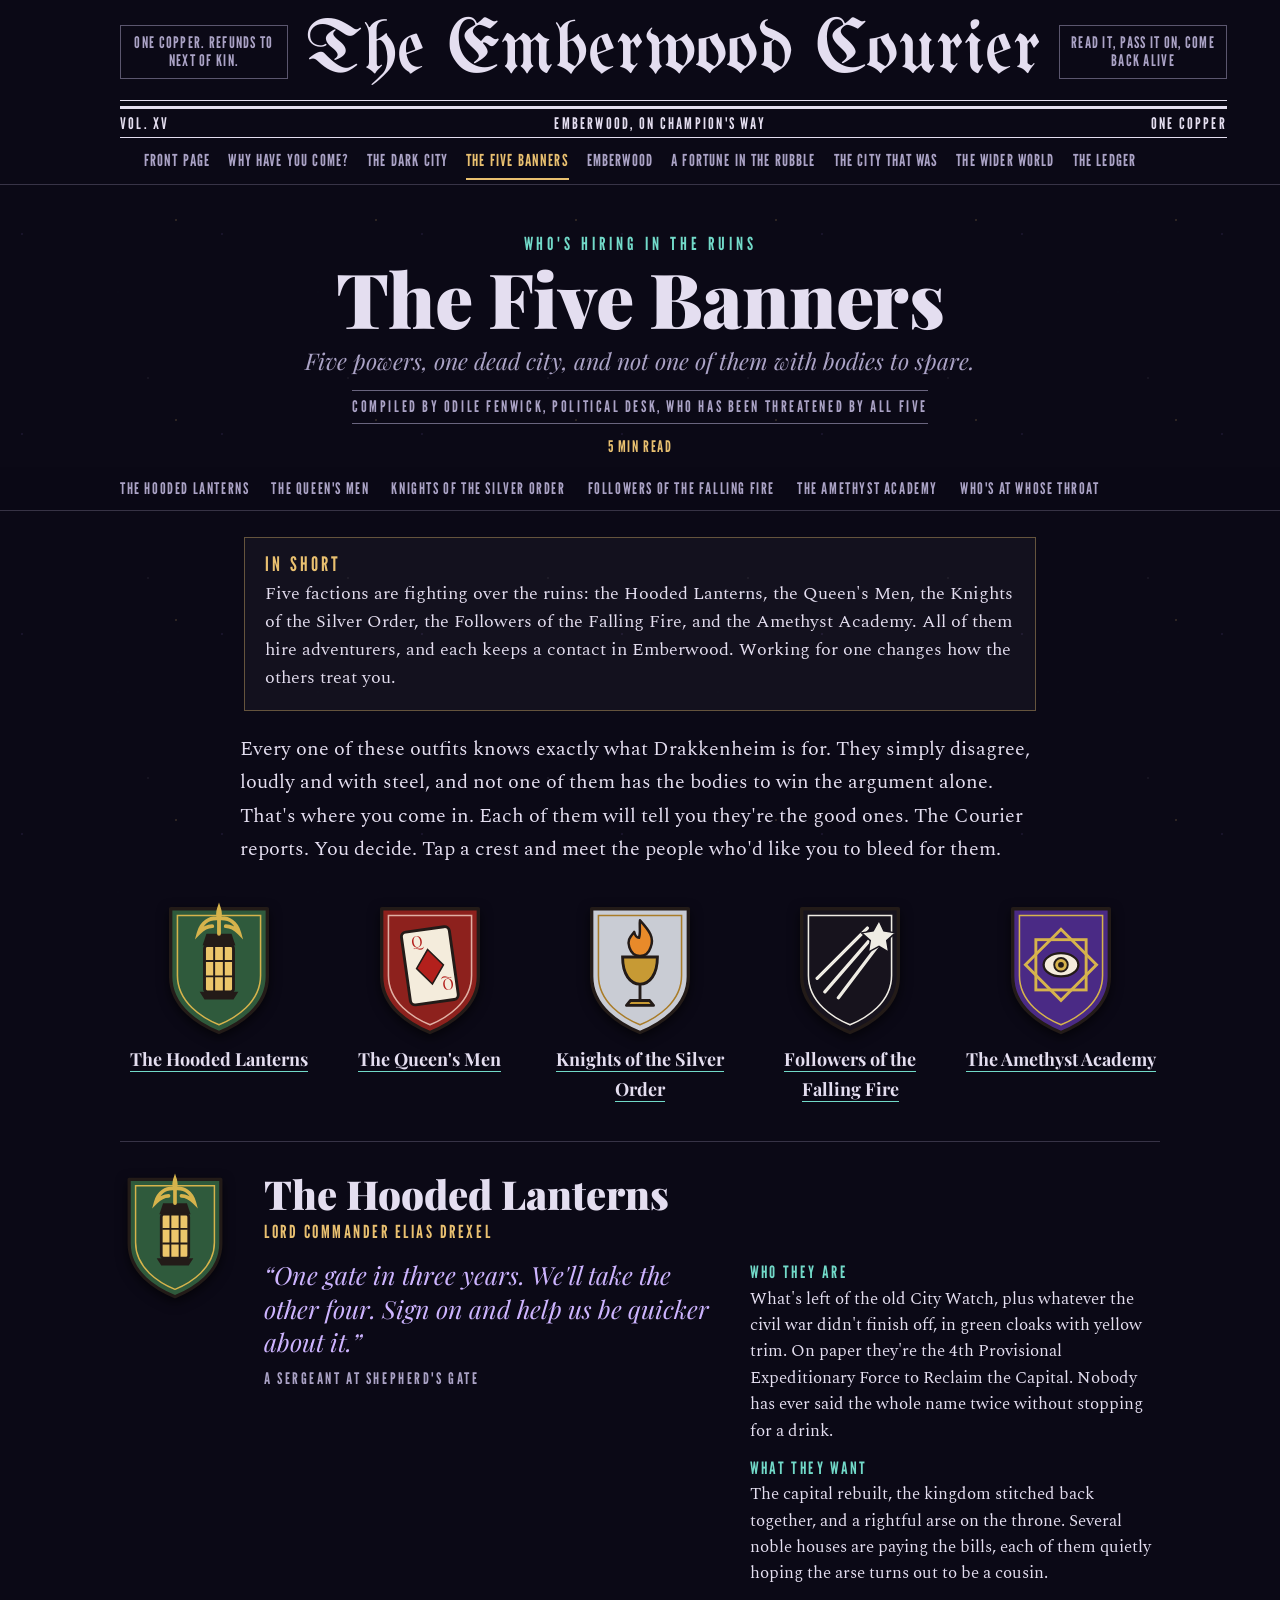
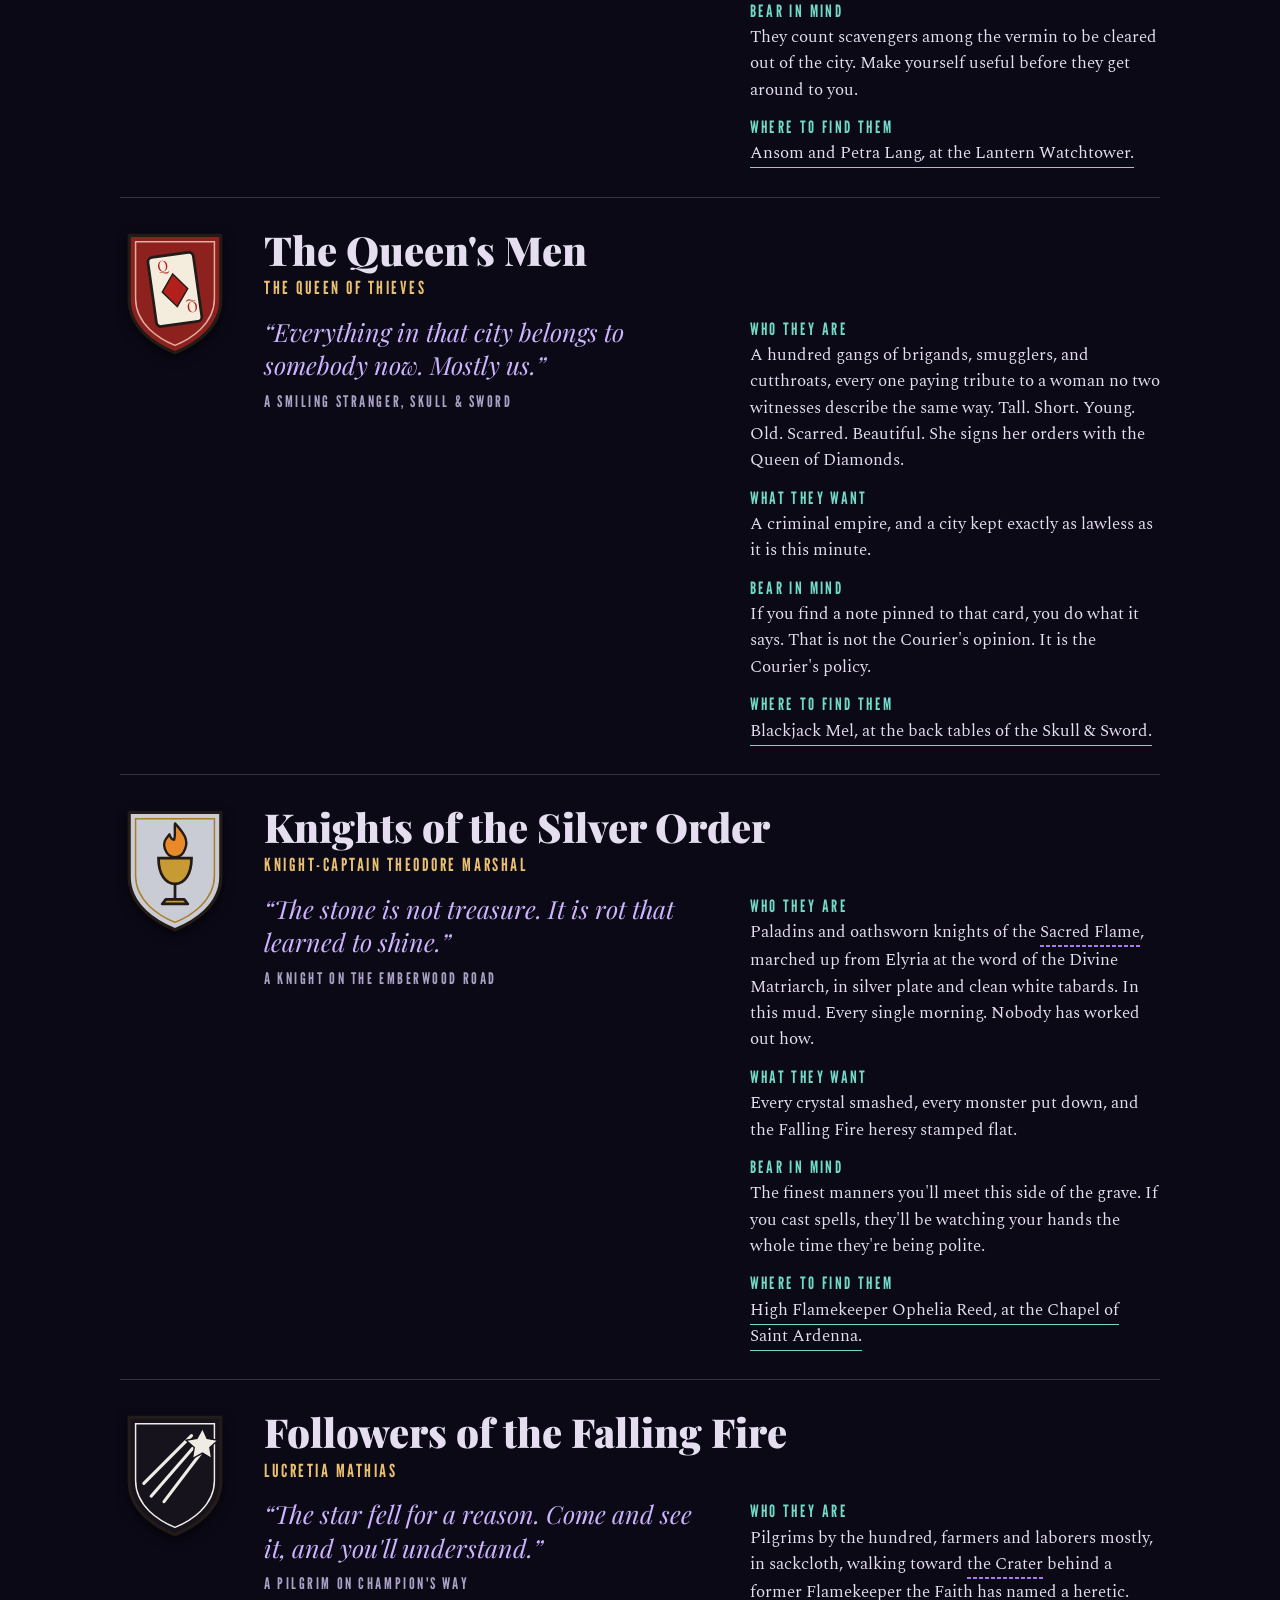
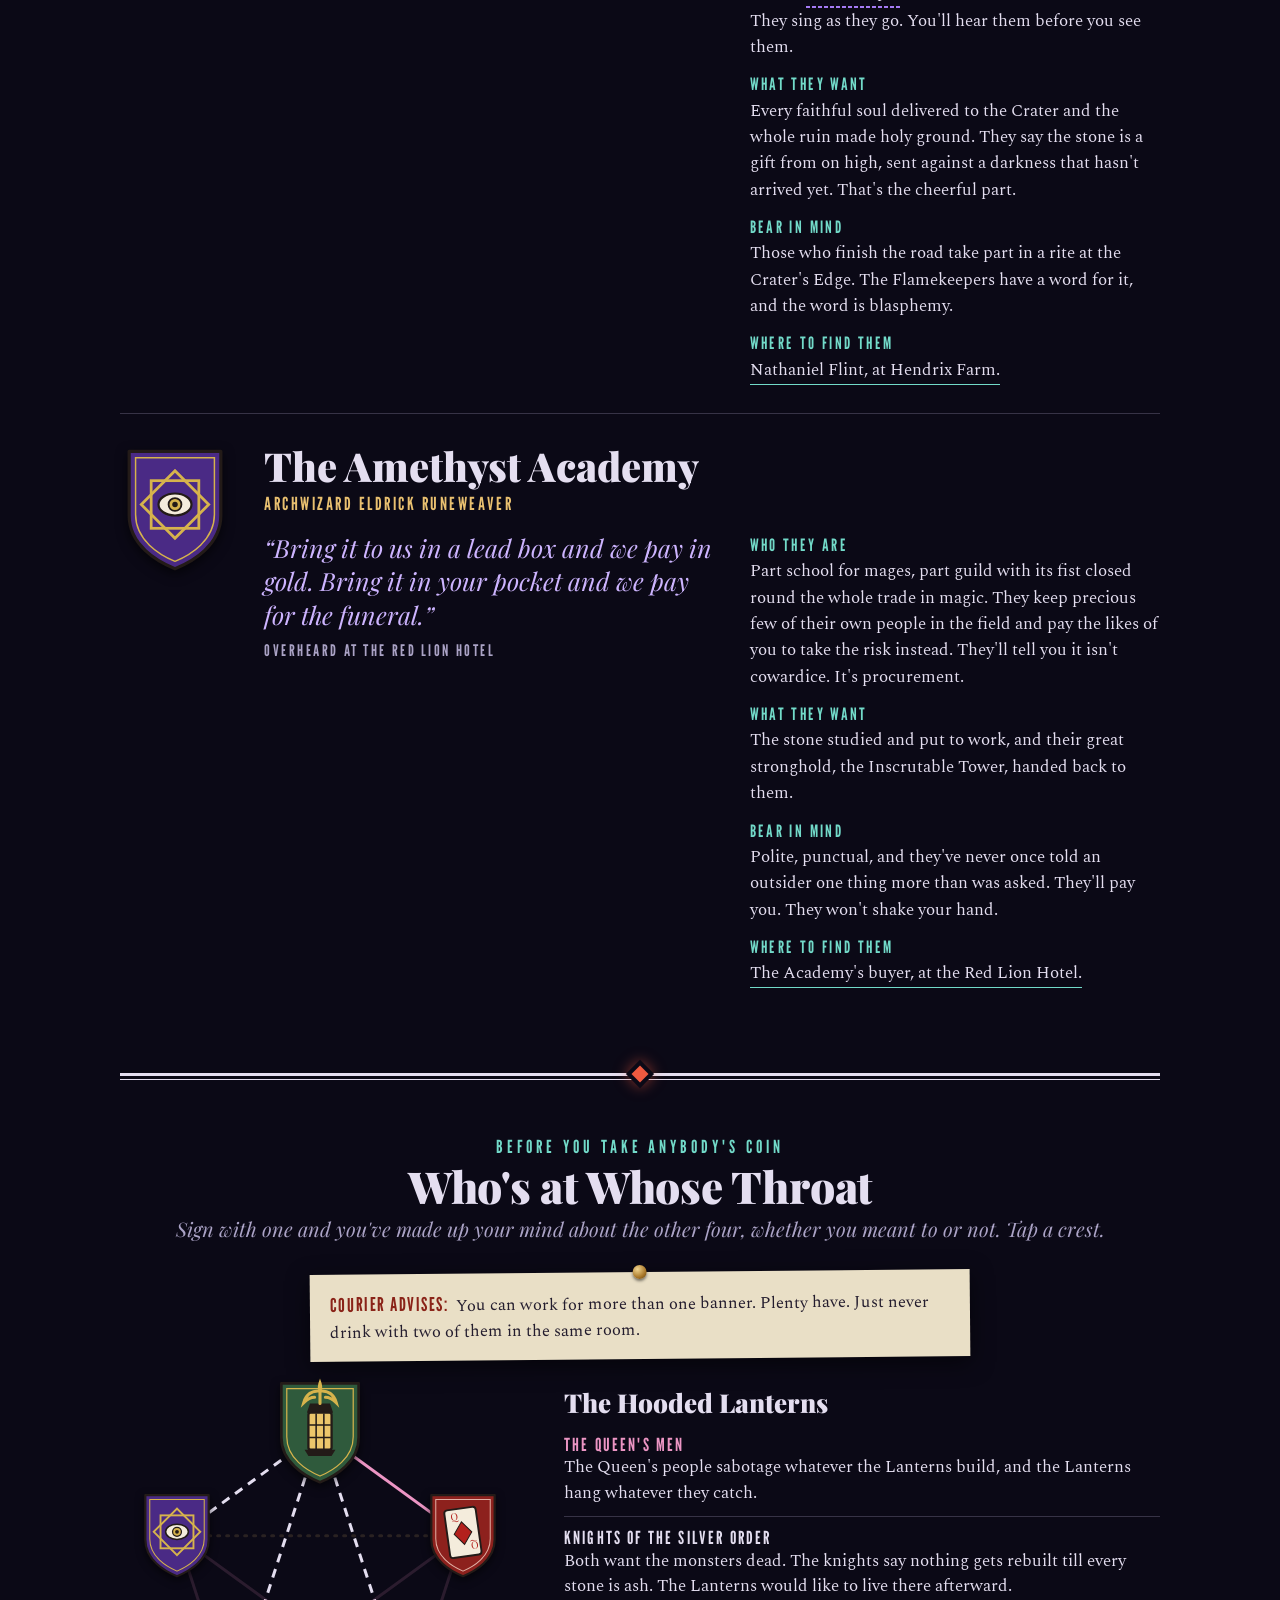
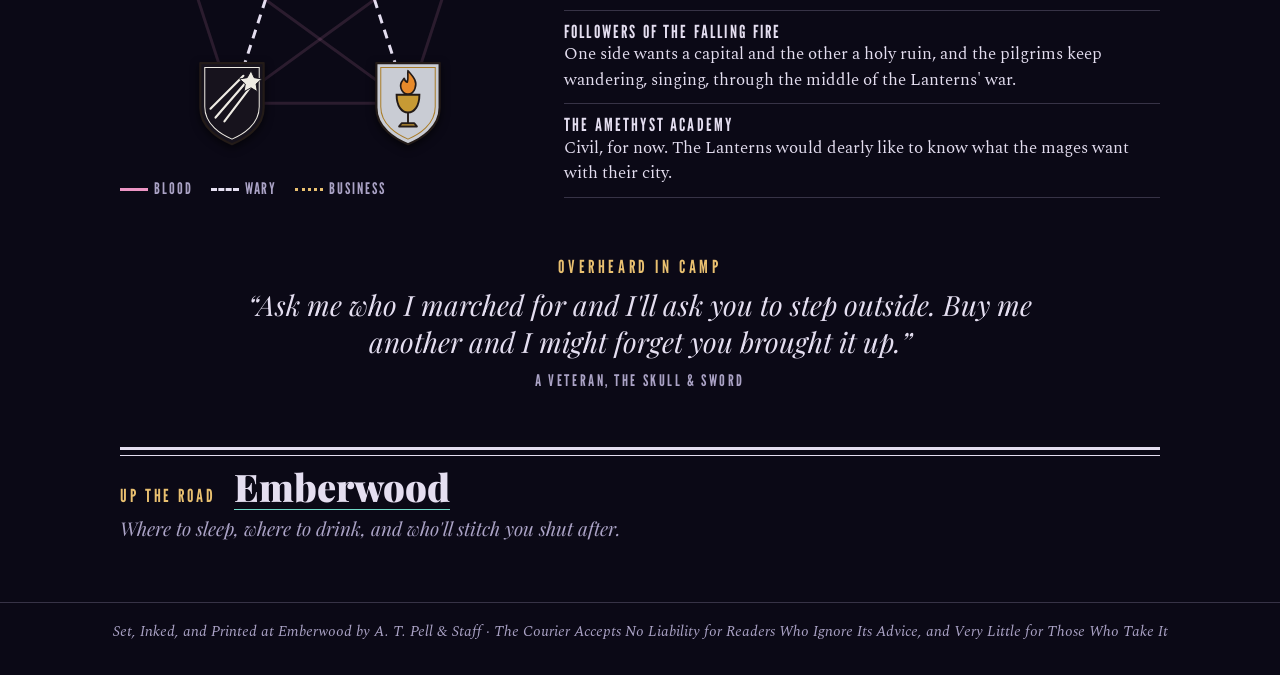
==== commit 06b398e0: "Link preview for Discord, a tab icon, and small readability fixes - Sharing the link in Discord now " ====
--- a/banners.html
+++ b/banners.html
@@ -6,6 +6,17 @@
 <meta name="robots" content="noindex, nofollow">
 <title>The Five Banners · The Emberwood Courier</title>
 <meta name="description" content="The five factions working the ruins of Drakkenheim.">
+<meta property="og:site_name" content="The Emberwood Courier">
+<meta property="og:type" content="website">
+<meta property="og:title" content="The Five Banners · The Emberwood Courier">
+<meta property="og:description" content="The five factions working the ruins of Drakkenheim.">
+<meta property="og:image" content="https://dcook124-abg.github.io/emberwood-courier/assets/img/courier-card.jpg">
+<meta property="og:image:width" content="1200">
+<meta property="og:image:height" content="630">
+<meta property="og:image:alt" content="The Emberwood Courier. Welcome to Drakkenheim. The city is dead. The money isn't.">
+<meta name="twitter:card" content="summary_large_image">
+<meta name="theme-color" content="#0b0916">
+<link rel="icon" href="assets/img/favicon.svg" type="image/svg+xml">
 <link rel="preconnect" href="https://fonts.googleapis.com">
 <link rel="preconnect" href="https://fonts.gstatic.com" crossorigin>
 <link href="https://fonts.googleapis.com/css2?family=League+Gothic&family=Playfair+Display:ital,wght@0,700;0,900;1,400;1,700&family=Spectral:ital,wght@0,400;0,600;1,400&family=UnifrakturMaguntia&display=swap" rel="stylesheet">
--- a/assets/css/courier.css
+++ b/assets/css/courier.css
@@ -108,7 +108,7 @@
   .masthead__top { grid-template-columns: 1fr; padding-top: 12px; }
   .masthead__title { grid-column: 1; white-space: normal; font-size: clamp(34px, 10vw, 60px); }
   .masthead__ear { display: none; }
-  .issue { font-size: 14px; letter-spacing: .08em; white-space: nowrap; gap: 8px; margin-top: 14px; }
+  .issue { font-size: 16px; letter-spacing: .05em; white-space: nowrap; gap: 8px; margin-top: 14px; }
   .masthead.is-compact .masthead__title { font-size: 23px; }
   .nav { position: relative; }
   .nav__list { flex-wrap: nowrap; justify-content: flex-start; overflow-x: auto; white-space: nowrap; scrollbar-width: none; }
@@ -302,13 +302,14 @@
 .hint { display: block; font-size: 16.5px; line-height: 1.42; color: var(--dim); margin-top: 3px; }
 .start__also { margin: 14px 0 0; font-size: 16.5px; line-height: 1.9; text-align: center; color: var(--dim); }
 .start__also b { font: 400 16px/1 var(--label); letter-spacing: .12em; text-transform: uppercase; color: var(--gold); }
-.path__stamp { display: inline-block; font: 400 15px/1.5 var(--label); letter-spacing: .1em; text-transform: uppercase; color: var(--teal); border: 1px solid var(--teal); padding: 0 6px; transform: rotate(-4deg); margin-left: 6px; }
+.path__stamp { display: inline-block; font: 400 16px/1.5 var(--label); letter-spacing: .1em; text-transform: uppercase; color: var(--teal); border: 1px solid var(--teal); padding: 0 6px; transform: rotate(-4deg); margin-left: 6px; }
 .path__tally { font: italic 400 17px/1.4 var(--body); color: var(--dim); text-align: center; margin: 12px 0 0; }
 @media (max-width: 620px) { .start__list { grid-template-columns: 1fr; } }
 
 .story { max-width: 40em; margin-inline: auto; }
 .story__head { text-align: center; }
 .ledger-line { display: flex; flex-wrap: wrap; align-items: baseline; gap: 6px 16px; border: 1px solid rgba(233, 192, 112, .38); padding: 14px 16px; }
+.ledger-line[hidden] { display: none; }
 .ledger-line__tag { font: 400 20px/1.1 var(--label); letter-spacing: .14em; text-transform: uppercase; background: var(--gold); color: var(--night); padding: 3px 9px 1px; }
 .ledger-line__text { flex: 1 1 300px; font-style: italic; color: var(--dim); }
 
